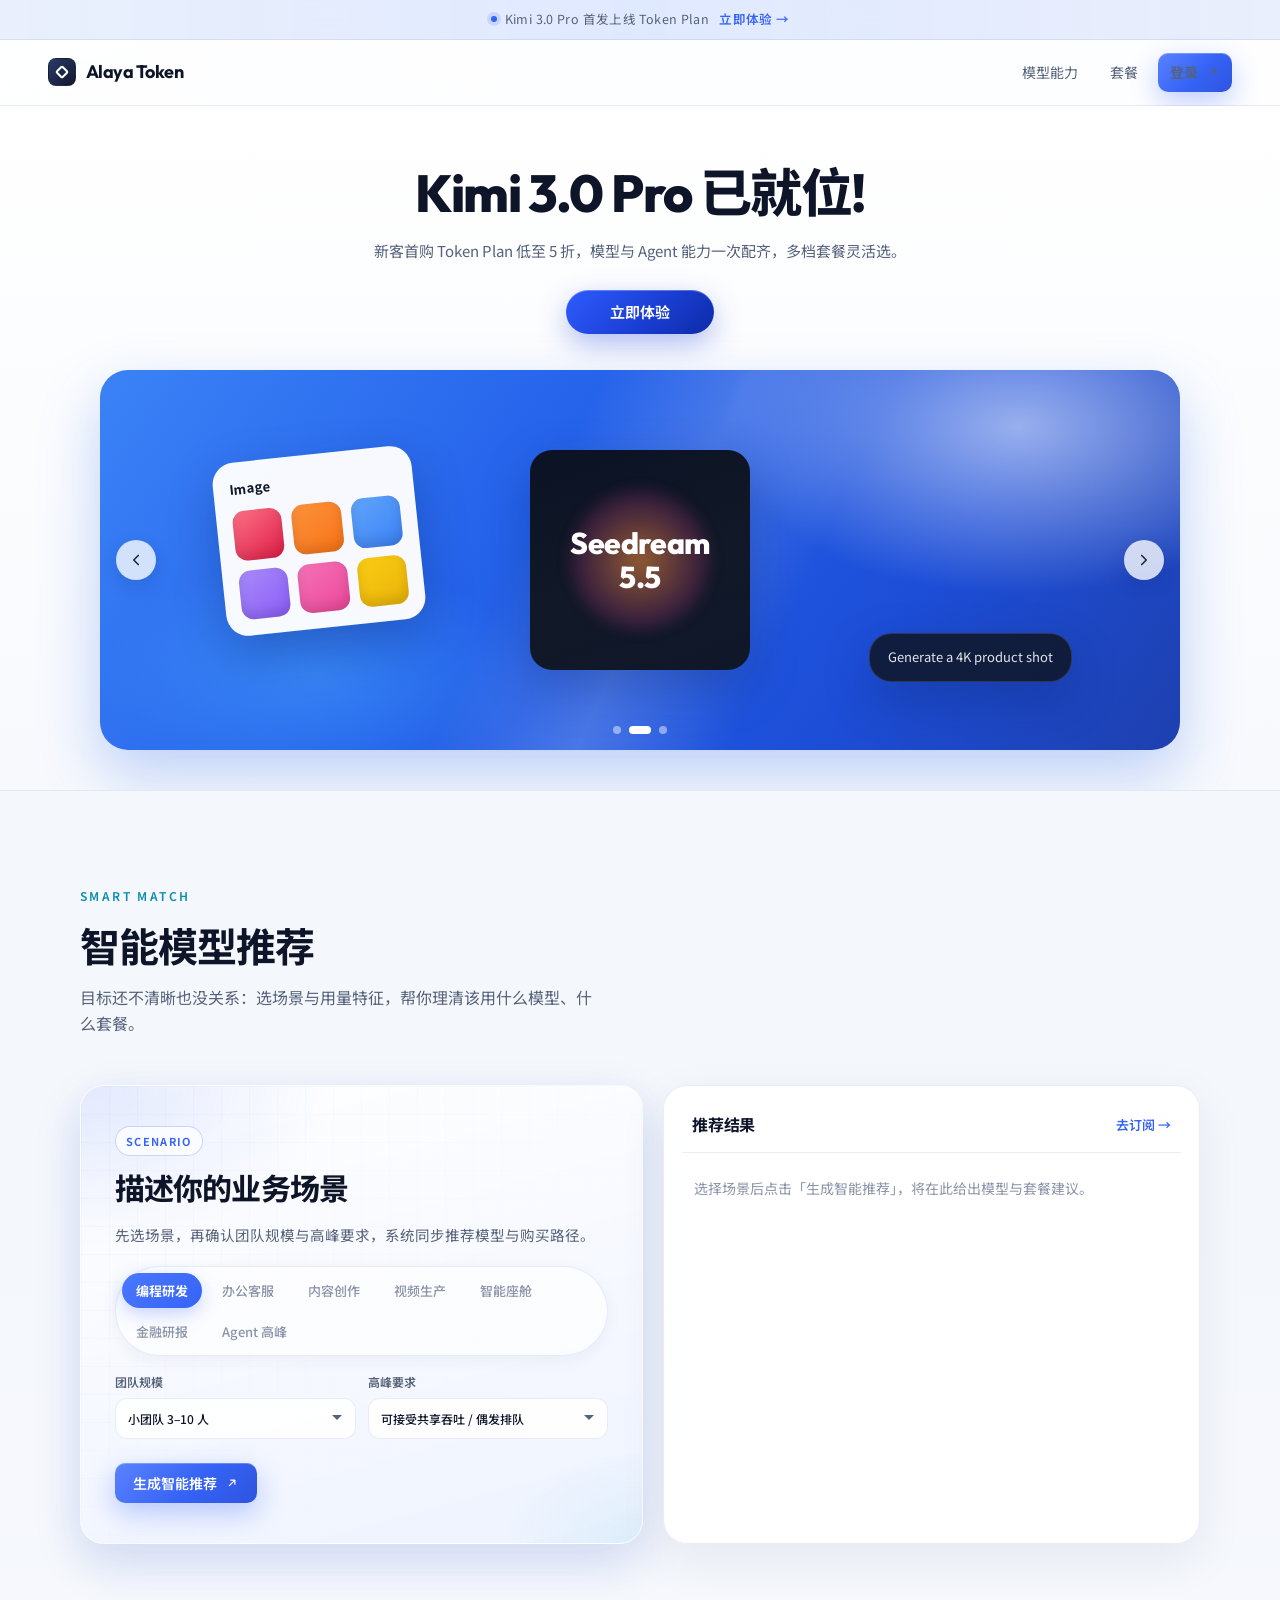
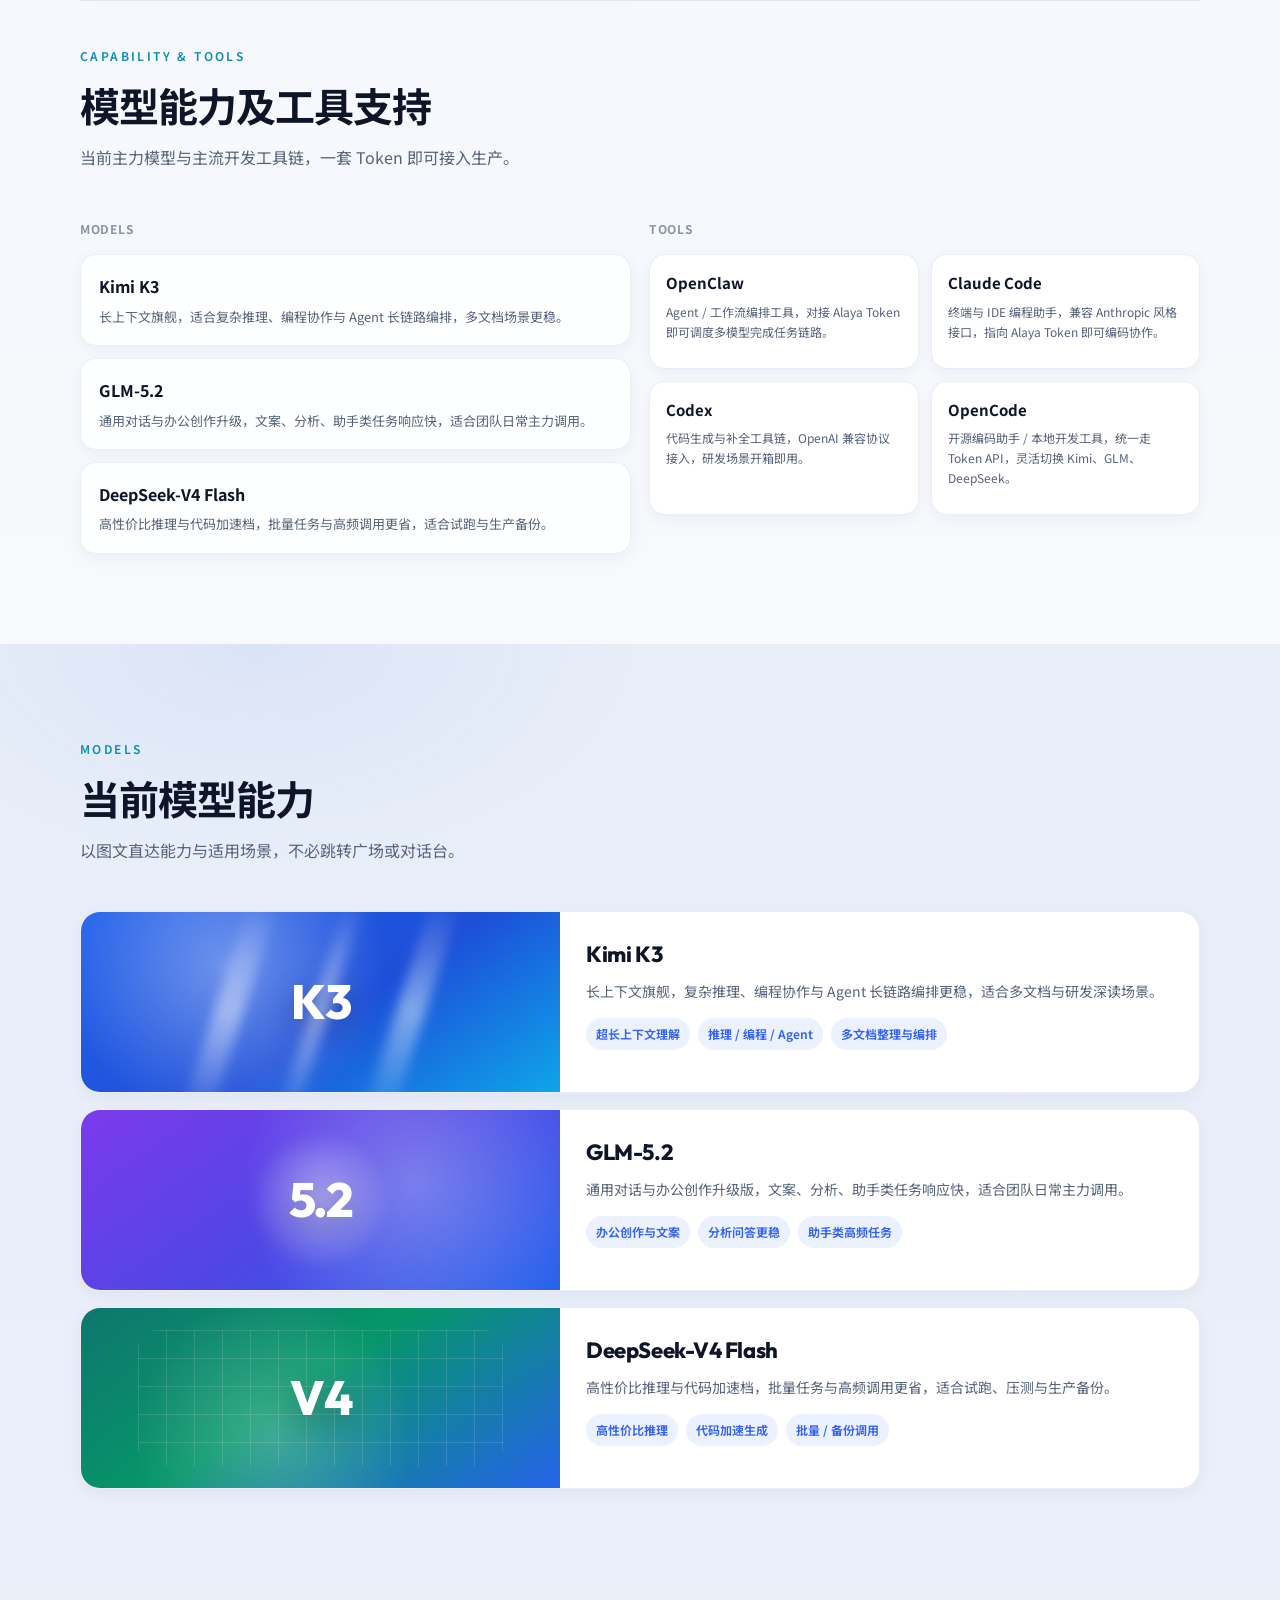
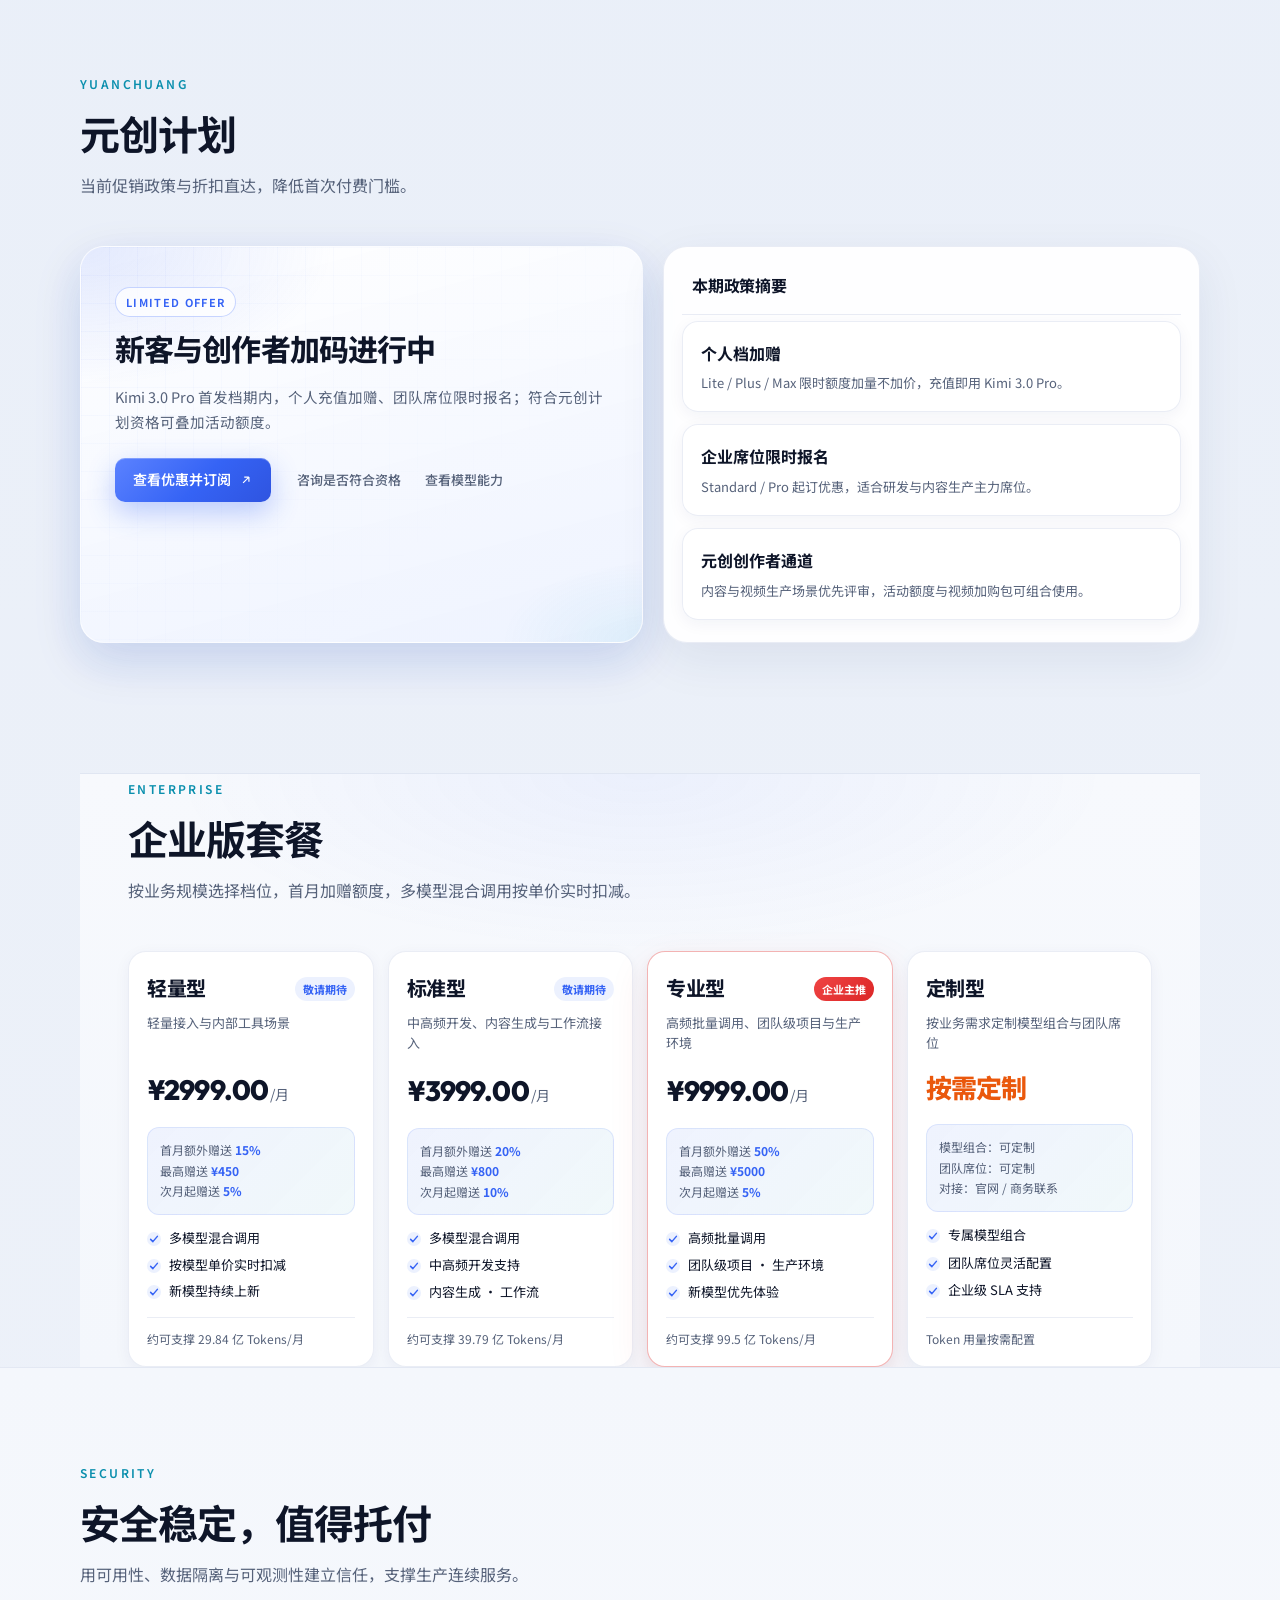
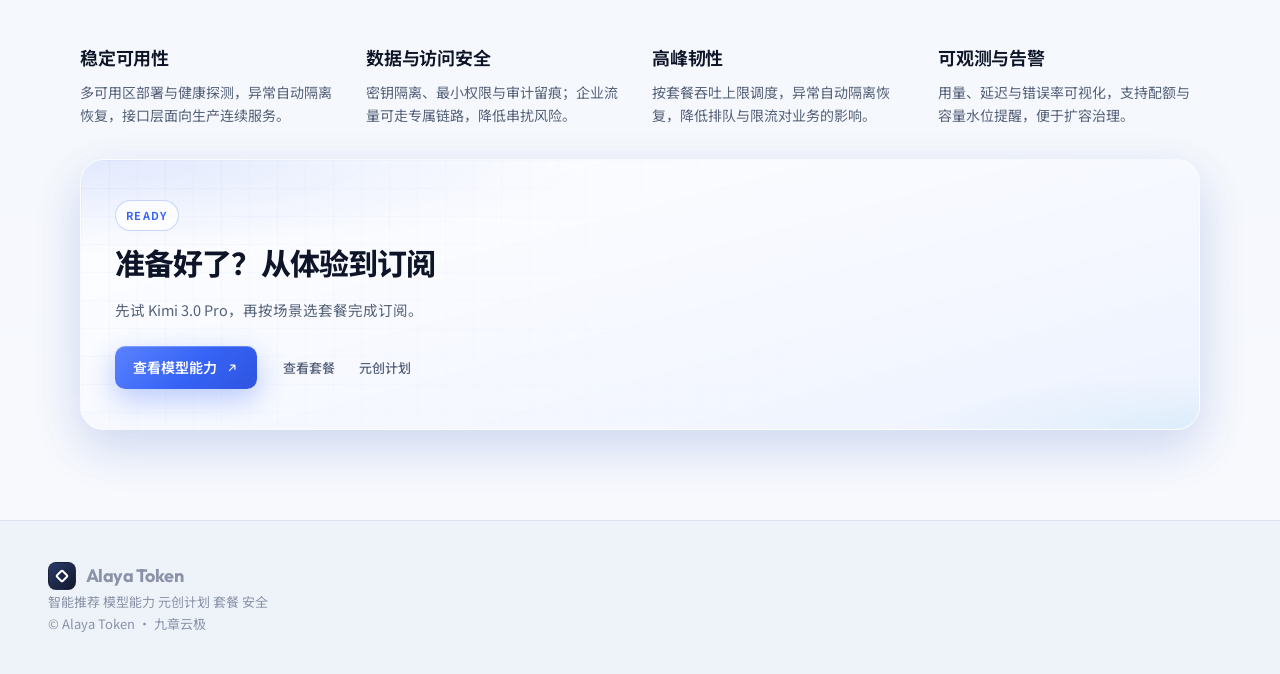
==== alayaToken.html @ 75ce6f4c "Point page to plans.v4.js" ====
﻿<!DOCTYPE html>
<html lang="zh-CN">
<head>
  <meta charset="UTF-8" />
  <meta name="viewport" content="width=device-width, initial-scale=1.0" />
  <title>Alaya Token — Kimi 3.0 Pro 首发体验</title>
  <meta name="description" content="Kimi 3.0 Pro 首发上线 Alaya Token：智能推荐与能力工具、模型体验入口、元创计划、套餐订购与安全稳定。" />
  <link rel="preconnect" href="https://fonts.googleapis.com" />
  <link rel="preconnect" href="https://fonts.gstatic.com" crossorigin />
  <link href="https://fonts.googleapis.com/css2?family=DM+Sans:ital,opsz,wght@0,9..40,400;0,9..40,500;0,9..40,600;0,9..40,700;1,9..40,400&family=Noto+Sans+SC:wght@400;500;600;700&family=Outfit:wght@500;600;700;800&family=Syne:wght@600;700;800&display=swap" rel="stylesheet" />
  <link rel="stylesheet" href="styles.css" />
  <link rel="stylesheet" href="alaya-token.css" />
</head>
<body class="at-landing">
  <div class="page-glow" aria-hidden="true"></div>
  <div class="notice-bar">
    <span class="notice-dot" aria-hidden="true"></span>
    Kimi 3.0 Pro 首发上线 Token Plan
    <a href="#experience">立即体验 →</a>
  </div>

  <header class="site-header">
    <a class="logo" href="alayaToken.html">
      <span class="logo-mark" aria-hidden="true"></span>
      Alaya Token
    </a>
    <nav class="header-nav" aria-label="主导航">
      <a href="#experience">模型能力</a>
      <a href="#subscribe">套餐</a>
      <a class="btn btn-primary" href="#login">
        登录
        <svg class="arrow" viewBox="0 0 24 24" aria-hidden="true"><path d="M7 17L17 7M17 7H9M17 7v8"/></svg>
      </a>
    </nav>
  </header>

  <main>
    <!-- 1. 首屏：居中标题 + 蓝色大卡轮播（参考 Token Plan 广告首屏） -->
    <section class="at-hero-qwen" id="hero" aria-labelledby="hero-title">
      <div class="at-hero-qwen-inner">
        <div class="at-hero-qwen-copy">
          <h1 id="hero-title">Kimi 3.0 Pro 已就位!</h1>
          <p class="at-hero-qwen-lead">
            新客首购 Token Plan 低至 5 折，模型与 Agent 能力一次配齐，多档套餐灵活选。
          </p>
          <a class="at-hero-pill" href="#experience">立即体验</a>
        </div>

        <div class="at-hero-banner" id="heroBanner" data-index="0">
          <button class="at-hero-nav at-hero-prev" type="button" aria-label="上一张" id="heroPrev">
            <svg viewBox="0 0 24 24" aria-hidden="true"><path d="M15 6l-6 6 6 6"/></svg>
          </button>
          <button class="at-hero-nav at-hero-next" type="button" aria-label="下一张" id="heroNext">
            <svg viewBox="0 0 24 24" aria-hidden="true"><path d="M9 6l6 6-6 6"/></svg>
          </button>

          <div class="at-hero-slides">
            <article class="at-hero-slide is-active" data-slide="0">
              <div class="at-float at-float-side" aria-hidden="true">
                <span class="at-float-label">Reasoning</span>
                <div class="at-float-dots">
                  <i></i><i></i><i></i><i></i><i></i><i></i>
                </div>
              </div>
              <div class="at-float at-float-main">
                <span class="at-float-glow" aria-hidden="true"></span>
                <strong>Kimi<br />3.0 PRO</strong>
              </div>
              <div class="at-float at-float-chat" aria-hidden="true">
                <span>What do you want to create?</span>
              </div>
            </article>

            <article class="at-hero-slide" data-slide="1" hidden>
              <div class="at-float at-float-side" aria-hidden="true">
                <span class="at-float-label">Image</span>
                <div class="at-float-dots at-float-dots-warm">
                  <i></i><i></i><i></i><i></i><i></i><i></i>
                </div>
              </div>
              <div class="at-float at-float-main at-float-main-alt">
                <span class="at-float-glow" aria-hidden="true"></span>
                <strong>Seedream<br />5.5</strong>
              </div>
              <div class="at-float at-float-chat" aria-hidden="true">
                <span>Generate a 4K product shot</span>
              </div>
            </article>

            <article class="at-hero-slide" data-slide="2" hidden>
              <div class="at-float at-float-side" aria-hidden="true">
                <span class="at-float-label">Code</span>
                <div class="at-float-dots at-float-dots-cool">
                  <i></i><i></i><i></i><i></i><i></i><i></i>
                </div>
              </div>
              <div class="at-float at-float-main at-float-main-ds">
                <span class="at-float-glow" aria-hidden="true"></span>
                <strong>DeepSeek<br />系列</strong>
              </div>
              <div class="at-float at-float-chat" aria-hidden="true">
                <span>Refactor this Python service</span>
              </div>
            </article>
          </div>

          <div class="at-hero-dots" role="tablist" aria-label="轮播指示">
            <button type="button" class="is-active" role="tab" aria-selected="true" data-dot="0" aria-label="第 1 张"></button>
            <button type="button" role="tab" aria-selected="false" data-dot="1" aria-label="第 2 张"></button>
            <button type="button" role="tab" aria-selected="false" data-dot="2" aria-label="第 3 张"></button>
          </div>
        </div>
      </div>
    </section>

    <!-- 2. 智能模型推荐 + 模型能力及工具支持 -->
    <section class="section recommend-section" id="recommend" aria-labelledby="recommend-title">
      <div class="section-inner">
        <p class="section-label reveal">Smart Match</p>
        <h2 class="section-title reveal" id="recommend-title">智能模型推荐</h2>
        <p class="section-desc reveal">目标还不清晰也没关系：选场景与用量特征，帮你理清该用什么模型、什么套餐。</p>

        <div class="hub-split recommend-split reveal">
          <aside class="hub-intro recommend-controls">
            <span class="hub-eyebrow">Scenario</span>
            <h2>描述你的业务场景</h2>
            <p>先选场景，再确认团队规模与高峰要求，系统同步推荐模型与购买路径。</p>

            <div class="industry-bar recommend-scenes" id="recommendScenes" role="radiogroup" aria-label="业务场景">
              <button type="button" class="industry-chip active" role="radio" aria-checked="true" data-scene="coding">编程研发</button>
              <button type="button" class="industry-chip" role="radio" aria-checked="false" data-scene="office">办公客服</button>
              <button type="button" class="industry-chip" role="radio" aria-checked="false" data-scene="content">内容创作</button>
              <button type="button" class="industry-chip" role="radio" aria-checked="false" data-scene="video">视频生产</button>
              <button type="button" class="industry-chip" role="radio" aria-checked="false" data-scene="auto">智能座舱</button>
              <button type="button" class="industry-chip" role="radio" aria-checked="false" data-scene="finance">金融研报</button>
              <button type="button" class="industry-chip" role="radio" aria-checked="false" data-scene="agent">Agent 高峰</button>
            </div>

            <div class="recommend-selects">
              <label class="recommend-field">
                <span>团队规模</span>
                <select id="recommendScale" aria-label="团队规模">
                  <option value="solo">个人 / 1–2 人</option>
                  <option value="small" selected>小团队 3–10 人</option>
                  <option value="mid">中型 10–50 人</option>
                  <option value="large">大型 50+ / 多业务线</option>
                </select>
              </label>
              <label class="recommend-field">
                <span>高峰要求</span>
                <select id="recommendPeak" aria-label="高峰要求">
                  <option value="flex" selected>可接受共享吞吐 / 偶发排队</option>
                  <option value="steady">工作日稳定吞吐</option>
                  <option value="hard">高峰必须确定性（防 429）</option>
                </select>
              </label>
            </div>

            <div class="hub-intro-actions">
              <button type="button" class="btn btn-primary" id="recommendRun">
                生成智能推荐
                <svg class="arrow" viewBox="0 0 24 24" aria-hidden="true"><path d="M7 17L17 7M17 7H9M17 7v8"/></svg>
              </button>
            </div>
          </aside>

          <div class="hub-latest recommend-result" id="recommendResult" aria-live="polite">
            <div class="hub-latest-head">
              <h3>推荐结果</h3>
              <a class="text-link" href="#subscribe">去订阅 <span aria-hidden="true">→</span></a>
            </div>
            <p class="recommend-result-empty">选择场景后点击「生成智能推荐」，将在此给出模型与套餐建议。</p>
          </div>
        </div>

        <div class="at-screen2-cap" id="capabilities">
          <div class="at-screen2-cap-head reveal">
            <p class="section-label">Capability &amp; Tools</p>
            <h2 class="section-title" id="cap-title">模型能力及工具支持</h2>
            <p class="section-desc">当前主力模型与主流开发工具链，一套 Token 即可接入生产。</p>
          </div>

          <div class="at-cap-tools reveal">
            <div class="at-cap-list">
              <article class="at-cap-item">
                <h3>Kimi K3</h3>
                <p>长上下文旗舰，适合复杂推理、编程协作与 Agent 长链路编排，多文档场景更稳。</p>
              </article>
              <article class="at-cap-item">
                <h3>GLM-5.2</h3>
                <p>通用对话与办公创作升级，文案、分析、助手类任务响应快，适合团队日常主力调用。</p>
              </article>
              <article class="at-cap-item">
                <h3>DeepSeek-V4 Flash</h3>
                <p>高性价比推理与代码加速档，批量任务与高频调用更省，适合试跑与生产备份。</p>
              </article>
            </div>

            <div class="at-tools-mini">
              <article class="at-tool-mini">
                <h4>OpenClaw</h4>
                <p>Agent / 工作流编排工具，对接 Alaya Token 即可调度多模型完成任务链路。</p>
              </article>
              <article class="at-tool-mini">
                <h4>Claude Code</h4>
                <p>终端与 IDE 编程助手，兼容 Anthropic 风格接口，指向 Alaya Token 即可编码协作。</p>
              </article>
              <article class="at-tool-mini">
                <h4>Codex</h4>
                <p>代码生成与补全工具链，OpenAI 兼容协议接入，研发场景开箱即用。</p>
              </article>
              <article class="at-tool-mini">
                <h4>OpenCode</h4>
                <p>开源编码助手 / 本地开发工具，统一走 Token API，灵活切换 Kimi、GLM、DeepSeek。</p>
              </article>
            </div>
          </div>
        </div>
      </div>
    </section>

    <!-- 3. 模型能力图文展示 -->
    <section class="section at-experience-section" id="experience" aria-labelledby="experience-title">
      <div class="section-inner">
        <p class="section-label reveal">Models</p>
        <h2 class="section-title reveal" id="experience-title">当前模型能力</h2>
        <p class="section-desc reveal">以图文直达能力与适用场景，不必跳转广场或对话台。</p>

        <div class="at-model-show reveal">
          <article class="at-model-show-card">
            <div class="at-model-visual at-model-visual-kimi" aria-hidden="true">
              <span class="at-model-mark">K3</span>
              <span class="at-model-beam"></span>
              <span class="at-model-beam"></span>
              <span class="at-model-beam"></span>
            </div>
            <div class="at-model-copy">
              <h3>Kimi K3</h3>
              <p>长上下文旗舰，复杂推理、编程协作与 Agent 长链路编排更稳，适合多文档与研发深读场景。</p>
              <ul>
                <li>超长上下文理解</li>
                <li>推理 / 编程 / Agent</li>
                <li>多文档整理与编排</li>
              </ul>
            </div>
          </article>

          <article class="at-model-show-card">
            <div class="at-model-visual at-model-visual-glm" aria-hidden="true">
              <span class="at-model-mark">5.2</span>
              <span class="at-model-orb"></span>
            </div>
            <div class="at-model-copy">
              <h3>GLM-5.2</h3>
              <p>通用对话与办公创作升级版，文案、分析、助手类任务响应快，适合团队日常主力调用。</p>
              <ul>
                <li>办公创作与文案</li>
                <li>分析问答更稳</li>
                <li>助手类高频任务</li>
              </ul>
            </div>
          </article>

          <article class="at-model-show-card">
            <div class="at-model-visual at-model-visual-ds" aria-hidden="true">
              <span class="at-model-mark">V4</span>
              <span class="at-model-grid"></span>
            </div>
            <div class="at-model-copy">
              <h3>DeepSeek-V4 Flash</h3>
              <p>高性价比推理与代码加速档，批量任务与高频调用更省，适合试跑、压测与生产备份。</p>
              <ul>
                <li>高性价比推理</li>
                <li>代码加速生成</li>
                <li>批量 / 备份调用</li>
              </ul>
            </div>
          </article>
        </div>
      </div>
    </section>

    <!-- 4. 元创计划 -->
    <section class="section" id="campaign" aria-labelledby="campaign-title">
      <div class="section-inner">
        <p class="section-label reveal">Yuanchuang</p>
        <h2 class="section-title reveal" id="campaign-title">元创计划</h2>
        <p class="section-desc reveal">当前促销政策与折扣直达，降低首次付费门槛。</p>

        <div class="hub-split reveal">
          <aside class="hub-intro">
            <span class="hub-eyebrow">Limited Offer</span>
            <h2>新客与创作者加码进行中</h2>
            <p>Kimi 3.0 Pro 首发档期内，个人充值加赠、团队席位限时报名；符合元创计划资格可叠加活动额度。</p>
            <div class="hub-intro-actions">
              <a class="btn btn-primary" href="#subscribe">
                查看优惠并订阅
                <svg class="arrow" viewBox="0 0 24 24" aria-hidden="true"><path d="M7 17L17 7M17 7H9M17 7v8"/></svg>
              </a>
              <div class="hub-mini-links">
                <a href="#login">咨询是否符合资格</a>
                <a href="#experience">查看模型能力</a>
              </div>
            </div>
          </aside>

          <div class="hub-latest">
            <div class="hub-latest-head">
              <h3>本期政策摘要</h3>
            </div>
            <ul class="hub-latest-list" style="list-style:none;display:grid;gap:12px;padding:0;margin:0">
              <li class="at-cap-item">
                <h3>个人档加赠</h3>
                <p>Lite / Plus / Max 限时额度加量不加价，充值即用 Kimi 3.0 Pro。</p>
              </li>
              <li class="at-cap-item">
                <h3>企业席位限时报名</h3>
                <p>Standard / Pro 起订优惠，适合研发与内容生产主力席位。</p>
              </li>
              <li class="at-cap-item">
                <h3>元创创作者通道</h3>
                <p>内容与视频生产场景优先评审，活动额度与视频加购包可组合使用。</p>
              </li>
            </ul>
          </div>
        </div>
      </div>
    </section>

    <!-- 5. 企业版套餐 -->
    <section class="section subscribe-section plans-section" id="subscribe" aria-labelledby="subscribe-title">
      <div class="section-inner">
        <p class="section-label reveal">Enterprise</p>
        <h2 class="section-title reveal" id="subscribe-title">企业版套餐</h2>
        <p class="section-desc reveal">按业务规模选择档位，首月加赠额度，多模型混合调用按单价实时扣减。</p>

        <div class="at-ent-grid reveal" id="home-team-title">
          <article class="at-ent-card">
            <header class="at-ent-head">
              <h3>轻量型</h3>
              <span class="at-ent-badge">敬请期待</span>
            </header>
            <p class="at-ent-desc">轻量接入与内部工具场景</p>
            <p class="at-ent-price"><strong>¥2999.00</strong><span>/月</span></p>
            <div class="at-ent-promo">
              <p>首月额外赠送 <em>15%</em></p>
              <p>最高赠送 <em>¥450</em></p>
              <p>次月起赠送 <em>5%</em></p>
            </div>
            <ul class="at-ent-features">
              <li>多模型混合调用</li>
              <li>按模型单价实时扣减</li>
              <li>新模型持续上新</li>
            </ul>
            <p class="at-ent-foot">约可支撑 29.84 亿 Tokens/月</p>
          </article>

          <article class="at-ent-card">
            <header class="at-ent-head">
              <h3>标准型</h3>
              <span class="at-ent-badge">敬请期待</span>
            </header>
            <p class="at-ent-desc">中高频开发、内容生成与工作流接入</p>
            <p class="at-ent-price"><strong>¥3999.00</strong><span>/月</span></p>
            <div class="at-ent-promo">
              <p>首月额外赠送 <em>20%</em></p>
              <p>最高赠送 <em>¥800</em></p>
              <p>次月起赠送 <em>10%</em></p>
            </div>
            <ul class="at-ent-features">
              <li>多模型混合调用</li>
              <li>中高频开发支持</li>
              <li>内容生成 · 工作流</li>
            </ul>
            <p class="at-ent-foot">约可支撑 39.79 亿 Tokens/月</p>
          </article>

          <article class="at-ent-card is-featured">
            <header class="at-ent-head">
              <h3>专业型</h3>
              <span class="at-ent-badge at-ent-badge-hot">企业主推</span>
            </header>
            <p class="at-ent-desc">高频批量调用、团队级项目与生产环境</p>
            <p class="at-ent-price"><strong>¥9999.00</strong><span>/月</span></p>
            <div class="at-ent-promo">
              <p>首月额外赠送 <em>50%</em></p>
              <p>最高赠送 <em>¥5000</em></p>
              <p>次月起赠送 <em>5%</em></p>
            </div>
            <ul class="at-ent-features">
              <li>高频批量调用</li>
              <li>团队级项目 · 生产环境</li>
              <li>新模型优先体验</li>
            </ul>
            <p class="at-ent-foot">约可支撑 99.5 亿 Tokens/月</p>
          </article>

          <article class="at-ent-card">
            <header class="at-ent-head">
              <h3>定制型</h3>
            </header>
            <p class="at-ent-desc">按业务需求定制模型组合与团队席位</p>
            <p class="at-ent-price at-ent-price-custom"><strong>按需定制</strong></p>
            <div class="at-ent-promo">
              <p>模型组合：可定制</p>
              <p>团队席位：可定制</p>
              <p>对接：官网 / 商务联系</p>
            </div>
            <ul class="at-ent-features">
              <li>专属模型组合</li>
              <li>团队席位灵活配置</li>
              <li>企业级 SLA 支持</li>
            </ul>
            <p class="at-ent-foot">Token 用量按需配置</p>
          </article>
        </div>
      </div>
    </section>

    <!-- 6. 安全性 -->
    <section class="section reliability-section" id="reliability" aria-labelledby="reliability-title">
      <div class="section-inner">
        <p class="section-label reveal">Security</p>
        <h2 class="section-title reveal" id="reliability-title">安全稳定，值得托付</h2>
        <p class="section-desc reveal">用可用性、数据隔离与可观测性建立信任，支撑生产连续服务。</p>

        <div class="cap-row reliability-caps reveal">
          <div class="cap-item">
            <h4>稳定可用性</h4>
            <p>多可用区部署与健康探测，异常自动隔离恢复，接口层面向生产连续服务。</p>
          </div>
          <div class="cap-item">
            <h4>数据与访问安全</h4>
            <p>密钥隔离、最小权限与审计留痕；企业流量可走专属链路，降低串扰风险。</p>
          </div>
          <div class="cap-item">
            <h4>高峰韧性</h4>
            <p>按套餐吞吐上限调度，异常自动隔离恢复，降低排队与限流对业务的影响。</p>
          </div>
          <div class="cap-item">
            <h4>可观测与告警</h4>
            <p>用量、延迟与错误率可视化，支持配额与容量水位提醒，便于扩容治理。</p>
          </div>
        </div>

        <aside class="hub-intro reliability-cta reveal">
          <span class="hub-eyebrow">Ready</span>
          <h2>准备好了？从体验到订阅</h2>
          <p>先试 Kimi 3.0 Pro，再按场景选套餐完成订阅。</p>
          <div class="hub-intro-actions">
            <a class="btn btn-primary" href="#experience">
              查看模型能力
              <svg class="arrow" viewBox="0 0 24 24" aria-hidden="true"><path d="M7 17L17 7M17 7H9M17 7v8"/></svg>
            </a>
            <div class="hub-mini-links">
              <a href="#subscribe">查看套餐</a>
              <a href="#campaign">元创计划</a>
            </div>
          </div>
        </aside>
      </div>
    </section>
  </main>

  <footer class="site-footer">
    <div class="footer-inner">
      <a class="logo" href="alayaToken.html">
        <span class="logo-mark" aria-hidden="true"></span>
        Alaya Token
      </a>
      <nav class="footer-nav" aria-label="页脚">
        <a href="#recommend">智能推荐</a>
        <a href="#experience">模型能力</a>
        <a href="#campaign">元创计划</a>
        <a href="#subscribe">套餐</a>
        <a href="#reliability">安全</a>
      </nav>
      <p class="footer-copy">© Alaya Token · 九章云极</p>
    </div>
  </footer>

  <div id="login" hidden aria-hidden="true"></div>
  <script src="plans.v4.js"></script>
  <script src="main.js?v=notpm3"></script>
  <script>
    (function () {
      const root = document.getElementById("heroBanner");
      if (!root) return;
      const slides = Array.from(root.querySelectorAll(".at-hero-slide"));
      const dots = Array.from(root.querySelectorAll("[data-dot]"));
      let i = 0;
      let timer;

      function go(n) {
        i = (n + slides.length) % slides.length;
        slides.forEach((s, idx) => {
          const on = idx === i;
          s.classList.toggle("is-active", on);
          s.hidden = !on;
        });
        dots.forEach((d, idx) => {
          const on = idx === i;
          d.classList.toggle("is-active", on);
          d.setAttribute("aria-selected", on ? "true" : "false");
        });
        root.dataset.index = String(i);
      }

      function restart() {
        clearInterval(timer);
        timer = setInterval(() => go(i + 1), 5200);
      }

      document.getElementById("heroPrev")?.addEventListener("click", () => { go(i - 1); restart(); });
      document.getElementById("heroNext")?.addEventListener("click", () => { go(i + 1); restart(); });
      dots.forEach((d) => d.addEventListener("click", () => { go(Number(d.dataset.dot)); restart(); }));
      restart();
    })();
  </script>
</body>
</html>
---- styles.css ----
/* Alaya Token — Design System (Light Tech · Elevated) */
:root {
  --bg-deep: #e8eef8;
  --bg: #f4f7fc;
  --bg-elevated: #ffffff;
  --surface: rgba(255, 255, 255, 0.78);
  --surface-solid: #ffffff;
  --border: rgba(48, 78, 160, 0.1);
  --border-strong: rgba(61, 107, 255, 0.28);
  --text: #0e1528;
  --text-muted: #56627a;
  --text-dim: #8a93a8;
  --accent: #3563f5;
  --accent-bright: #4b78ff;
  --accent-soft: rgba(53, 99, 245, 0.09);
  --cyan: #0a8fad;
  --glow: 0 18px 50px rgba(53, 99, 245, 0.12);
  --shadow-sm: 0 4px 16px rgba(28, 48, 100, 0.05);
  --shadow-md: 0 16px 48px rgba(28, 48, 100, 0.08);
  --radius: 18px;
  --radius-sm: 12px;
  --font-display: "Outfit", "Syne", "Noto Sans SC", sans-serif;
  --font-body: "Noto Sans SC", "DM Sans", sans-serif;
  --header-h: 66px;
  --ease: cubic-bezier(0.22, 1, 0.36, 1);
}

*,
*::before,
*::after {
  box-sizing: border-box;
  margin: 0;
  padding: 0;
}

html {
  scroll-behavior: smooth;
}

body {
  font-family: var(--font-body);
  background:
    radial-gradient(ellipse 80% 50% at 50% -10%, rgba(53, 99, 245, 0.09), transparent 55%),
    linear-gradient(180deg, #f7f9fd 0%, var(--bg-deep) 40%, #eef2f9 100%);
  color: var(--text);
  line-height: 1.65;
  min-height: 100vh;
  overflow-x: hidden;
  -webkit-font-smoothing: antialiased;
  position: relative;
}

.page-glow {
  pointer-events: none;
  position: fixed;
  inset: 0;
  z-index: 0;
  background:
    radial-gradient(circle at 12% 28%, rgba(14, 165, 201, 0.05), transparent 28%),
    radial-gradient(circle at 88% 18%, rgba(53, 99, 245, 0.07), transparent 26%);
}

body > *:not(.page-glow) {
  position: relative;
  z-index: 1;
}

a {
  color: inherit;
  text-decoration: none;
}

button {
  font-family: inherit;
  cursor: pointer;
  border: none;
  background: none;
  color: inherit;
}

img {
  max-width: 100%;
  display: block;
}

/* —— Top notice —— */
.notice-bar {
  display: flex;
  align-items: center;
  justify-content: center;
  gap: 8px;
  background: linear-gradient(90deg, rgba(232, 238, 252, 0.9), rgba(223, 232, 255, 0.95), rgba(232, 238, 252, 0.9));
  border-bottom: 1px solid var(--border);
  text-align: center;
  padding: 9px 16px;
  font-size: 12.5px;
  color: var(--text-muted);
  letter-spacing: 0.03em;
  backdrop-filter: blur(8px);
}

.notice-dot {
  width: 6px;
  height: 6px;
  border-radius: 50%;
  background: var(--accent);
  box-shadow: 0 0 0 4px rgba(53, 99, 245, 0.15);
  animation: pulse-dot 2s ease-in-out infinite;
}

@keyframes pulse-dot {
  0%, 100% { box-shadow: 0 0 0 3px rgba(53, 99, 245, 0.12); }
  50% { box-shadow: 0 0 0 6px rgba(53, 99, 245, 0.08); }
}

.notice-bar a {
  color: var(--accent);
  margin-left: 2px;
  font-weight: 600;
}

.notice-bar a:hover {
  text-decoration: underline;
}

/* —— Header —— */
.site-header {
  position: sticky;
  top: 0;
  z-index: 100;
  height: var(--header-h);
  display: flex;
  align-items: center;
  justify-content: space-between;
  padding: 0 clamp(20px, 4vw, 48px);
  background: rgba(255, 255, 255, 0.72);
  backdrop-filter: blur(20px) saturate(1.35);
  border-bottom: 1px solid var(--border);
  box-shadow: 0 1px 0 rgba(255, 255, 255, 0.8);
}

.logo {
  display: flex;
  align-items: center;
  gap: 10px;
  font-family: var(--font-display);
  font-weight: 700;
  font-size: 18px;
  letter-spacing: -0.03em;
}

.logo-mark {
  width: 28px;
  height: 28px;
  border-radius: 8px;
  background: linear-gradient(135deg, #2a3a6a 0%, #12182a 100%);
  border: 1px solid rgba(18, 26, 46, 0.2);
  display: grid;
  place-items: center;
  position: relative;
  overflow: hidden;
}

.logo-mark::after {
  content: "";
  width: 10px;
  height: 10px;
  border: 2px solid #fff;
  border-radius: 2px;
  transform: rotate(45deg);
}

.header-nav {
  display: flex;
  align-items: center;
  gap: 8px;
}

.header-nav a,
.header-nav .lang {
  padding: 8px 12px;
  font-size: 14px;
  color: var(--text-muted);
  transition: color 0.2s var(--ease);
}

.header-nav a:hover,
.header-nav .lang:hover {
  color: var(--text);
}

.btn {
  display: inline-flex;
  align-items: center;
  gap: 8px;
  padding: 10px 18px;
  border-radius: 10px;
  font-size: 14px;
  font-weight: 600;
  transition: transform 0.25s var(--ease), box-shadow 0.25s var(--ease), background 0.2s;
}

.btn-primary {
  background: linear-gradient(135deg, #5b82ff 0%, var(--accent) 55%, #2f54e0 100%);
  color: #fff;
  box-shadow:
    0 1px 0 rgba(255, 255, 255, 0.25) inset,
    0 10px 28px rgba(53, 99, 245, 0.32);
}

.btn-primary:hover {
  transform: translateY(-2px);
  box-shadow:
    0 1px 0 rgba(255, 255, 255, 0.3) inset,
    0 14px 36px rgba(53, 99, 245, 0.4);
}

.btn-ghost {
  border: 1px solid var(--border);
  color: var(--text-muted);
  background: rgba(255, 255, 255, 0.75);
  backdrop-filter: blur(8px);
}

.btn-ghost:hover {
  color: var(--text);
  border-color: var(--border-strong);
}

.btn-lg {
  padding: 14px 28px;
  font-size: 15px;
  border-radius: 12px;
}

.arrow {
  width: 14px;
  height: 14px;
  stroke: currentColor;
  stroke-width: 2;
  fill: none;
}

/* —— Hero —— */
.hero {
  position: relative;
  min-height: calc(100vh - var(--header-h) - 36px);
  display: flex;
  align-items: center;
  justify-content: center;
  padding: clamp(48px, 8vh, 96px) clamp(20px, 4vw, 48px) 80px;
  overflow: hidden;
}

.hero.hero-compact {
  min-height: 0;
  padding: clamp(48px, 7vh, 88px) clamp(20px, 4vw, 48px) 28px;
}

.hero-bg {
  position: absolute;
  inset: 0;
  pointer-events: none;
  z-index: 0;
}

.hero-gradient {
  position: absolute;
  inset: 0;
  background:
    radial-gradient(ellipse 70% 50% at 50% 0%, rgba(61, 107, 255, 0.16), transparent 55%),
    radial-gradient(ellipse 40% 40% at 85% 55%, rgba(14, 165, 201, 0.1), transparent 50%),
    radial-gradient(ellipse 35% 35% at 12% 70%, rgba(61, 107, 255, 0.08), transparent 50%),
    linear-gradient(180deg, #fafbff 0%, var(--bg-deep) 100%);
}

.hero-grid {
  position: absolute;
  inset: 0;
  background-image:
    linear-gradient(rgba(61, 107, 255, 0.07) 1px, transparent 1px),
    linear-gradient(90deg, rgba(61, 107, 255, 0.07) 1px, transparent 1px);
  background-size: 64px 64px;
  mask-image: radial-gradient(ellipse 70% 60% at 50% 40%, black, transparent);
  animation: grid-drift 28s linear infinite;
}

@keyframes grid-drift {
  from { transform: translateY(0); }
  to { transform: translateY(64px); }
}

.neural-canvas {
  position: absolute;
  inset: 0;
  width: 100%;
  height: 100%;
  opacity: 0.45;
}

.hero-orb {
  position: absolute;
  width: 520px;
  height: 520px;
  border-radius: 50%;
  background: radial-gradient(circle, rgba(61, 107, 255, 0.18), transparent 68%);
  filter: blur(40px);
  top: 10%;
  left: 50%;
  transform: translateX(-50%);
  animation: orb-pulse 8s ease-in-out infinite;
}

@keyframes orb-pulse {
  0%, 100% { opacity: 0.7; transform: translateX(-50%) scale(1); }
  50% { opacity: 1; transform: translateX(-50%) scale(1.08); }
}

.hero-content {
  position: relative;
  z-index: 1;
  max-width: 820px;
  text-align: center;
}

.brand-signal {
  display: inline-flex;
  align-items: center;
  gap: 12px;
  font-family: var(--font-display);
  font-size: 12px;
  font-weight: 650;
  letter-spacing: 0.32em;
  text-transform: uppercase;
  color: var(--cyan);
  margin-bottom: 22px;
  animation: fade-up 0.9s var(--ease) 0.1s both;
}

.brand-line {
  width: 28px;
  height: 1.5px;
  background: linear-gradient(90deg, transparent, var(--cyan));
  border-radius: 2px;
}

.hero h1 {
  font-family: var(--font-display);
  font-size: clamp(34px, 5.2vw, 58px);
  font-weight: 750;
  letter-spacing: -0.035em;
  line-height: 1.12;
  margin-bottom: 18px;
  animation: fade-up 0.9s var(--ease) 0.2s both;
}

.hero h1 .accent {
  background: linear-gradient(115deg, #152044 0%, #1a6f8c 42%, var(--accent) 88%);
  -webkit-background-clip: text;
  background-clip: text;
  color: transparent;
}

.hero-lead {
  font-size: clamp(14.5px, 1.5vw, 16.5px);
  color: var(--text-muted);
  max-width: 540px;
  margin: 0 auto 22px;
  line-height: 1.8;
  animation: fade-up 0.9s var(--ease) 0.35s both;
}

.hero-pills {
  display: flex;
  flex-wrap: wrap;
  justify-content: center;
  gap: 8px;
  animation: fade-up 0.9s var(--ease) 0.45s both;
}

.hero-pills span {
  padding: 6px 12px;
  border-radius: 999px;
  font-size: 12px;
  font-weight: 500;
  color: var(--text-muted);
  background: rgba(255, 255, 255, 0.7);
  border: 1px solid var(--border);
  backdrop-filter: blur(8px);
  box-shadow: var(--shadow-sm);
}

.hero-cta {
  display: flex;
  flex-wrap: wrap;
  gap: 12px;
  justify-content: center;
  margin-bottom: 48px;
  animation: fade-up 0.9s var(--ease) 0.45s both;
}

.hero-traits {
  display: flex;
  flex-wrap: wrap;
  justify-content: center;
  gap: 28px 40px;
  animation: fade-up 0.9s var(--ease) 0.55s both;
}

.trait {
  display: flex;
  align-items: center;
  gap: 10px;
  font-size: 13px;
  color: var(--text-muted);
  letter-spacing: 0.04em;
}

.trait-icon {
  width: 32px;
  height: 32px;
  border-radius: 8px;
  background: var(--accent-soft);
  border: 1px solid var(--border);
  display: grid;
  place-items: center;
  color: var(--accent-bright);
}

.trait-icon svg {
  width: 16px;
  height: 16px;
  stroke: currentColor;
  fill: none;
  stroke-width: 1.8;
}

@keyframes fade-up {
  from { opacity: 0; transform: translateY(18px); }
  to { opacity: 1; transform: translateY(0); }
}

@media (prefers-reduced-motion: reduce) {
  .brand-signal,
  .hero h1,
  .hero-lead,
  .hero-cta,
  .hero-traits,
  .reveal {
    animation: none !important;
    opacity: 1 !important;
    transform: none !important;
  }

  .hero-grid,
  .hero-orb {
    animation: none !important;
  }
}

/* —— Home Hub (model / practice tabs) —— */
.home-hub {
  max-width: 1140px;
  margin: 0 auto 24px;
  padding: 0 clamp(20px, 4vw, 48px) 56px;
  position: relative;
  z-index: 2;
}

.hub-tabs {
  display: flex;
  justify-content: center;
  gap: clamp(32px, 7vw, 72px);
  margin-bottom: 32px;
  border-bottom: 1px solid var(--border);
}

.hub-tab {
  position: relative;
  padding: 14px 6px 18px;
  font-family: var(--font-display);
  font-size: clamp(17px, 2.1vw, 22px);
  font-weight: 650;
  letter-spacing: -0.03em;
  color: var(--text-dim);
  transition: color 0.25s var(--ease);
}

.hub-tab:hover {
  color: var(--text-muted);
}

.hub-tab.active {
  color: var(--text);
}

.hub-tab.active::after {
  content: "";
  position: absolute;
  left: 10%;
  right: 10%;
  bottom: -1px;
  height: 3px;
  border-radius: 999px;
  background: linear-gradient(90deg, var(--accent-bright), var(--accent));
  box-shadow: 0 0 16px rgba(53, 99, 245, 0.45);
}

.hub-panel {
  display: none;
}

.hub-panel.active {
  display: block;
  animation: fade-up 0.45s var(--ease) both;
}

.hub-split {
  display: grid;
  grid-template-columns: 1.05fr 1fr;
  gap: 20px;
  align-items: stretch;
}

@media (max-width: 900px) {
  .hub-split {
    grid-template-columns: 1fr;
  }
}

.hub-intro {
  padding: 40px 34px;
  border-radius: 24px;
  border: 1px solid rgba(255, 255, 255, 0.7);
  background:
    radial-gradient(ellipse 90% 70% at 0% 0%, rgba(53, 99, 245, 0.14), transparent 50%),
    radial-gradient(ellipse 50% 40% at 100% 100%, rgba(14, 165, 201, 0.08), transparent 50%),
    linear-gradient(165deg, rgba(255, 255, 255, 0.96) 0%, #eef3ff 100%);
  box-shadow: var(--shadow-md), var(--glow);
  display: flex;
  flex-direction: column;
  gap: 14px;
  position: relative;
  overflow: hidden;
}

.hub-intro::after {
  content: "";
  position: absolute;
  inset: 0;
  background-image:
    linear-gradient(rgba(53, 99, 245, 0.035) 1px, transparent 1px),
    linear-gradient(90deg, rgba(53, 99, 245, 0.035) 1px, transparent 1px);
  background-size: 28px 28px;
  mask-image: linear-gradient(135deg, black, transparent 70%);
  pointer-events: none;
}

.hub-eyebrow {
  position: relative;
  z-index: 1;
  display: inline-flex;
  align-self: flex-start;
  padding: 5px 10px;
  border-radius: 999px;
  font-size: 11px;
  font-weight: 650;
  letter-spacing: 0.12em;
  text-transform: uppercase;
  color: var(--accent);
  background: rgba(255, 255, 255, 0.75);
  border: 1px solid var(--border-strong);
}

.hub-intro h2 {
  position: relative;
  z-index: 1;
  font-family: var(--font-display);
  font-size: clamp(23px, 2.5vw, 30px);
  font-weight: 750;
  letter-spacing: -0.03em;
  line-height: 1.28;
}

.hub-intro > p {
  position: relative;
  z-index: 1;
  color: var(--text-muted);
  font-size: 14.5px;
  line-height: 1.75;
}

.hub-code {
  position: relative;
  z-index: 1;
  display: flex;
  align-items: center;
  gap: 10px;
  padding: 12px 14px;
  border-radius: 14px;
  background: linear-gradient(135deg, #101628, #182038);
  border: 1px solid rgba(91, 130, 255, 0.28);
  box-shadow: 0 12px 28px rgba(16, 22, 40, 0.28);
}

.hub-code-label {
  flex-shrink: 0;
  font-size: 10px;
  font-weight: 700;
  letter-spacing: 0.08em;
  color: #7ea0ff;
  padding: 3px 7px;
  border-radius: 6px;
  background: rgba(91, 130, 255, 0.15);
}

.hub-code code {
  flex: 1;
  min-width: 0;
  font-family: "DM Sans", ui-monospace, monospace;
  font-size: 12px;
  color: #d4dcff;
  overflow: hidden;
  text-overflow: ellipsis;
  white-space: nowrap;
}

.hub-copy {
  flex-shrink: 0;
  padding: 6px 11px;
  border-radius: 8px;
  font-size: 12px;
  font-weight: 600;
  color: #fff;
  background: rgba(255, 255, 255, 0.1);
  border: 1px solid rgba(255, 255, 255, 0.14);
  transition: background 0.2s;
}

.hub-copy:hover {
  background: rgba(91, 132, 255, 0.4);
}

.hub-intro-actions {
  position: relative;
  z-index: 1;
  display: flex;
  flex-wrap: wrap;
  align-items: center;
  gap: 16px;
  margin-top: 10px;
}

.hub-mini-links {
  display: flex;
  flex-wrap: wrap;
  gap: 4px;
  font-size: 13px;
  font-weight: 500;
  color: var(--text-muted);
}

.hub-mini-links a {
  padding: 6px 10px;
  border-radius: 8px;
  transition: background 0.2s, color 0.2s;
}

.hub-mini-links a:hover {
  color: var(--accent);
  background: var(--accent-soft);
}

.hub-latest {
  padding: 22px 18px;
  border-radius: 24px;
  border: 1px solid var(--border);
  background: rgba(255, 255, 255, 0.92);
  box-shadow: var(--shadow-md);
  backdrop-filter: blur(12px);
}

.hub-latest-head {
  display: flex;
  align-items: center;
  justify-content: space-between;
  margin-bottom: 6px;
  padding: 4px 10px 14px;
  border-bottom: 1px solid var(--border);
}

.hub-latest-head h3 {
  font-family: var(--font-display);
  font-size: 16px;
  font-weight: 700;
  letter-spacing: -0.02em;
}

.text-link {
  font-size: 13px;
  font-weight: 600;
  color: var(--accent);
}

.text-link span {
  display: inline-block;
  transition: transform 0.2s var(--ease);
}

.text-link:hover span {
  transform: translateX(3px);
}

.latest-list {
  list-style: none;
}

.latest-item {
  display: grid;
  grid-template-columns: 44px 1fr auto;
  gap: 14px;
  align-items: center;
  padding: 13px 10px;
  border-radius: 14px;
  transition: background 0.2s var(--ease), transform 0.2s var(--ease);
}

.latest-item:hover {
  background: linear-gradient(90deg, rgba(53, 99, 245, 0.06), transparent);
  transform: translateX(2px);
}

.latest-icon {
  width: 44px;
  height: 44px;
  border-radius: 14px;
  flex-shrink: 0;
  box-shadow: 0 8px 18px rgba(53, 99, 245, 0.18);
  position: relative;
}

.latest-icon::after {
  content: "";
  position: absolute;
  inset: 12px;
  border: 1.5px solid rgba(255, 255, 255, 0.55);
  border-radius: 4px;
  transform: rotate(45deg);
}

.icon-kimi { background: linear-gradient(145deg, #7a9fff, #3563f5); }
.icon-video { background: linear-gradient(145deg, #5ed7f0, #3563f5); }
.icon-ds { background: linear-gradient(145deg, #6eecc4, #249878); }
.icon-glm { background: linear-gradient(145deg, #8eb0ff, #3a58c8); }

.latest-body {
  min-width: 0;
  display: flex;
  flex-direction: column;
  gap: 2px;
}

.latest-body strong {
  font-size: 14px;
  font-weight: 650;
  color: var(--text);
}

.latest-body em {
  font-style: normal;
  font-size: 12px;
  color: var(--text-dim);
  white-space: nowrap;
  overflow: hidden;
  text-overflow: ellipsis;
}

.latest-price {
  display: flex;
  flex-direction: column;
  align-items: flex-end;
  gap: 2px;
  font-size: 11px;
  color: var(--text-dim);
  white-space: nowrap;
}

@media (max-width: 560px) {
  .latest-item {
    grid-template-columns: 36px 1fr;
  }

  .latest-price {
    grid-column: 2;
    align-items: flex-start;
    flex-direction: row;
    gap: 10px;
  }
}

@media (max-width: 700px) {
  .hub-tabs {
    gap: 16px;
  }

  .hub-tab {
    font-size: 15px;
  }
}

.practice-shell {
  display: flex;
  flex-direction: column;
  gap: 20px;
}

.industry-bar {
  display: flex;
  flex-wrap: wrap;
  justify-content: center;
  gap: 6px;
  padding: 6px;
  border-radius: 999px;
  background: rgba(255, 255, 255, 0.65);
  border: 1px solid var(--border);
  box-shadow: var(--shadow-sm);
  width: fit-content;
  max-width: 100%;
  margin: 0 auto;
}

.industry-chip {
  padding: 8px 14px;
  font-size: 13px;
  font-weight: 500;
  color: var(--text-dim);
  border-radius: 999px;
  border-bottom: none;
  transition: color 0.2s, background 0.2s, box-shadow 0.2s;
}

.industry-chip:hover {
  color: var(--text-muted);
  background: rgba(53, 99, 245, 0.05);
}

.industry-chip.active {
  color: #fff;
  font-weight: 650;
  background: linear-gradient(135deg, var(--accent-bright), var(--accent));
  box-shadow: 0 6px 18px rgba(53, 99, 245, 0.28);
}

.practice-feature {
  display: grid;
  grid-template-columns: 1.1fr 0.9fr;
  gap: 24px;
  align-items: center;
  min-height: 220px;
  padding: 12px 12px 12px 32px;
  border-radius: 24px;
  background:
    radial-gradient(ellipse at 90% 20%, rgba(255, 255, 255, 0.7), transparent 40%),
    linear-gradient(115deg, #f5f8ff 0%, #e6edff 48%, #d9e6ff 100%);
  border: 1px solid rgba(255, 255, 255, 0.8);
  box-shadow: var(--shadow-md);
  overflow: hidden;
}

@media (max-width: 800px) {
  .practice-feature {
    grid-template-columns: 1fr;
    padding: 28px 24px;
  }
}

.practice-feature-copy h2 {
  font-family: var(--font-display);
  font-size: clamp(22px, 2.6vw, 31px);
  font-weight: 750;
  letter-spacing: -0.03em;
  line-height: 1.32;
  margin-bottom: 24px;
  max-width: 28ch;
}

.btn-dark {
  background: linear-gradient(145deg, #1a2238, #0e1528);
  color: #fff;
  box-shadow:
    0 1px 0 rgba(255, 255, 255, 0.12) inset,
    0 10px 28px rgba(18, 24, 42, 0.22);
}

.btn-dark:hover {
  transform: translateY(-2px);
  box-shadow:
    0 1px 0 rgba(255, 255, 255, 0.16) inset,
    0 14px 32px rgba(18, 24, 42, 0.3);
}

.practice-feature-visual {
  position: relative;
  min-height: 200px;
  border-radius: 18px;
  background:
    radial-gradient(ellipse at 70% 40%, rgba(255, 255, 255, 0.9), transparent 55%),
    linear-gradient(145deg, rgba(53, 99, 245, 0.22), rgba(14, 165, 201, 0.14));
  overflow: hidden;
}

.practice-feature-visual::before {
  content: "";
  position: absolute;
  inset: 16% 10% 20% 16%;
  border-radius: 16px;
  background: linear-gradient(160deg, rgba(255, 255, 255, 0.98), rgba(214, 226, 255, 0.6));
  box-shadow: 0 24px 48px rgba(53, 99, 245, 0.22);
  transform: perspective(700px) rotateY(-14deg) rotateX(8deg);
}

.practice-feature-visual::after {
  content: "";
  position: absolute;
  right: 6%;
  top: 26%;
  width: 46%;
  height: 2px;
  background: linear-gradient(90deg, transparent, rgba(53, 99, 245, 0.65), transparent);
  box-shadow: 0 0 18px rgba(53, 99, 245, 0.5);
  animation: streak 2.8s ease-in-out infinite;
}

.practice-feature-visual[data-theme="finance"]::before {
  border-radius: 50%;
  inset: 22% 28%;
}

.practice-feature-visual[data-theme="media"]::before {
  inset: 20% 16% 24% 16%;
  border-radius: 8px;
}

@keyframes streak {
  0%, 100% { opacity: 0.35; transform: translateX(-8px); }
  50% { opacity: 1; transform: translateX(8px); }
}

.practice-cases {
  display: grid;
  grid-template-columns: repeat(4, 1fr);
  gap: 14px;
}

@media (max-width: 960px) {
  .practice-cases {
    grid-template-columns: repeat(2, 1fr);
  }
}

@media (max-width: 560px) {
  .practice-cases {
    grid-template-columns: 1fr;
  }
}

.case-tile {
  display: flex;
  flex-direction: column;
  min-height: 210px;
  padding: 24px 22px;
  border-radius: 18px;
  border: 1px solid var(--border);
  background: rgba(255, 255, 255, 0.88);
  box-shadow: var(--shadow-sm);
  transition: transform 0.3s var(--ease), box-shadow 0.3s, border-color 0.3s;
}

.case-tile:hover {
  transform: translateY(-4px);
  border-color: var(--border-strong);
  box-shadow: var(--shadow-md);
}

.case-tile.featured {
  border-color: rgba(53, 99, 245, 0.22);
  background-image:
    linear-gradient(rgba(53, 99, 245, 0.045) 1px, transparent 1px),
    linear-gradient(90deg, rgba(53, 99, 245, 0.045) 1px, transparent 1px),
    linear-gradient(145deg, #d8e4ff 0%, #fff1d6 62%, #ffffff 100%);
  background-size: 22px 22px, 22px 22px, auto;
}

.case-tile.cta-tile {
  background: linear-gradient(180deg, #ffffff, #f7f9fd);
  justify-content: space-between;
  border-style: dashed;
}

.case-tile h3 {
  font-family: var(--font-display);
  font-size: 17px;
  font-weight: 750;
  letter-spacing: -0.02em;
  margin-bottom: 10px;
}

.case-tile p {
  font-size: 13px;
  color: var(--text-muted);
  line-height: 1.7;
  flex: 1;
  margin-bottom: 18px;
}

.case-tile .case-link {
  font-size: 13px;
  font-weight: 650;
  color: var(--text);
}

.case-tile .case-link:hover {
  color: var(--accent);
}

.btn-outline {
  display: inline-flex;
  align-items: center;
  justify-content: center;
  width: 100%;
  padding: 12px 14px;
  border-radius: 12px;
  border: 1px solid var(--border-strong);
  background: #fff;
  font-size: 13px;
  font-weight: 650;
  color: var(--text);
  transition: background 0.2s, border-color 0.2s, color 0.2s, transform 0.2s;
}

.btn-outline:hover {
  background: var(--accent-soft);
  border-color: var(--accent);
  color: var(--accent);
  transform: translateY(-1px);
}

.partner-bar {
  display: flex;
  flex-wrap: wrap;
  align-items: center;
  justify-content: center;
  gap: 10px 12px;
  padding: 18px 8px 2px;
  margin-top: 8px;
}

.partner-bar span {
  font-family: var(--font-display);
  font-size: 12px;
  font-weight: 700;
  letter-spacing: 0.06em;
  color: var(--text-dim);
  opacity: 0.78;
  user-select: none;
  padding: 8px 14px;
  border-radius: 999px;
  background: rgba(255, 255, 255, 0.7);
  border: 1px solid var(--border);
}

/* —— Sections —— */
.section {
  padding: clamp(64px, 10vh, 120px) clamp(20px, 4vw, 48px);
  position: relative;
}

.section-inner {
  max-width: 1120px;
  margin: 0 auto;
}

.section-label {
  display: inline-block;
  font-size: 12px;
  font-weight: 600;
  letter-spacing: 0.2em;
  text-transform: uppercase;
  color: var(--cyan);
  margin-bottom: 16px;
}

.section-title {
  font-family: var(--font-display);
  font-size: clamp(28px, 3.5vw, 40px);
  font-weight: 700;
  letter-spacing: -0.025em;
  line-height: 1.25;
  margin-bottom: 12px;
}

.section-desc {
  color: var(--text-muted);
  font-size: 16px;
  max-width: 520px;
  margin-bottom: 48px;
}

/* —— Model Gateway —— */
.gateway {
  background: linear-gradient(180deg, var(--bg-deep), var(--bg));
}

.gateway-grid {
  display: grid;
  grid-template-columns: 1fr 1fr;
  gap: 20px;
}

@media (max-width: 800px) {
  .gateway-grid {
    grid-template-columns: 1fr;
  }
}

.gateway-entry {
  position: relative;
  display: block;
  padding: 40px 36px;
  border-radius: 24px;
  border: 1px solid rgba(255, 255, 255, 0.75);
  background: rgba(255, 255, 255, 0.86);
  backdrop-filter: blur(14px);
  overflow: hidden;
  min-height: 280px;
  box-shadow: var(--shadow-sm);
  transition: border-color 0.35s var(--ease), transform 0.35s var(--ease), box-shadow 0.35s var(--ease);
}

.gateway-entry::before {
  content: "";
  position: absolute;
  inset: 0;
  opacity: 0;
  transition: opacity 0.4s var(--ease);
  pointer-events: none;
}

.gateway-entry.text-model::before {
  background:
    radial-gradient(ellipse 80% 60% at 100% 0%, rgba(61, 107, 255, 0.25), transparent 55%),
    linear-gradient(160deg, rgba(61, 107, 255, 0.06), transparent 50%);
}

.gateway-entry.video-model::before {
  background:
    radial-gradient(ellipse 80% 60% at 100% 0%, rgba(78, 203, 255, 0.22), transparent 55%),
    linear-gradient(160deg, rgba(78, 203, 255, 0.06), transparent 50%);
}

.gateway-entry:hover {
  transform: translateY(-5px);
  border-color: var(--border-strong);
  box-shadow: var(--shadow-md), var(--glow);
}

.gateway-entry:hover::before {
  opacity: 1;
}

.gateway-entry > * {
  position: relative;
  z-index: 1;
}

.entry-badge {
  display: inline-flex;
  align-items: center;
  gap: 6px;
  font-size: 12px;
  font-weight: 600;
  letter-spacing: 0.08em;
  text-transform: uppercase;
  color: var(--accent-bright);
  margin-bottom: 20px;
}

.video-model .entry-badge {
  color: var(--cyan);
}

.entry-badge svg {
  width: 16px;
  height: 16px;
  stroke: currentColor;
  fill: none;
  stroke-width: 1.8;
}

.gateway-entry h3 {
  font-family: var(--font-display);
  font-size: 28px;
  font-weight: 700;
  letter-spacing: -0.02em;
  margin-bottom: 12px;
}

.gateway-entry p {
  color: var(--text-muted);
  font-size: 15px;
  line-height: 1.7;
  margin-bottom: 28px;
  max-width: 340px;
}

.entry-meta {
  display: flex;
  flex-wrap: wrap;
  gap: 8px;
  margin-bottom: 32px;
}

.entry-tag {
  font-size: 12px;
  padding: 5px 10px;
  border-radius: 6px;
  background: rgba(61, 107, 255, 0.05);
  border: 1px solid var(--border);
  color: var(--text-dim);
}

.entry-action {
  display: inline-flex;
  align-items: center;
  gap: 8px;
  font-size: 14px;
  font-weight: 600;
  color: var(--text);
}

.entry-action svg {
  width: 16px;
  height: 16px;
  stroke: currentColor;
  fill: none;
  stroke-width: 2;
  transition: transform 0.25s var(--ease);
}

.gateway-entry:hover .entry-action svg {
  transform: translate(3px, -3px);
}

.entry-visual {
  position: absolute;
  right: 24px;
  bottom: 24px;
  width: 120px;
  height: 80px;
  opacity: 0.35;
  pointer-events: none;
}

.text-model .entry-visual {
  background:
    linear-gradient(90deg, transparent, rgba(61, 107, 255, 0.5) 20%, transparent 21%),
    linear-gradient(90deg, transparent, rgba(61, 107, 255, 0.35) 40%, transparent 41%),
    linear-gradient(90deg, transparent, rgba(61, 107, 255, 0.55) 55%, transparent 56%),
    linear-gradient(90deg, transparent, rgba(61, 107, 255, 0.25) 70%, transparent 71%);
  background-size: 100% 8px;
  background-repeat: no-repeat;
  background-position: 0 16px, 0 32px, 0 48px, 0 64px;
  mask-image: linear-gradient(90deg, transparent, black);
}

.video-model .entry-visual {
  border-radius: 8px;
  border: 1px solid rgba(78, 203, 255, 0.3);
  background: linear-gradient(135deg, rgba(78, 203, 255, 0.15), rgba(61, 107, 255, 0.1));
  overflow: hidden;
}

.video-model .entry-visual::after {
  content: "";
  position: absolute;
  inset: 12px;
  border: 1px dashed rgba(78, 203, 255, 0.4);
  border-radius: 4px;
  animation: frame-scan 3s ease-in-out infinite;
}

@keyframes frame-scan {
  0%, 100% { opacity: 0.4; transform: scale(0.95); }
  50% { opacity: 1; transform: scale(1); }
}

/* —— Capability strip —— */
.capabilities {
  border-top: 1px solid var(--border);
  border-bottom: 1px solid var(--border);
  background: var(--bg-elevated);
}

.cap-row {
  display: grid;
  grid-template-columns: repeat(3, 1fr);
  gap: 32px;
  max-width: 1120px;
  margin: 0 auto;
  padding: 48px clamp(20px, 4vw, 48px);
}

@media (max-width: 720px) {
  .cap-row {
    grid-template-columns: 1fr;
    gap: 28px;
  }
}

.cap-item h4 {
  font-family: var(--font-display);
  font-size: 18px;
  font-weight: 650;
  margin-bottom: 8px;
  letter-spacing: -0.01em;
}

.cap-item p {
  font-size: 14px;
  color: var(--text-muted);
  line-height: 1.65;
}

/* —— Home subscribe —— */
.subscribe-section {
  padding: clamp(56px, 8vw, 88px) 0;
  border-top: 1px solid var(--border);
  background:
    radial-gradient(ellipse 70% 50% at 50% 0%, rgba(53, 99, 245, 0.06), transparent 60%),
    linear-gradient(180deg, #f7f9fd 0%, var(--bg) 100%);
}

.subscribe-section .section-inner {
  max-width: 1120px;
}

.subscribe-block {
  margin-top: 28px;
  padding: 22px 22px 24px;
  border-radius: 20px;
  border: 1px solid var(--border);
  background: rgba(255, 255, 255, 0.88);
  box-shadow: var(--shadow-sm);
}

.subscribe-block + .subscribe-block {
  margin-top: 18px;
}

.subscribe-subhead {
  margin: 18px 0 10px;
  font-size: 14px;
  font-weight: 700;
  letter-spacing: -0.01em;
}

.subscribe-table {
  font-size: 13px;
}

.subscribe-table th,
.subscribe-table td {
  vertical-align: top;
  line-height: 1.5;
}

.team-matrix-table td:first-child {
  font-weight: 700;
  white-space: nowrap;
}

.team-matrix-table tr.is-featured-row td {
  background: rgba(53, 99, 245, 0.06);
}

.table-badge {
  display: inline-block;
  margin-left: 4px;
  padding: 1px 6px;
  border-radius: 999px;
  font-size: 11px;
  font-weight: 700;
  color: #fff;
  background: var(--accent);
  vertical-align: middle;
}

.subscribe-section .plans-grid {
  margin-top: 18px;
  grid-template-columns: repeat(4, minmax(0, 1fr));
}

@media (max-width: 1100px) {
  .subscribe-section .plans-grid {
    grid-template-columns: repeat(2, minmax(0, 1fr));
  }
}

@media (max-width: 640px) {
  .subscribe-section .plans-grid {
    grid-template-columns: 1fr;
  }

  .subscribe-block {
    padding: 16px;
  }

  .billing-table-wrap {
    overflow-x: auto;
  }
}

.subscribe-section .plans-inline-buy {
  margin-top: 16px;
}

/* —— Reliability / Recommend / TPM (aligned to hub + capabilities) —— */
.reliability-section,
.recommend-section {
  border-top: 1px solid var(--border);
  background: linear-gradient(180deg, var(--bg) 0%, #f7f9fd 100%);
}

.reliability-caps {
  grid-template-columns: repeat(4, minmax(0, 1fr));
  padding: 8px 0 28px;
  margin: 0;
  max-width: none;
  border: 0;
  background: transparent;
  gap: 24px;
}

.reliability-cta {
  margin-top: 4px;
}

.recommend-split {
  margin-top: 8px;
}

.recommend-controls .industry-bar,
.recommend-scenes {
  position: relative;
  z-index: 1;
  justify-content: flex-start;
  margin: 4px 0 2px;
  flex-wrap: wrap;
  width: 100%;
  max-width: none;
}

.recommend-selects {
  position: relative;
  z-index: 1;
  display: grid;
  grid-template-columns: 1fr 1fr;
  gap: 12px;
}

.recommend-field {
  display: flex;
  flex-direction: column;
  gap: 6px;
  font-size: 12px;
  font-weight: 600;
  color: var(--text-muted);
}

.recommend-field select {
  appearance: none;
  width: 100%;
  padding: 10px 12px;
  border-radius: 12px;
  border: 1px solid var(--border);
  background: rgba(255, 255, 255, 0.88) url("data:image/svg+xml,%3Csvg xmlns='http://www.w3.org/2000/svg' width='12' height='8' viewBox='0 0 12 8'%3E%3Cpath fill='%2356627a' d='M1 1l5 5 5-5'/%3E%3C/svg%3E") no-repeat right 12px center;
  color: var(--text);
  font: inherit;
  font-weight: 500;
}

.recommend-result-empty {
  color: var(--text-dim);
  font-size: 14px;
  line-height: 1.7;
  padding: 18px 12px;
}

.recommend-result .recommend-summary {
  padding: 12px 10px 6px;
  color: var(--text-muted);
  font-size: 13px;
  line-height: 1.65;
}

.recommend-result .recommend-plan {
  margin: 8px 10px 12px;
  padding: 14px 16px;
  border-radius: 14px;
  border: 1px solid var(--border);
  background: linear-gradient(135deg, rgba(53, 99, 245, 0.06), rgba(255, 255, 255, 0.9));
}

.recommend-result .recommend-plan h4 {
  font-family: var(--font-display);
  font-size: 15px;
  font-weight: 700;
  letter-spacing: -0.02em;
  margin-bottom: 6px;
}

.recommend-result .recommend-plan p {
  font-size: 13px;
  color: var(--text-muted);
  line-height: 1.55;
}

.recommend-result .tpm-flag {
  display: inline-block;
  margin-top: 10px;
  padding: 4px 10px;
  border-radius: 999px;
  font-size: 11px;
  font-weight: 650;
  color: var(--accent);
  background: var(--accent-soft);
  border: 1px solid rgba(53, 99, 245, 0.16);
}

.recommend-result .tpm-flag.is-optional {
  color: var(--text-muted);
  background: rgba(86, 98, 122, 0.08);
  border-color: var(--border);
}

.recommend-actions {
  display: flex;
  flex-wrap: wrap;
  gap: 8px;
  padding: 4px 10px 8px;
}

.tpm-buy-actions {
  display: flex;
  flex-wrap: wrap;
  gap: 10px;
  align-items: center;
  margin-top: 16px;
}

.tpm-buy-actions .plans-inline-buy {
  margin-top: 0;
}

.tpm-row a {
  color: var(--accent);
  font-weight: 700;
  text-decoration: none;
}

.tpm-row a:hover {
  text-decoration: underline;
}

#reliability,
#recommend,
#tpm {
  scroll-margin-top: 88px;
}

@media (max-width: 960px) {
  .reliability-caps {
    grid-template-columns: repeat(2, minmax(0, 1fr));
  }
}

@media (max-width: 900px) {
  .recommend-selects {
    grid-template-columns: 1fr;
  }
}

@media (max-width: 560px) {
  .reliability-caps {
    grid-template-columns: 1fr;
  }
}

/* —— Meta plan —— */
.meta-plan {
  background:
    radial-gradient(ellipse at 50% 0%, rgba(53, 99, 245, 0.1), transparent 45%),
    linear-gradient(180deg, #e7eefc 0%, #f5f8ff 100%);
  color: var(--text);
  border-top: 1px solid var(--border);
  padding: clamp(72px, 12vh, 120px) clamp(20px, 4vw, 48px);
  text-align: center;
}

.meta-pill {
  display: inline-flex;
  align-items: center;
  padding: 6px 14px;
  border-radius: 999px;
  font-size: 12px;
  font-weight: 600;
  letter-spacing: 0.06em;
  background: #fff;
  color: var(--accent);
  border: 1px solid var(--border-strong);
  margin-bottom: 20px;
}

.meta-plan h2 {
  font-family: var(--font-display);
  font-size: clamp(28px, 4vw, 42px);
  font-weight: 700;
  letter-spacing: -0.02em;
  margin-bottom: 16px;
}

.meta-plan p {
  color: #5a6680;
  max-width: 480px;
  margin: 0 auto;
  font-size: 15px;
}

/* —— Footer —— */
.site-footer {
  padding: 40px clamp(20px, 4vw, 48px);
  border-top: 1px solid var(--border);
  display: flex;
  flex-wrap: wrap;
  justify-content: space-between;
  gap: 16px;
  align-items: center;
  font-size: 13px;
  color: var(--text-dim);
}

.footer-links {
  display: flex;
  gap: 20px;
}

.footer-links a:hover {
  color: var(--text-muted);
}

@media (max-width: 720px) {
  .header-nav a:not(.btn),
  .header-nav .lang {
    display: none;
  }

  .header-nav a[href="models.html"],
  .header-nav a[href="index.html"] {
    display: inline-flex;
    padding: 8px 10px;
    font-size: 13px;
  }
}

/* ==============================
   Video Studio Workbench
   ============================== */

.studio-page {
  min-height: 100vh;
  background:
    radial-gradient(ellipse 80% 40% at 50% 0%, rgba(53, 99, 245, 0.06), transparent 55%),
    linear-gradient(180deg, #f7f9fd 0%, var(--bg-deep) 28%, var(--bg) 100%);
}

.studio-header .logo span::after {
  content: " / Studio";
  color: var(--text-dim);
  font-weight: 500;
  font-size: 14px;
}

.studio-workbench {
  max-width: 1280px;
  margin: 0 auto;
  padding: 28px clamp(16px, 3vw, 32px) 8px;
}

.studio-workbench-head {
  display: flex;
  align-items: flex-end;
  justify-content: space-between;
  gap: 16px;
  margin-bottom: 18px;
}

.studio-workbench-title {
  font-family: var(--font-display);
  font-size: clamp(24px, 2.6vw, 32px);
  font-weight: 750;
  letter-spacing: -0.03em;
  margin-top: 4px;
}

.studio-workbench .model-picker {
  flex-shrink: 0;
  min-width: min(320px, 100%);
}

.studio-workbench .model-picker-trigger {
  width: 100%;
  background: rgba(255, 255, 255, 0.92);
  border-color: var(--border-strong);
  box-shadow: var(--shadow-sm);
  padding: 8px 12px;
  border-radius: 12px;
}

.studio-workbench .model-picker-menu {
  left: auto;
  right: 0;
  min-width: 100%;
  width: max(100%, 300px);
}

.panel-block {
  display: flex;
  flex-direction: column;
  gap: 12px;
  padding: 16px 0;
  border-top: 1px solid rgba(20, 36, 80, 0.08);
}

.panel-block:first-child {
  border-top: none;
  padding-top: 2px;
}

.panel-block-head {
  margin-bottom: 2px;
}

.panel-block-head h2 {
  font-size: 13px;
  font-weight: 750;
  letter-spacing: -0.01em;
  margin-bottom: 2px;
  color: var(--text);
}

.panel-block-head p {
  font-size: 12px;
  color: var(--text-dim);
  line-height: 1.45;
}

.studio-commerce {
  max-width: 1120px;
  margin: 0 auto;
  padding: 12px clamp(20px, 4vw, 48px) 64px;
  display: flex;
  flex-direction: column;
  gap: 28px;
}

.studio-commerce .model-billing-section,
.studio-commerce .plans-section {
  margin: 0;
  max-width: none;
  padding: 22px 22px 24px;
  border: 1px solid var(--border);
  border-radius: 22px;
  background: rgba(255, 255, 255, 0.78);
  box-shadow: var(--shadow-sm);
}

.studio-commerce .compare-head {
  margin-bottom: 16px;
}

.studio-page .cases-section {
  padding: 48px 0 40px;
  border-top: none;
  background: transparent;
}

.studio-page .cases-rail-wrap::before {
  background: linear-gradient(90deg, var(--bg-deep), transparent);
}

.studio-page .cases-rail-wrap::after {
  background: linear-gradient(270deg, var(--bg-deep), transparent);
}

.model-banner-ghost {
  color: rgba(244, 247, 251, 0.88) !important;
  border-color: rgba(255, 255, 255, 0.22) !important;
  background: rgba(255, 255, 255, 0.06) !important;
}

.model-banner-ghost:hover {
  background: rgba(255, 255, 255, 0.12) !important;
}

.cases-lead {
  margin-top: 8px;
  font-size: 14px;
  color: var(--text-muted);
  max-width: 36em;
  line-height: 1.55;
}

@media (max-width: 720px) {
  .studio-workbench-head {
    flex-direction: column;
    align-items: flex-start;
  }
}

.model-banner {
  position: relative;
  overflow: hidden;
  border-top: 1px solid var(--border);
  border-bottom: 1px solid var(--border);
  background: #07111f;
  color: #f4f7fb;
}

.model-banner-bg {
  position: absolute;
  inset: 0;
  background:
    radial-gradient(ellipse 55% 80% at 18% 20%, rgba(94, 215, 240, 0.22), transparent 60%),
    radial-gradient(ellipse 50% 70% at 88% 40%, rgba(53, 99, 245, 0.28), transparent 58%),
    linear-gradient(135deg, #07111f 0%, #0c1a2e 48%, #10243a 100%);
  transition: opacity 0.45s var(--ease);
}

.model-banner[data-theme="cine"] .model-banner-bg {
  background:
    radial-gradient(ellipse 50% 70% at 20% 15%, rgba(251, 191, 36, 0.16), transparent 55%),
    radial-gradient(ellipse 55% 80% at 85% 45%, rgba(14, 165, 233, 0.22), transparent 58%),
    linear-gradient(135deg, #0a0d14 0%, #141821 50%, #1a2230 100%);
}

.model-banner[data-theme="motion"] .model-banner-bg {
  background:
    radial-gradient(ellipse 50% 70% at 15% 30%, rgba(34, 211, 238, 0.2), transparent 55%),
    radial-gradient(ellipse 45% 65% at 90% 20%, rgba(56, 189, 248, 0.18), transparent 55%),
    linear-gradient(135deg, #06141c 0%, #0b2430 52%, #103248 100%);
}

.model-banner[data-theme="reel"] .model-banner-bg {
  background:
    radial-gradient(ellipse 45% 70% at 18% 25%, rgba(45, 212, 191, 0.18), transparent 55%),
    radial-gradient(ellipse 50% 75% at 88% 35%, rgba(59, 130, 246, 0.22), transparent 58%),
    linear-gradient(135deg, #07131a 0%, #0d1f2a 48%, #12303a 100%);
}

.model-banner-inner {
  position: relative;
  z-index: 1;
  max-width: 1280px;
  margin: 0 auto;
  padding: 36px clamp(20px, 4vw, 48px) 40px;
  display: grid;
  grid-template-columns: minmax(0, 1.05fr) minmax(280px, 0.95fr);
  gap: 28px;
  align-items: center;
}

.model-banner-kicker {
  display: flex;
  flex-wrap: wrap;
  align-items: center;
  gap: 10px;
  margin-bottom: 14px;
}

.model-banner-series {
  font-size: 11px;
  font-weight: 700;
  letter-spacing: 0.12em;
  text-transform: uppercase;
  color: rgba(244, 247, 251, 0.55);
}

.model-banner-chip {
  font-size: 11px;
  font-weight: 700;
  color: #dff7ff;
  padding: 5px 10px;
  border-radius: 999px;
  background: rgba(94, 215, 240, 0.14);
  border: 1px solid rgba(94, 215, 240, 0.28);
}

.model-banner-eyebrow {
  font-size: 12px;
  font-weight: 650;
  letter-spacing: 0.08em;
  text-transform: uppercase;
  color: #7dd3fc;
  margin-bottom: 8px;
}

.model-banner-copy h2 {
  font-family: var(--font-display);
  font-size: clamp(28px, 3.6vw, 44px);
  font-weight: 800;
  letter-spacing: -0.045em;
  line-height: 1.02;
  margin-bottom: 10px;
  color: #fff;
}

.model-banner-tagline {
  max-width: 34em;
  font-size: clamp(16px, 1.6vw, 19px);
  font-weight: 600;
  line-height: 1.45;
  color: rgba(244, 247, 251, 0.92);
  margin-bottom: 10px;
}

.model-banner-desc {
  max-width: 38em;
  font-size: 14px;
  line-height: 1.7;
  color: rgba(226, 232, 240, 0.72);
  margin-bottom: 18px;
}

.model-banner-features {
  display: flex;
  flex-direction: column;
  gap: 8px;
  margin-bottom: 18px;
}

.model-banner-features li {
  display: flex;
  align-items: center;
  gap: 10px;
  font-size: 13.5px;
  font-weight: 550;
  color: rgba(244, 247, 251, 0.88);
}

.model-banner-features li span {
  width: 7px;
  height: 7px;
  border-radius: 50%;
  background: #5ed7f0;
  box-shadow: 0 0 0 4px rgba(94, 215, 240, 0.15);
  flex: none;
}

.model-banner-stats {
  display: grid;
  grid-template-columns: repeat(3, minmax(0, 1fr));
  gap: 10px;
  margin-bottom: 20px;
  max-width: 460px;
}

.model-banner-stat {
  padding: 10px 12px;
  border-radius: 12px;
  background: rgba(255, 255, 255, 0.05);
  border: 1px solid rgba(255, 255, 255, 0.1);
  backdrop-filter: blur(8px);
}

.model-banner-stat em {
  display: block;
  font-style: normal;
  font-size: 11px;
  color: rgba(226, 232, 240, 0.55);
  margin-bottom: 4px;
}

.model-banner-stat strong {
  font-size: 14px;
  font-weight: 700;
  color: #fff;
}

.model-banner-actions {
  display: flex;
  flex-wrap: wrap;
  align-items: center;
  gap: 14px;
}

.model-banner-actions .btn-primary {
  box-shadow: 0 10px 28px rgba(53, 99, 245, 0.35);
}

.model-banner-meta {
  font-size: 12px;
  color: rgba(226, 232, 240, 0.5);
  font-family: ui-monospace, SFMono-Regular, Menlo, Consolas, monospace;
}

.model-banner-visual {
  position: relative;
  min-height: 220px;
}

.banner-frame {
  position: relative;
  height: 100%;
  min-height: 240px;
  border-radius: 24px;
  padding: 14px;
  background: linear-gradient(160deg, rgba(255, 255, 255, 0.14), rgba(255, 255, 255, 0.04));
  border: 1px solid rgba(255, 255, 255, 0.16);
  box-shadow: 0 24px 60px rgba(0, 0, 0, 0.35);
  overflow: hidden;
}

.banner-frame-glow {
  position: absolute;
  inset: -20% -10% auto auto;
  width: 55%;
  height: 70%;
  background: radial-gradient(circle, rgba(94, 215, 240, 0.35), transparent 68%);
  filter: blur(8px);
  pointer-events: none;
}

.banner-stage {
  position: relative;
  height: calc(100% - 42px);
  min-height: 180px;
  border-radius: 16px;
  overflow: hidden;
  background: #0b1220;
}

.banner-shot {
  position: absolute;
  inset: 0;
  background:
    linear-gradient(180deg, transparent 35%, rgba(7, 17, 31, 0.55) 100%),
    radial-gradient(circle at 35% 40%, rgba(255, 255, 255, 0.16), transparent 28%),
    linear-gradient(135deg, #1d4ed8 0%, #0ea5e9 42%, #14b8a6 100%);
}

.model-banner[data-theme="cine"] .banner-shot {
  background:
    linear-gradient(180deg, transparent 40%, rgba(0, 0, 0, 0.55) 100%),
    radial-gradient(circle at 70% 35%, rgba(251, 191, 36, 0.35), transparent 30%),
    linear-gradient(145deg, #111827 0%, #1e3a5f 45%, #0f172a 100%);
}

.model-banner[data-theme="motion"] .banner-shot {
  background:
    linear-gradient(110deg, transparent 30%, rgba(34, 211, 238, 0.18) 48%, transparent 66%),
    linear-gradient(180deg, transparent 40%, rgba(0, 0, 0, 0.5) 100%),
    linear-gradient(145deg, #083344 0%, #0e7490 50%, #155e75 100%);
}

.model-banner[data-theme="reel"] .banner-shot {
  background:
    linear-gradient(180deg, transparent 42%, rgba(0, 0, 0, 0.5) 100%),
    radial-gradient(circle at 50% 45%, rgba(255, 255, 255, 0.18), transparent 26%),
    linear-gradient(160deg, #115e59 0%, #0f766e 40%, #164e63 100%);
}

.banner-shot-motif {
  position: absolute;
  inset: 18% 16% 28% 16%;
  border: 1.5px solid rgba(255, 255, 255, 0.35);
  border-radius: 12px;
  box-shadow: inset 0 0 40px rgba(255, 255, 255, 0.08);
}

.model-banner[data-theme="reel"] .banner-shot-motif {
  inset: 12% 28% 18% 28%;
  border-radius: 18px;
}

.banner-shot-scan {
  position: absolute;
  left: 0;
  right: 0;
  height: 28%;
  top: -30%;
  background: linear-gradient(180deg, transparent, rgba(255, 255, 255, 0.18), transparent);
  animation: bannerScan 4.8s ease-in-out infinite;
}

.banner-hud {
  position: absolute;
  left: 14px;
  bottom: 14px;
  display: flex;
  flex-direction: column;
  gap: 2px;
  padding: 8px 10px;
  border-radius: 10px;
  background: rgba(7, 17, 31, 0.55);
  border: 1px solid rgba(255, 255, 255, 0.14);
  backdrop-filter: blur(8px);
}

.banner-hud em {
  font-style: normal;
  font-size: 10px;
  letter-spacing: 0.08em;
  text-transform: uppercase;
  color: rgba(255, 255, 255, 0.55);
}

.banner-hud strong {
  font-size: 12px;
  color: #fff;
}

.banner-float-card {
  position: absolute;
  display: flex;
  flex-direction: column;
  gap: 2px;
  padding: 10px 12px;
  border-radius: 12px;
  background: rgba(255, 255, 255, 0.92);
  color: #0f172a;
  box-shadow: 0 12px 28px rgba(0, 0, 0, 0.22);
  animation: bannerFloat 5s ease-in-out infinite;
}

.banner-float-card span {
  font-size: 10px;
  font-weight: 650;
  color: #64748b;
}

.banner-float-card strong {
  font-size: 13px;
  font-weight: 750;
}

.banner-float-a {
  top: 18px;
  right: 16px;
}

.banner-float-b {
  right: 22px;
  bottom: 58px;
  animation-delay: 1.2s;
}

.banner-filmstrip {
  display: grid;
  grid-template-columns: repeat(5, 1fr);
  gap: 6px;
  margin-top: 10px;
}

.banner-filmstrip i {
  display: block;
  height: 28px;
  border-radius: 6px;
  background: linear-gradient(135deg, rgba(255, 255, 255, 0.18), rgba(255, 255, 255, 0.05));
  border: 1px solid rgba(255, 255, 255, 0.1);
}

.model-banner.is-animating .model-banner-copy,
.model-banner.is-animating .model-banner-visual {
  animation: bannerReveal 0.55s var(--ease) both;
}

.model-banner.is-animating .model-banner-visual {
  animation-delay: 0.08s;
}

@keyframes bannerScan {
  0%, 100% { top: -30%; opacity: 0; }
  15% { opacity: 0.9; }
  55% { top: 90%; opacity: 0; }
}

@keyframes bannerFloat {
  0%, 100% { transform: translateY(0); }
  50% { transform: translateY(-7px); }
}

@keyframes bannerReveal {
  from { opacity: 0; transform: translateY(12px); }
  to { opacity: 1; transform: translateY(0); }
}

@media (max-width: 960px) {
  .model-banner-inner {
    grid-template-columns: 1fr;
    gap: 24px;
    padding-top: 28px;
    padding-bottom: 28px;
  }

  .model-banner-visual {
    min-height: 240px;
    order: -1;
  }

  .banner-frame {
    min-height: 240px;
  }
}

@media (max-width: 560px) {
  .model-banner-stats {
    grid-template-columns: 1fr;
    max-width: none;
  }

  .banner-float-b {
    display: none;
  }
}

.studio-layout {
  display: grid;
  grid-template-columns: minmax(300px, 380px) minmax(0, 1fr);
  gap: 16px;
  align-items: stretch;
  min-height: 0;
  border-top: none;
}

@media (max-width: 960px) {
  .studio-layout {
    grid-template-columns: 1fr;
  }
}

.studio-panel {
  border: 1px solid var(--border);
  border-radius: 22px;
  background: rgba(255, 255, 255, 0.88);
  box-shadow: var(--shadow-sm);
  padding: 18px 18px 20px;
  display: flex;
  flex-direction: column;
  gap: 4px;
  overflow: visible;
  max-height: none;
  backdrop-filter: blur(10px);
}

@media (max-width: 960px) {
  .studio-panel {
    border-right: 1px solid var(--border);
  }
}

.studio-panel .field {
  gap: 6px;
}

.studio-panel .field textarea {
  min-height: 88px;
  padding: 12px 14px;
  background: #fff;
}

.studio-panel .field textarea.neg {
  min-height: 58px;
}

.studio-panel .param-row {
  gap: 12px;
}

.studio-panel .generate-btn {
  margin-top: 10px;
  width: 100%;
  justify-content: center;
}

.model-picker {
  position: relative;
  z-index: 5;
}

.model-picker-trigger {
  width: auto;
  max-width: 100%;
  display: inline-grid;
  grid-template-columns: 22px minmax(0, 1fr) 14px;
  align-items: center;
  gap: 8px;
  padding: 6px 10px;
  border-radius: 10px;
  border: 1px solid var(--border);
  background: #fff;
  box-shadow: none;
  text-align: left;
  transition: border-color 0.2s, box-shadow 0.2s, background 0.2s;
}

.model-picker-trigger:hover {
  border-color: var(--border-strong);
  background: rgba(53, 99, 245, 0.04);
  box-shadow: none;
}

.model-picker.is-open .model-picker-trigger {
  border-color: var(--accent);
  box-shadow: 0 0 0 2px var(--accent-soft);
}

.model-picker-icon {
  width: 22px;
  height: 22px;
  border-radius: 6px;
  background:
    radial-gradient(circle at 30% 25%, rgba(255, 255, 255, 0.85), transparent 45%),
    linear-gradient(145deg, #5ed7f0, #3563f5 55%, #1f3fb8);
  position: relative;
  overflow: hidden;
}

.model-picker-icon::after {
  content: "";
  position: absolute;
  inset: 5px 4px 5px 7px;
  border-radius: 2px;
  border: 1.2px solid rgba(255, 255, 255, 0.9);
  border-left-width: 3px;
  opacity: 0.92;
}

.model-picker-meta {
  display: flex;
  flex-direction: row;
  align-items: baseline;
  gap: 6px;
  min-width: 0;
}

.model-picker-meta em {
  display: none;
}

.model-picker-meta strong {
  font-size: 13px;
  font-weight: 700;
  letter-spacing: -0.01em;
  color: var(--text);
  line-height: 1.2;
  white-space: nowrap;
}

.model-picker-meta span {
  font-size: 11px;
  color: var(--text-dim);
  white-space: nowrap;
  overflow: hidden;
  text-overflow: ellipsis;
  max-width: 140px;
}

.model-picker-chevron {
  width: 14px;
  height: 14px;
  stroke: var(--text-muted);
  stroke-width: 2;
  fill: none;
  stroke-linecap: round;
  stroke-linejoin: round;
  transition: transform 0.2s var(--ease);
}

.model-picker.is-open .model-picker-chevron {
  transform: rotate(180deg);
}

.model-picker-menu {
  display: none;
  position: absolute;
  left: 0;
  right: 0;
  top: calc(100% + 8px);
  padding: 6px;
  border-radius: 14px;
  border: 1px solid var(--border);
  background: #fff;
  box-shadow: 0 16px 40px rgba(20, 36, 80, 0.14);
  flex-direction: column;
  gap: 4px;
  max-height: 280px;
  overflow-y: auto;
}

.model-picker.is-open .model-picker-menu {
  display: flex;
}

.model-picker-option {
  display: grid;
  grid-template-columns: 1fr auto;
  gap: 4px 10px;
  align-items: start;
  padding: 10px 12px;
  border-radius: 10px;
  border: 1px solid transparent;
  background: transparent;
  text-align: left;
  transition: background 0.15s, border-color 0.15s;
}

.model-picker-option:hover {
  background: rgba(53, 99, 245, 0.06);
}

.model-picker-option[aria-selected="true"] {
  background: var(--accent-soft);
  border-color: rgba(53, 99, 245, 0.28);
}

.model-picker-option strong {
  grid-column: 1;
  font-size: 13.5px;
  font-weight: 700;
  color: var(--text);
}

.model-picker-option em {
  grid-column: 2;
  grid-row: 1 / span 2;
  align-self: center;
  font-style: normal;
  font-size: 11px;
  font-weight: 650;
  color: var(--accent);
  padding: 3px 7px;
  border-radius: 999px;
  background: rgba(53, 99, 245, 0.1);
}

.model-picker-option span {
  grid-column: 1;
  font-size: 12px;
  color: var(--text-dim);
  line-height: 1.4;
}

.field {
  display: flex;
  flex-direction: column;
  gap: 8px;
}

.field label {
  font-size: 12px;
  font-weight: 600;
  letter-spacing: 0.06em;
  text-transform: uppercase;
  color: var(--text-muted);
}

.field textarea,
.field input {
  width: 100%;
  padding: 14px 16px;
  border-radius: var(--radius-sm);
  border: 1px solid var(--border);
  background: var(--bg-elevated);
  color: var(--text);
  font-family: inherit;
  font-size: 14px;
  line-height: 1.55;
  resize: vertical;
  transition: border-color 0.2s, box-shadow 0.2s;
}

.field textarea:focus,
.field input:focus {
  outline: none;
  border-color: var(--border-strong);
  box-shadow: 0 0 0 3px var(--accent-soft);
}

.field textarea {
  min-height: 120px;
}

.field textarea.neg {
  min-height: 72px;
}

.chip-row {
  display: flex;
  flex-wrap: wrap;
  gap: 8px;
}

.chip {
  padding: 8px 14px;
  border-radius: 8px;
  font-size: 13px;
  border: 1px solid var(--border);
  background: #fff;
  color: var(--text-muted);
  transition: all 0.2s var(--ease);
}

.chip:hover {
  color: var(--text);
  border-color: var(--border-strong);
}

.chip.active {
  background: var(--accent-soft);
  border-color: var(--accent);
  color: var(--accent-bright);
}

.ratio-grid {
  display: grid;
  grid-template-columns: repeat(4, 1fr);
  gap: 8px;
}

.ratio-btn {
  aspect-ratio: 1;
  border-radius: 8px;
  border: 1px solid var(--border);
  background: #fff;
  display: flex;
  flex-direction: column;
  align-items: center;
  justify-content: center;
  gap: 6px;
  font-size: 11px;
  color: var(--text-dim);
  transition: all 0.2s var(--ease);
}

.ratio-btn .box {
  border: 1.5px solid currentColor;
  border-radius: 2px;
  opacity: 0.7;
}

.ratio-btn[data-ratio="16:9"] .box { width: 22px; height: 12px; }
.ratio-btn[data-ratio="9:16"] .box { width: 12px; height: 22px; }
.ratio-btn[data-ratio="1:1"] .box { width: 16px; height: 16px; }
.ratio-btn[data-ratio="4:3"] .box { width: 20px; height: 15px; }

.ratio-btn.active,
.ratio-btn:hover {
  border-color: var(--accent);
  color: var(--accent-bright);
  background: var(--accent-soft);
}

.param-row {
  display: grid;
  grid-template-columns: 1fr;
  gap: 16px;
}

.param-row .chip-row {
  gap: 6px;
}

.param-row .chip {
  padding: 7px 11px;
  min-width: 44px;
  justify-content: center;
}

.mode-switch {
  display: grid;
  grid-template-columns: 1fr 1fr;
  gap: 6px;
  padding: 5px;
  border-radius: 14px;
  background: rgba(53, 99, 245, 0.06);
  border: 1px solid var(--border);
}

.mode-btn {
  padding: 10px 12px;
  border-radius: 10px;
  font-size: 13px;
  font-weight: 650;
  color: var(--text-muted);
  transition: all 0.2s var(--ease);
}

.mode-btn.active {
  color: #fff;
  background: linear-gradient(135deg, var(--accent-bright), var(--accent));
  box-shadow: 0 8px 18px rgba(53, 99, 245, 0.28);
}

.pipeline-list {
  display: flex;
  flex-direction: column;
  gap: 10px;
}

.pipe-card {
  display: grid;
  grid-template-columns: auto 1fr;
  gap: 10px;
  padding: 12px;
  border-radius: 14px;
  border: 1px solid var(--border);
  background: rgba(255, 255, 255, 0.88);
  transition: border-color 0.2s, box-shadow 0.2s;
}

.pipe-card:hover {
  border-color: var(--border-strong);
  box-shadow: var(--shadow-sm);
}

.pipe-check {
  display: grid;
  place-items: start;
  padding-top: 2px;
  cursor: pointer;
}

.pipe-check input {
  position: absolute;
  opacity: 0;
  pointer-events: none;
}

.pipe-check-ui {
  width: 18px;
  height: 18px;
  border-radius: 6px;
  border: 1.5px solid var(--border-strong);
  background: #fff;
  position: relative;
  transition: all 0.2s;
}

.pipe-check input:checked + .pipe-check-ui {
  background: var(--accent);
  border-color: var(--accent);
}

.pipe-check input:checked + .pipe-check-ui::after {
  content: "";
  position: absolute;
  left: 5px;
  top: 2px;
  width: 5px;
  height: 9px;
  border: solid #fff;
  border-width: 0 2px 2px 0;
  transform: rotate(45deg);
}

.pipe-top {
  display: flex;
  align-items: center;
  justify-content: space-between;
  gap: 8px;
  margin-bottom: 4px;
}

.pipe-top h3 {
  font-family: var(--font-display);
  font-size: 14px;
  font-weight: 700;
}

.pipe-price {
  font-size: 14px;
  font-weight: 750;
  color: var(--accent);
}

.pipe-body p {
  font-size: 12px;
  color: var(--text-dim);
  line-height: 1.55;
  margin-bottom: 10px;
}

.pipe-run {
  padding: 7px 12px;
  font-size: 12px;
  border-radius: 8px;
}

.pipeline-list.is-separate .pipe-card {
  grid-template-columns: 1fr;
}

.cost-card {
  margin-top: 4px;
  padding: 14px 16px;
  border-radius: 14px;
  border: 1px solid var(--border-strong);
  background:
    linear-gradient(145deg, rgba(53, 99, 245, 0.08), rgba(255, 255, 255, 0.9));
  box-shadow: var(--shadow-sm);
}

.cost-breakdown {
  display: flex;
  flex-direction: column;
  gap: 6px;
  margin-bottom: 10px;
}

.cost-line {
  display: flex;
  justify-content: space-between;
  gap: 10px;
  font-size: 12px;
  padding: 6px 8px;
  border-radius: 8px;
  background: rgba(255, 255, 255, 0.72);
  border: 1px solid var(--border);
}

.cost-line span {
  color: var(--text-dim);
}

.cost-line em {
  font-style: normal;
  font-weight: 700;
  color: var(--text);
}

.pipe-progress {
  display: flex;
  gap: 6px;
  margin-bottom: 10px;
}

.pipe-progress span {
  font-size: 11px;
  font-weight: 650;
  padding: 4px 8px;
  border-radius: 999px;
  color: rgba(255, 255, 255, 0.55);
  background: rgba(255, 255, 255, 0.1);
  border: 1px solid rgba(255, 255, 255, 0.12);
}

.pipe-progress span.is-active {
  color: #fff;
  background: rgba(53, 99, 245, 0.55);
  border-color: rgba(155, 185, 255, 0.45);
}

.pipe-progress span.is-done {
  color: #b8ffd8;
  background: rgba(40, 160, 110, 0.3);
}

.preview-visual.is-upscaled {
  filter: contrast(1.08) saturate(1.08);
  transform: scale(1.02);
  transform-origin: center;
}

/* ==============================
   Prompt Enhance Experience
   ============================== */

.enhance-page {
  min-height: 100vh;
}

.enhance-main {
  max-width: 1120px;
  margin: 0 auto;
  padding: 28px clamp(20px, 4vw, 48px) 80px;
}

.enhance-hero {
  margin-bottom: 28px;
}

.back-link {
  display: inline-block;
  font-size: 13px;
  font-weight: 600;
  color: var(--text-muted);
  margin-bottom: 14px;
}

.back-link:hover {
  color: var(--accent);
}

.enhance-hero h1 {
  font-family: var(--font-display);
  font-size: clamp(28px, 3.5vw, 40px);
  font-weight: 750;
  letter-spacing: -0.03em;
  margin-bottom: 10px;
}

.enhance-lead {
  color: var(--text-muted);
  font-size: 15px;
  max-width: 560px;
  line-height: 1.7;
  margin-bottom: 14px;
}

.enhance-fee-pill {
  display: inline-flex;
  align-items: center;
  gap: 6px;
  padding: 7px 12px;
  border-radius: 999px;
  font-size: 12px;
  color: var(--text-muted);
  background: rgba(255, 255, 255, 0.8);
  border: 1px solid var(--border);
}

.enhance-fee-pill strong {
  color: var(--accent);
  font-size: 14px;
}

.enhance-workspace {
  display: grid;
  grid-template-columns: 1.05fr 0.95fr;
  gap: 16px;
  margin-bottom: 36px;
}

@media (max-width: 900px) {
  .enhance-workspace {
    grid-template-columns: 1fr;
  }
}

.enhance-editor,
.enhance-result-panel {
  padding: 22px;
  border-radius: 20px;
  border: 1px solid var(--border);
  background: rgba(255, 255, 255, 0.9);
  box-shadow: var(--shadow-sm);
}

.enhance-editor textarea {
  min-height: 140px;
}

.scene-pick {
  display: flex;
  flex-wrap: wrap;
  gap: 8px;
}

.scene-pick-btn {
  padding: 8px 14px;
  border-radius: 999px;
  font-size: 13px;
  font-weight: 500;
  color: var(--text-muted);
  border: 1px solid var(--border);
  background: #fff;
  transition: all 0.2s var(--ease);
}

.scene-pick-btn:hover {
  border-color: var(--border-strong);
  color: var(--text);
}

.scene-pick-btn.active {
  color: #fff;
  background: linear-gradient(135deg, var(--accent-bright), var(--accent));
  border-color: transparent;
  box-shadow: 0 8px 18px rgba(53, 99, 245, 0.25);
}

.enhance-actions {
  display: flex;
  flex-wrap: wrap;
  gap: 10px;
  margin-top: 8px;
}

.enhanced-box {
  min-height: 160px;
  padding: 16px;
  border-radius: 14px;
  border: 1px solid var(--border);
  background: linear-gradient(160deg, #f4f7ff, #eef3ff);
}

.enhanced-placeholder {
  color: var(--text-dim);
  font-size: 14px;
  line-height: 1.7;
}

.enhanced-text {
  font-size: 14px;
  line-height: 1.75;
  color: var(--text);
  white-space: pre-wrap;
}

.enhance-tags {
  display: flex;
  flex-wrap: wrap;
  gap: 8px;
  margin-top: 12px;
}

.enhance-tags span {
  font-size: 11px;
  font-weight: 650;
  padding: 4px 10px;
  border-radius: 999px;
  color: var(--accent);
  background: var(--accent-soft);
  border: 1px solid var(--border-strong);
}

.enhance-status {
  margin-top: 12px;
  font-size: 12px;
  color: var(--text-dim);
}

.billing-section {
  padding-top: 28px;
  margin-top: 8px;
}

.model-billing-section {
  margin: 36px auto 0;
  max-width: 1120px;
  padding: 0 clamp(20px, 4vw, 48px);
}

.plans-section {
  margin: 40px auto 0;
  max-width: 1120px;
  padding: 0 clamp(20px, 4vw, 48px);
}

.plans-split {
  display: flex;
  flex-direction: column;
  gap: 18px;
}

.plans-block.is-team {
  padding: 16px;
  border-radius: 16px;
  border: 1px solid rgba(53, 99, 245, 0.22);
  background: linear-gradient(160deg, #ffffff, #f3f6ff);
}

.team-plans-head {
  margin-bottom: 14px;
}

.team-plans-head h3 {
  font-family: var(--font-display);
  font-size: 17px;
  font-weight: 750;
  letter-spacing: -0.02em;
  margin-bottom: 6px;
}

.team-plans-head p {
  font-size: 13px;
  color: var(--text-muted);
  line-height: 1.5;
}

.plans-inline-buy {
  margin-top: 14px;
}

.personal-topup {
  margin-bottom: 0;
  padding: 16px;
  border-radius: 16px;
  border: 1px solid rgba(15, 118, 110, 0.2);
  background: linear-gradient(160deg, #ffffff, #f3faf8);
}

.personal-topup-head {
  margin-bottom: 12px;
}

.personal-topup-head h3 {
  font-family: var(--font-display);
  font-size: 17px;
  font-weight: 750;
  letter-spacing: -0.02em;
  margin-bottom: 8px;
}

.personal-topup-head ul {
  display: flex;
  flex-direction: column;
  gap: 4px;
}

.personal-topup-head li {
  font-size: 13px;
  color: var(--text-muted);
  line-height: 1.5;
  padding-left: 12px;
  position: relative;
}

.personal-topup-head li::before {
  content: "";
  position: absolute;
  left: 0;
  top: 0.55em;
  width: 5px;
  height: 5px;
  border-radius: 50%;
  background: var(--accent);
  opacity: 0.75;
}

.personal-topup-table-wrap {
  margin-bottom: 10px;
  background: #fff;
}

.personal-topup-table th:first-child,
.personal-topup-table td:first-child {
  width: 42%;
}

.personal-topup-table .topup-merged {
  vertical-align: middle;
  color: var(--text);
  font-weight: 550;
  line-height: 1.55;
}

.topup-amount-list {
  display: flex;
  flex-wrap: wrap;
  gap: 8px;
}

.topup-amount {
  min-width: 56px;
  padding: 8px 12px;
  border-radius: 10px;
  border: 1px solid var(--border);
  background: #fff;
  font-size: 13px;
  font-weight: 650;
  color: var(--text-muted);
  transition: all 0.15s var(--ease);
}

.topup-amount:hover {
  border-color: var(--border-strong);
  color: var(--text);
}

.topup-amount.active {
  border-color: var(--accent);
  color: var(--accent-bright);
  background: var(--accent-soft);
}

.topup-custom {
  display: flex;
  flex-direction: column;
  gap: 6px;
  margin-top: 10px;
}

.topup-custom label {
  font-size: 12px;
  color: var(--text-dim);
}

.topup-custom input {
  width: min(220px, 100%);
  padding: 10px 12px;
  border-radius: 10px;
  border: 1px solid var(--border);
  background: #fff;
  font: inherit;
  font-size: 14px;
}

.topup-custom input:focus {
  outline: none;
  border-color: var(--border-strong);
  box-shadow: 0 0 0 3px var(--accent-soft);
}

.plans-grid {
  display: grid;
  grid-template-columns: repeat(2, minmax(0, 1fr));
  gap: 12px;
  margin-bottom: 0;
}

@media (max-width: 560px) {
  .plans-grid {
    grid-template-columns: 1fr;
  }
}

.plan-card {
  position: relative;
  display: flex;
  flex-direction: column;
  gap: 10px;
  padding: 16px;
  border-radius: 16px;
  border: 1px solid var(--border);
  background: #fff;
  text-align: left;
  transition: border-color 0.2s, box-shadow 0.2s, transform 0.2s var(--ease);
  min-height: 100%;
}

.plan-card:hover {
  border-color: var(--border-strong);
  box-shadow: var(--shadow-sm);
}

.plan-card.is-active {
  border-color: var(--accent);
  box-shadow: 0 0 0 3px var(--accent-soft);
  background: linear-gradient(165deg, #ffffff, #f4f8ff);
}

.plan-card.is-featured {
  border-color: rgba(53, 99, 245, 0.45);
}

.plan-badge {
  position: absolute;
  top: 12px;
  right: 12px;
  font-size: 11px;
  font-weight: 700;
  color: var(--accent);
  background: rgba(53, 99, 245, 0.1);
  border: 1px solid var(--border-strong);
  border-radius: 999px;
  padding: 3px 8px;
}

.plan-card h3 {
  font-family: var(--font-display);
  font-size: 17px;
  font-weight: 750;
  letter-spacing: -0.02em;
  padding-right: 56px;
}

.plan-price {
  font-family: var(--font-display);
  font-size: 22px;
  font-weight: 750;
  letter-spacing: -0.03em;
  color: var(--text);
}

.plan-price span {
  font-size: 12px;
  font-weight: 600;
  color: var(--text-dim);
  margin-left: 2px;
}

.plan-benefits {
  display: flex;
  flex-direction: column;
  gap: 6px;
  flex: 1;
}

.plan-benefits li {
  font-size: 12.5px;
  color: var(--text-muted);
  line-height: 1.45;
  padding-left: 12px;
  position: relative;
}

.plan-benefits li::before {
  content: "";
  position: absolute;
  left: 0;
  top: 0.55em;
  width: 5px;
  height: 5px;
  border-radius: 50%;
  background: var(--accent);
  opacity: 0.7;
}

.plan-pos {
  font-size: 12px;
  color: var(--text-dim);
  line-height: 1.45;
  padding-top: 8px;
  border-top: 1px solid var(--border);
}

.plan-video-tag {
  display: inline-flex;
  align-items: center;
  width: fit-content;
  font-size: 11px;
  font-weight: 650;
  color: #0f766e;
  background: rgba(15, 118, 110, 0.08);
  border: 1px solid rgba(15, 118, 110, 0.18);
  border-radius: 8px;
  padding: 4px 8px;
}

.plan-video-tag.is-none {
  color: var(--text-dim);
  background: rgba(15, 23, 42, 0.04);
  border-color: var(--border);
}


.model-billing-panel .billing-model-title {
  display: flex;
  flex-wrap: wrap;
  align-items: baseline;
  gap: 8px 12px;
  margin-bottom: 14px;
}

.model-billing-panel .billing-model-title strong {
  font-family: var(--font-display);
  font-size: 18px;
  font-weight: 750;
  letter-spacing: -0.02em;
}

.model-billing-panel .billing-model-title span {
  font-size: 12px;
  color: var(--text-dim);
}

.model-billing-panel .billing-stack {
  display: flex;
  flex-direction: column;
  gap: 12px;
}

.model-billing-panel .billing-block {
  padding: 12px 14px;
  border-radius: 12px;
  background: rgba(255, 255, 255, 0.9);
  border: 1px solid var(--border);
}

.model-billing-panel .billing-block-head {
  display: flex;
  align-items: center;
  justify-content: space-between;
  gap: 10px;
  margin-bottom: 10px;
}

.model-billing-panel .billing-block-head h3 {
  font-size: 14px;
  font-weight: 700;
}

.model-billing-panel .billing-block-head em {
  font-style: normal;
  font-size: 11px;
  font-weight: 650;
  color: var(--accent);
  padding: 3px 8px;
  border-radius: 999px;
  background: rgba(53, 99, 245, 0.1);
  border: 1px solid var(--border-strong);
}

.model-billing-panel .rate-chips {
  display: flex;
  flex-wrap: wrap;
  gap: 6px;
  margin-top: 8px;
}

.model-billing-panel .rate-chip {
  font-size: 12px;
  padding: 5px 9px;
  border-radius: 8px;
  background: rgba(53, 99, 245, 0.05);
  border: 1px solid var(--border);
  color: var(--text-muted);
}

.model-billing-panel .rate-chip b {
  color: var(--text);
  font-weight: 650;
}

.billing-panel {
  margin-top: 0;
  padding: 16px;
  border-radius: 16px;
  border: 1px solid var(--border);
  background: linear-gradient(165deg, #f7f9ff, #eef3ff);
}

.billing-panel-head {
  display: flex;
  align-items: center;
  justify-content: space-between;
  gap: 10px;
  margin-bottom: 12px;
}

.billing-panel-head h3 {
  font-family: var(--font-display);
  font-size: 15px;
  font-weight: 700;
  letter-spacing: -0.02em;
}

.billing-panel-head span {
  font-size: 11px;
  font-weight: 650;
  padding: 4px 8px;
  border-radius: 999px;
  color: var(--accent);
  background: rgba(53, 99, 245, 0.1);
  border: 1px solid var(--border-strong);
}

.billing-table-wrap {
  overflow-x: auto;
  border-radius: 12px;
  border: 1px solid var(--border);
  background: #fff;
  margin-bottom: 12px;
}

.billing-table {
  width: 100%;
  border-collapse: collapse;
  font-size: 12.5px;
  min-width: 480px;
}

.billing-table th,
.billing-table td {
  padding: 10px 12px;
  text-align: left;
  border-bottom: 1px solid var(--border);
}

.billing-table th {
  background: #e8effc;
  color: var(--text);
  font-weight: 650;
  white-space: nowrap;
}

.billing-table td {
  color: var(--text-muted);
}

.billing-table tr:last-child td {
  border-bottom: none;
}

.billing-estimate,
.billing-live {
  padding: 12px 14px;
  border-radius: 12px;
  background: rgba(255, 255, 255, 0.88);
  border: 1px solid var(--border);
}

.billing-estimate {
  margin-bottom: 10px;
  border-color: var(--border-strong);
  box-shadow: var(--shadow-sm);
}

.billing-estimate-title {
  display: flex;
  align-items: center;
  justify-content: space-between;
  gap: 10px;
  margin-bottom: 10px;
}

.billing-estimate-title strong {
  font-size: 13px;
  font-weight: 700;
  color: var(--text);
}

.billing-estimate-title em {
  font-style: normal;
  font-family: var(--font-display);
  font-size: 20px;
  font-weight: 750;
  color: var(--accent);
  letter-spacing: -0.02em;
}

.billing-estimate-rows {
  display: grid;
  grid-template-columns: 1fr 1fr;
  gap: 6px 10px;
  margin-bottom: 8px;
}

.billing-estimate-rows div {
  display: flex;
  justify-content: space-between;
  gap: 8px;
  font-size: 12px;
  padding: 6px 8px;
  border-radius: 8px;
  background: rgba(53, 99, 245, 0.04);
}

.billing-estimate-rows span {
  color: var(--text-dim);
}

.billing-estimate-rows em {
  font-style: normal;
  font-weight: 650;
  color: var(--text);
}

.billing-estimate-note {
  font-size: 11.5px;
  color: var(--text-dim);
  line-height: 1.55;
}

.compare-section {
  padding-top: 8px;
}

.compare-head {
  margin-bottom: 18px;
}

.compare-head h2 {
  font-family: var(--font-display);
  font-size: clamp(22px, 2.6vw, 30px);
  font-weight: 750;
  letter-spacing: -0.02em;
  margin-bottom: 8px;
}

.compare-head p {
  color: var(--text-muted);
  font-size: 14px;
}

.compare-grid {
  display: grid;
  grid-template-columns: 1fr 1fr;
  gap: 16px;
}

@media (max-width: 800px) {
  .compare-grid {
    grid-template-columns: 1fr;
  }
}

.compare-card {
  padding: 16px;
  border-radius: 20px;
  border: 1px solid var(--border);
  background: rgba(255, 255, 255, 0.9);
  box-shadow: var(--shadow-sm);
}

.compare-card.is-after {
  border-color: var(--border-strong);
  box-shadow: var(--glow);
}

.compare-badge {
  display: inline-flex;
  margin-bottom: 12px;
  padding: 4px 10px;
  border-radius: 999px;
  font-size: 12px;
  font-weight: 650;
  color: var(--text-muted);
  background: rgba(0, 0, 0, 0.04);
}

.compare-badge.after {
  color: var(--accent);
  background: var(--accent-soft);
}

.compare-frame {
  position: relative;
  border-radius: 14px;
  overflow: hidden;
  aspect-ratio: 16 / 10;
  border: 1px solid var(--border);
  margin-bottom: 14px;
}

.compare-visual {
  position: absolute;
  inset: 0;
  filter: saturate(0.75) contrast(0.92) brightness(0.96);
}

.compare-visual.is-enhanced {
  filter: saturate(0.85) contrast(0.95);
}

.compare-visual.is-enhanced.is-ready {
  filter: saturate(1.12) contrast(1.08) brightness(1.02);
}

.compare-caption {
  position: absolute;
  left: 0;
  right: 0;
  bottom: 0;
  padding: 14px 14px 12px;
  background: linear-gradient(180deg, transparent, rgba(14, 21, 40, 0.82));
  color: #fff;
  z-index: 1;
}

.compare-caption strong {
  display: block;
  font-size: 13px;
  margin-bottom: 4px;
}

.compare-caption p {
  font-size: 12px;
  color: rgba(255, 255, 255, 0.75);
  line-height: 1.5;
}

.compare-points {
  list-style: none;
  display: flex;
  flex-direction: column;
  gap: 8px;
}

.compare-points li {
  position: relative;
  padding-left: 14px;
  font-size: 13px;
  color: var(--text-muted);
  line-height: 1.5;
}

.compare-points li::before {
  content: "";
  position: absolute;
  left: 0;
  top: 8px;
  width: 6px;
  height: 6px;
  border-radius: 50%;
  background: var(--text-dim);
}

.compare-card.is-after .compare-points li::before {
  background: var(--accent);
}

/* Video generate experience page */
.gen-workspace {
  display: grid;
  grid-template-columns: 1fr 1.05fr;
  gap: 16px;
  align-items: start;
}

@media (max-width: 960px) {
  .gen-workspace {
    grid-template-columns: 1fr;
  }
}

.gen-preview-panel {
  border-radius: 20px;
  border: 1px solid var(--border);
  background: rgba(255, 255, 255, 0.92);
  box-shadow: var(--shadow-sm);
  overflow: hidden;
}

.gen-preview-panel .preview-toolbar {
  border-bottom: 1px solid var(--border);
}

.gen-preview-stage {
  padding: 18px;
  background: linear-gradient(180deg, #f7f9fd, #eef2f9);
}

.gen-preview-stage .preview-frame {
  width: 100%;
  margin: 0 auto;
}

.gen-side-meta {
  display: grid;
  grid-template-columns: repeat(3, 1fr);
  gap: 1px;
  background: var(--border);
  border-top: 1px solid var(--border);
}

.gen-side-meta > div {
  background: #fff;
  padding: 14px 12px;
  text-align: center;
}

.gen-side-meta span {
  display: block;
  font-size: 11px;
  color: var(--text-dim);
  margin-bottom: 4px;
}

.gen-side-meta strong {
  font-size: 13px;
  font-weight: 700;
  color: var(--text);
}

.gen-cost-card {
  margin: 4px 0 2px;
}

.field input[type="range"] {
  width: 100%;
  accent-color: var(--accent);
}

.field label em {
  font-style: normal;
  color: var(--accent);
}

/* Upscale experience page */
.upscale-workspace {
  display: grid;
  grid-template-columns: 1fr 1.05fr;
  gap: 16px;
  align-items: start;
  margin-bottom: 28px;
}

@media (max-width: 960px) {
  .upscale-workspace {
    grid-template-columns: 1fr;
  }
}

.upload-drop {
  border-radius: 16px;
  border: 1.5px dashed var(--border-strong);
  background: linear-gradient(160deg, #ffffff, #f5f8ff);
  padding: 18px;
  transition: border-color 0.2s, background 0.2s, box-shadow 0.2s;
}

.upload-drop.is-drag {
  border-color: var(--accent);
  background: var(--accent-soft);
  box-shadow: 0 0 0 3px rgba(53, 99, 245, 0.12);
}

.upload-drop-inner {
  display: flex;
  flex-direction: column;
  align-items: center;
  gap: 8px;
  text-align: center;
  padding: 12px 8px;
}

.upload-drop-inner svg {
  width: 36px;
  height: 36px;
  stroke: var(--accent);
  stroke-width: 1.8;
  fill: none;
  stroke-linecap: round;
  stroke-linejoin: round;
  margin-bottom: 4px;
}

.upload-drop-inner strong {
  font-size: 14px;
  font-weight: 700;
}

.upload-drop-inner p {
  font-size: 12.5px;
  color: var(--text-dim);
  margin-bottom: 4px;
}

.upload-file-meta {
  display: flex;
  flex-direction: column;
  gap: 6px;
  align-items: flex-start;
}

.upload-file-meta strong {
  font-size: 14px;
  font-weight: 700;
  word-break: break-all;
}

.upload-file-meta span {
  font-size: 12.5px;
  color: var(--text-dim);
}

.upscale-preview-panel {
  border-radius: 20px;
  border: 1px solid var(--border);
  background: rgba(255, 255, 255, 0.92);
  box-shadow: var(--shadow-sm);
  overflow: hidden;
}

.upscale-preview-panel .preview-toolbar {
  border-bottom: 1px solid var(--border);
}

.upscale-result-stage {
  padding: 18px;
  background: linear-gradient(180deg, #f7f9fd, #eef2f9);
}

.upscale-video-frame {
  position: relative;
  width: 100%;
  aspect-ratio: 16 / 9;
  border-radius: 14px;
  overflow: hidden;
  background: #0f172a;
  border: 1px solid var(--border);
}

.upscale-video-frame .preview-placeholder {
  position: absolute;
  inset: 0;
  display: grid;
  place-content: center;
  gap: 8px;
  text-align: center;
  padding: 20px;
  color: rgba(255, 255, 255, 0.72);
  background: linear-gradient(145deg, #1e293b, #0f172a);
}

.upscale-video-frame .preview-placeholder svg {
  width: 40px;
  height: 40px;
  stroke: currentColor;
  fill: none;
  stroke-width: 1.6;
  margin: 0 auto 4px;
}

.upscale-video-frame .preview-placeholder p {
  font-size: 13px;
  line-height: 1.5;
  max-width: 280px;
  margin: 0 auto;
}

.upscale-video {
  width: 100%;
  height: 100%;
  object-fit: cover;
  display: block;
  background: #000;
}

.upscale-video.is-before {
  filter: contrast(0.92) saturate(0.88) blur(0.35px);
}

.upscale-video.is-after {
  filter: contrast(1.08) saturate(1.06) brightness(1.02);
}

.upscale-video-frame.is-after {
  box-shadow: inset 0 0 0 1px rgba(53, 99, 245, 0.25);
}

.upscale-compare-grid {
  display: grid;
  grid-template-columns: 1fr 1fr;
  gap: 14px;
}

@media (max-width: 800px) {
  .upscale-compare-grid {
    grid-template-columns: 1fr;
  }
}

.upscale-compare-card {
  padding: 14px;
  border-radius: 16px;
  border: 1px solid var(--border);
  background: #fff;
}

.upscale-compare-card.is-after {
  border-color: rgba(53, 99, 245, 0.28);
  background: linear-gradient(165deg, #ffffff, #f4f8ff);
}

.upscale-compare-card .compare-badge {
  margin-bottom: 10px;
}

.upscale-compare-card .upscale-video-frame {
  margin-bottom: 12px;
}

.upscale-exp-page .billing-section {
  margin-top: 8px;
  padding-bottom: 8px;
}

.upscale-exp-page .plans-section {
  margin-top: 28px;
  padding-bottom: 28px;
  padding-left: 0;
  padding-right: 0;
}
  font-weight: 700;
  margin-left: 6px;
}

@media (max-width: 640px) {
  .gen-side-meta {
    grid-template-columns: 1fr;
  }
}

.cost-card-head {
  display: flex;
  align-items: center;
  justify-content: space-between;
  margin-bottom: 12px;
}

.cost-card-head span {
  font-size: 12px;
  font-weight: 650;
  letter-spacing: 0.06em;
  text-transform: uppercase;
  color: var(--text-muted);
}

.cost-card-head strong {
  font-family: var(--font-display);
  font-size: 24px;
  font-weight: 750;
  color: var(--accent);
  letter-spacing: -0.02em;
}

.cost-note {
  font-size: 12px;
  color: var(--text-dim);
  line-height: 1.5;
}

.preview-toolbar-right {
  display: flex;
  align-items: center;
  gap: 10px;
  flex-shrink: 0;
  padding-top: 2px;
}

.studio-preview .preview-frame {
  width: min(100%, 720px);
  box-shadow: 0 18px 40px rgba(20, 36, 80, 0.1);
}

.cost-chip {
  font-size: 12px;
  font-weight: 650;
  padding: 5px 10px;
  border-radius: 999px;
  color: var(--accent);
  background: var(--accent-soft);
  border: 1px solid var(--border-strong);
}

.preview-visual {
  position: absolute;
  inset: 0;
}

.preview-caption {
  position: absolute;
  left: 0;
  right: 0;
  bottom: 0;
  padding: 18px 20px 16px;
  background: linear-gradient(180deg, transparent, rgba(14, 21, 40, 0.82));
  z-index: 2;
}

.preview-caption .scene {
  color: #fff;
  text-align: left;
  padding: 0;
  max-width: none;
  font-size: 16px;
  margin-bottom: 4px;
}

.preview-caption .meta {
  color: rgba(255, 255, 255, 0.65);
  text-align: left;
}

.preview-cost-line {
  margin-top: 8px;
  font-size: 13px;
  font-weight: 650;
  color: #9ec0ff;
  text-align: left;
}

.case-foot {
  position: absolute;
  left: 0;
  right: 0;
  bottom: 0;
  z-index: 1;
  display: flex;
  align-items: center;
  justify-content: space-between;
  gap: 8px;
  padding: 10px 12px;
  background: linear-gradient(180deg, transparent, rgba(255, 255, 255, 0.92));
}

.case-foot strong {
  font-size: 13px;
  font-weight: 700;
  color: var(--text);
}

.case-cost {
  font-size: 12px;
  font-weight: 750;
  color: var(--accent);
  padding: 3px 8px;
  border-radius: 999px;
  background: var(--accent-soft);
}

.case-overlay-meta {
  display: flex;
  justify-content: space-between;
  gap: 8px;
  font-size: 11px;
  color: rgba(255, 255, 255, 0.7);
  margin-bottom: 10px;
}

.case-card.is-active {
  border-color: var(--accent);
  box-shadow: 0 0 0 2px rgba(53, 99, 245, 0.2), var(--shadow-md);
}

.generate-btn {
  width: 100%;
  justify-content: center;
  margin-top: auto;
  padding: 16px;
  font-size: 15px;
}

.generate-btn:disabled {
  opacity: 0.55;
  cursor: not-allowed;
  transform: none;
}

.studio-preview {
  display: flex;
  flex-direction: column;
  min-height: 560px;
  align-self: stretch;
  border: 1px solid var(--border);
  border-radius: 22px;
  background:
    linear-gradient(180deg, rgba(255, 255, 255, 0.72), rgba(247, 249, 253, 0.92));
  box-shadow: var(--shadow-sm);
  overflow: hidden;
}

.preview-toolbar {
  display: flex;
  align-items: flex-start;
  justify-content: space-between;
  gap: 16px;
  padding: 18px 22px 14px;
  border-bottom: 1px solid var(--border);
  background: rgba(255, 255, 255, 0.55);
}

.preview-toolbar-left h2 {
  font-family: var(--font-display);
  font-size: 16px;
  font-weight: 700;
  color: var(--text);
  letter-spacing: -0.02em;
}

.preview-toolbar-left p {
  margin-top: 3px;
  font-size: 12.5px;
  color: var(--text-dim);
}

.preview-toolbar h2 {
  font-family: var(--font-display);
  font-size: 15px;
  font-weight: 600;
  color: var(--text-muted);
}

.status-pill {
  display: inline-flex;
  align-items: center;
  gap: 8px;
  font-size: 12px;
  padding: 5px 12px;
  border-radius: 999px;
  background: var(--accent-soft);
  border: 1px solid var(--border);
  color: var(--text-dim);
}

.status-pill .dot {
  width: 6px;
  height: 6px;
  border-radius: 50%;
  background: var(--text-dim);
}

.status-pill.ready .dot { background: #3dffa8; }
.status-pill.running .dot {
  background: var(--cyan);
  animation: blink 1s ease-in-out infinite;
}
.status-pill.done .dot { background: var(--accent-bright); }

@keyframes blink {
  0%, 100% { opacity: 1; }
  50% { opacity: 0.3; }
}

.preview-stage {
  flex: 1;
  display: grid;
  place-items: center;
  padding: 24px 24px 12px;
  position: relative;
  background:
    radial-gradient(ellipse 70% 55% at 50% 35%, rgba(53, 99, 245, 0.07), transparent 65%);
}

.preview-cost-slot {
  padding: 12px 22px 22px;
  margin-top: auto;
  border-top: 1px solid transparent;
}

.preview-cost-card {
  margin-top: 0;
  max-width: none;
  margin-left: 0;
  margin-right: 0;
  border-radius: 16px;
}

.preview-cost-placeholder {
  max-width: none;
  margin: 0;
  padding: 16px 18px;
  border-radius: 16px;
  border: 1px dashed var(--border-strong);
  background: rgba(255, 255, 255, 0.55);
  color: var(--text-dim);
  font-size: 13px;
  text-align: center;
  line-height: 1.5;
}

.preview-cost-slot:has(#costCard:not([hidden])) .preview-cost-placeholder {
  display: none;
}

.preview-frame {
  width: min(100%, 720px);
  aspect-ratio: 16 / 9;
  border-radius: 16px;
  border: 1px solid var(--border);
  background:
    radial-gradient(ellipse at 50% 40%, rgba(61, 107, 255, 0.15), transparent 60%),
    var(--surface-solid);
  display: grid;
  place-items: center;
  overflow: hidden;
  position: relative;
  transition: aspect-ratio 0.35s var(--ease);
  box-shadow: 0 24px 64px rgba(61, 100, 180, 0.12);
}

.preview-placeholder {
  text-align: center;
  color: var(--text-dim);
  padding: 24px;
}

.preview-placeholder svg {
  width: 48px;
  height: 48px;
  stroke: currentColor;
  fill: none;
  stroke-width: 1.2;
  margin: 0 auto 16px;
  opacity: 0.5;
}

.preview-placeholder p {
  font-size: 14px;
  max-width: 280px;
  margin: 0 auto;
  line-height: 1.6;
}

.preview-result {
  position: absolute;
  inset: 0;
  display: none;
  overflow: hidden;
  background: #12182a;
}

.preview-result.visible {
  display: block;
}

.preview-result .scene {
  font-family: var(--font-display);
  font-size: 18px;
  font-weight: 600;
  color: var(--text);
  text-align: center;
  padding: 0 24px;
  max-width: 90%;
}

.preview-result .meta {
  font-size: 12px;
  color: var(--text-dim);
}

.gen-progress {
  position: absolute;
  bottom: 0;
  left: 0;
  right: 0;
  height: 3px;
  background: rgba(61, 107, 255, 0.1);
  display: none;
}

.gen-progress.visible {
  display: block;
}

.gen-progress .bar {
  height: 100%;
  width: 0%;
  background: linear-gradient(90deg, var(--accent), var(--cyan));
  transition: width 0.3s linear;
}

/* —— Cases gallery —— */
.cases-section {
  padding: 64px 0 96px;
  border-top: 1px solid var(--border);
  background: linear-gradient(180deg, var(--bg), var(--bg-deep));
  overflow: hidden;
}

.cases-head {
  max-width: 1120px;
  margin: 0 auto 20px;
  padding: 0 clamp(20px, 4vw, 48px);
}

.cases-head-simple {
  display: block;
}

.cases-head-simple .section-title {
  margin-bottom: 0;
}

.cases-rail-wrap {
  position: relative;
  max-width: none;
  margin: 0;
  padding-left: max(20px, calc((100% - 1120px) / 2 + 20px));
}

.cases-rail-wrap::before,
.cases-rail-wrap::after {
  content: "";
  position: absolute;
  top: 0;
  bottom: 20px;
  width: 48px;
  z-index: 2;
  pointer-events: none;
}

.cases-rail-wrap::before {
  left: max(20px, calc((100% - 1120px) / 2 + 20px));
  background: linear-gradient(90deg, var(--bg-deep), transparent);
}

.cases-rail-wrap::after {
  right: 0;
  background: linear-gradient(270deg, var(--bg-deep), transparent);
}

.cases-rail {
  display: flex;
  gap: 14px;
  overflow-x: auto;
  overflow-y: hidden;
  scroll-snap-type: x mandatory;
  scroll-padding-left: 4px;
  padding: 8px 56px 24px 0;
  -webkit-overflow-scrolling: touch;
  scrollbar-width: none;
  -ms-overflow-style: none;
}

.cases-rail::-webkit-scrollbar {
  display: none;
  width: 0;
  height: 0;
}

.cases-rail .case-card {
  flex: 0 0 min(280px, 72vw);
  scroll-snap-align: start;
  aspect-ratio: 16 / 10;
}

.rail-nav {
  position: absolute;
  top: 50%;
  z-index: 3;
  transform: translateY(-58%);
  width: 40px;
  height: 40px;
  border-radius: 50%;
  display: grid;
  place-items: center;
  background: rgba(255, 255, 255, 0.92);
  border: 1px solid var(--border);
  box-shadow: 0 8px 24px rgba(28, 48, 100, 0.12);
  color: var(--text);
  transition: transform 0.2s var(--ease), background 0.2s, opacity 0.2s, box-shadow 0.2s;
}

.rail-nav svg {
  width: 18px;
  height: 18px;
  stroke: currentColor;
  fill: none;
  stroke-width: 2.2;
  stroke-linecap: round;
  stroke-linejoin: round;
}

.rail-nav:hover {
  background: #fff;
  color: var(--accent);
  box-shadow: 0 10px 28px rgba(53, 99, 245, 0.18);
  transform: translateY(-58%) scale(1.04);
}

.rail-nav:disabled {
  opacity: 0.35;
  pointer-events: none;
}

.rail-nav-prev {
  left: max(8px, calc((100% - 1120px) / 2 - 4px));
}

.rail-nav-next {
  right: 16px;
}

@media (max-width: 720px) {
  .rail-nav {
    width: 34px;
    height: 34px;
  }

  .rail-nav-prev {
    left: 8px;
  }

  .rail-nav-next {
    right: 8px;
  }
}

.case-duration {
  position: absolute;
  top: 12px;
  right: 12px;
  z-index: 2;
  font-size: 11px;
  font-weight: 650;
  padding: 4px 8px;
  border-radius: 6px;
  background: rgba(255, 255, 255, 0.88);
  color: var(--text);
  border: 1px solid rgba(255, 255, 255, 0.5);
}

.case-title {
  font-size: 14px;
  font-weight: 700;
  color: #fff;
  margin-bottom: 6px;
}

.scene-motif {
  position: absolute;
  inset: 0;
  pointer-events: none;
}

.cases-grid {
  max-width: 1120px;
  margin: 0 auto;
  display: grid;
  grid-template-columns: repeat(3, 1fr);
  gap: 16px;
}

.case-card {
  position: relative;
  border-radius: 14px;
  overflow: hidden;
  border: 1px solid var(--border);
  aspect-ratio: 16 / 10;
  cursor: pointer;
  background: var(--surface-solid);
  transition: transform 0.3s var(--ease), border-color 0.3s, box-shadow 0.3s;
}

.case-card:hover {
  transform: translateY(-3px);
  border-color: var(--border-strong);
  box-shadow: 0 16px 40px rgba(61, 100, 180, 0.14);
}

.case-thumb {
  position: absolute;
  inset: 0;
  transition: transform 0.5s var(--ease);
}

.case-card:hover .case-thumb {
  transform: scale(1.04);
}

.case-overlay {
  position: absolute;
  inset: 0;
  background: linear-gradient(180deg, transparent 20%, rgba(18, 26, 46, 0.88) 100%);
  display: flex;
  flex-direction: column;
  justify-content: flex-end;
  padding: 18px;
  opacity: 0;
  transition: opacity 0.3s var(--ease);
}

.case-card:hover .case-overlay,
.case-card:focus-within .case-overlay {
  opacity: 1;
}

.case-prompt {
  font-size: 13px;
  line-height: 1.5;
  color: rgba(255, 255, 255, 0.85);
  display: -webkit-box;
  -webkit-line-clamp: 3;
  -webkit-box-orient: vertical;
  overflow: hidden;
  margin-bottom: 10px;
}

.case-use {
  font-size: 12px;
  font-weight: 600;
  color: var(--cyan);
  display: inline-flex;
  align-items: center;
  gap: 4px;
}

.case-label {
  position: absolute;
  top: 12px;
  left: 12px;
  font-size: 11px;
  font-weight: 600;
  padding: 4px 8px;
  border-radius: 6px;
  background: rgba(0, 0, 0, 0.45);
  backdrop-filter: blur(8px);
  color: rgba(255, 255, 255, 0.75);
  border: 1px solid rgba(255, 255, 255, 0.08);
  z-index: 1;
}

/* Case thumb gradients (demo visuals) */
/* Scene demo thumbs */
.scene-auto-1 {
  background:
    linear-gradient(100deg, transparent 40%, rgba(255, 255, 255, 0.15) 48%, transparent 56%),
    linear-gradient(145deg, #1a2748 0%, #2a4a8a 40%, #0c1830 100%);
}
.scene-auto-1 .scene-motif::before {
  content: "";
  position: absolute;
  left: 18%;
  bottom: 28%;
  width: 54%;
  height: 18%;
  border-radius: 40% 40% 20% 20%;
  background: linear-gradient(180deg, #c8d4e8, #4a5a78);
  box-shadow: 0 8px 20px rgba(0, 0, 0, 0.35);
}
.scene-auto-1 .scene-motif::after {
  content: "";
  position: absolute;
  left: 0;
  right: 0;
  bottom: 18%;
  height: 2px;
  background: linear-gradient(90deg, transparent, rgba(120, 180, 255, 0.7), transparent);
  animation: streak 2.4s ease-in-out infinite;
}

.scene-auto-2 {
  background: linear-gradient(160deg, #e8c48a 0%, #c48a3a 40%, #6a4020 100%);
}
.scene-auto-2 .scene-motif::before {
  content: "";
  position: absolute;
  left: 22%;
  bottom: 26%;
  width: 48%;
  height: 16%;
  border-radius: 36% 36% 18% 18%;
  background: linear-gradient(180deg, #f0e6d4, #7a5a38);
}
.scene-auto-2 .scene-motif::after {
  content: "";
  position: absolute;
  inset: auto 10% 20% 35%;
  height: 28%;
  background: radial-gradient(ellipse, rgba(255, 220, 140, 0.45), transparent 70%);
}

.scene-comic-1 {
  background: linear-gradient(150deg, #ffd6e8 0%, #f7a8c8 35%, #7ec8f0 100%);
}
.scene-comic-1 .scene-motif::before {
  content: "";
  position: absolute;
  left: 28%;
  top: 22%;
  width: 22%;
  height: 42%;
  border-radius: 40% 40% 30% 30%;
  background: linear-gradient(180deg, #ffe8f0, #f090b0);
  box-shadow: 28px 6px 0 #8ec8f8;
}
.scene-comic-1 .scene-motif::after {
  content: "✦";
  position: absolute;
  right: 18%;
  top: 18%;
  color: rgba(255, 255, 255, 0.85);
  font-size: 18px;
}

.scene-comic-2 {
  background: linear-gradient(165deg, #1a1040 0%, #3a2080 45%, #0a1838 100%);
}
.scene-comic-2 .scene-motif::before {
  content: "";
  position: absolute;
  left: 42%;
  top: 20%;
  width: 16%;
  height: 48%;
  border-radius: 40%;
  background: linear-gradient(180deg, #c8d8ff, #5060d0);
}
.scene-comic-2 .scene-motif::after {
  content: "";
  position: absolute;
  inset: 30% 12%;
  border-radius: 50%;
  border: 2px solid rgba(120, 180, 255, 0.45);
  box-shadow: 0 0 24px rgba(80, 140, 255, 0.45);
  animation: orb-pulse 3s ease-in-out infinite;
}

.scene-podcast-1 {
  background: linear-gradient(145deg, #2a2218 0%, #4a3828 40%, #1a1410 100%);
}
.scene-podcast-1 .scene-motif::before,
.scene-podcast-1 .scene-motif::after {
  content: "";
  position: absolute;
  top: 30%;
  width: 16%;
  height: 36%;
  border-radius: 40% 40% 20% 20%;
  background: linear-gradient(180deg, #e8d8c0, #8a7058);
}
.scene-podcast-1 .scene-motif::before { left: 28%; }
.scene-podcast-1 .scene-motif::after { right: 28%; }

.scene-podcast-2 {
  background: linear-gradient(160deg, #0e1528 0%, #182848 50%, #0a1020 100%);
}
.scene-podcast-2 .scene-motif::before {
  content: "";
  position: absolute;
  left: 50%;
  top: 28%;
  width: 18%;
  height: 36%;
  transform: translateX(-50%);
  border-radius: 40% 40% 20% 20% / 30% 30% 20% 20%;
  background: linear-gradient(180deg, #d8e0f0, #607090);
  box-shadow: 0 0 0 6px rgba(78, 203, 255, 0.12);
}
.scene-podcast-2 .scene-motif::after {
  content: "";
  position: absolute;
  left: 18%;
  right: 18%;
  bottom: 22%;
  height: 28%;
  background:
    repeating-linear-gradient(
      90deg,
      transparent,
      transparent 6px,
      rgba(78, 203, 255, 0.55) 6px,
      rgba(78, 203, 255, 0.55) 8px
    );
  mask-image: linear-gradient(90deg, transparent, black 20%, black 80%, transparent);
  opacity: 0.85;
  animation: wave-bars 1.2s ease-in-out infinite alternate;
}

@keyframes wave-bars {
  from { transform: scaleY(0.55); }
  to { transform: scaleY(1); }
}

.scene-media-1 {
  background: linear-gradient(160deg, #f0f4ff 0%, #d8e4ff 45%, #b8c8f0 100%);
}
.scene-media-1 .scene-motif::before {
  content: "";
  position: absolute;
  left: 36%;
  top: 18%;
  width: 28%;
  height: 48%;
  border-radius: 40% 40% 28% 28%;
  background: linear-gradient(180deg, #ffe8d8, #e0a888);
  box-shadow: 0 0 0 10px rgba(255, 255, 255, 0.35);
}
.scene-media-1 .scene-motif::after {
  content: "";
  position: absolute;
  left: 22%;
  right: 22%;
  bottom: 16%;
  height: 14%;
  border-radius: 10px;
  background: rgba(255, 255, 255, 0.7);
}

.scene-media-2 {
  background: linear-gradient(150deg, #fff5f0 0%, #f0d8d0 40%, #d8b8b0 100%);
}
.scene-media-2 .scene-motif::before {
  content: "";
  position: absolute;
  left: 38%;
  top: 24%;
  width: 24%;
  height: 42%;
  border-radius: 12px;
  background: linear-gradient(180deg, #fff, #e8c8c0);
  box-shadow: 0 10px 24px rgba(120, 80, 70, 0.2);
}
.scene-media-2 .scene-motif::after {
  content: "";
  position: absolute;
  left: 22%;
  bottom: 18%;
  width: 28%;
  height: 18%;
  border-radius: 50% 20% 40% 30%;
  background: linear-gradient(135deg, #f8e0d0, #c89888);
}

.play-hint {
  position: absolute;
  top: 50%;
  left: 50%;
  transform: translate(-50%, -50%);
  width: 44px;
  height: 44px;
  border-radius: 50%;
  background: rgba(255, 255, 255, 0.12);
  backdrop-filter: blur(8px);
  border: 1px solid rgba(255, 255, 255, 0.2);
  display: grid;
  place-items: center;
  opacity: 0.7;
  transition: opacity 0.25s, transform 0.25s;
  z-index: 1;
}

.case-card:hover .play-hint {
  opacity: 0;
  transform: translate(-50%, -50%) scale(0.9);
}

.play-hint::after {
  content: "";
  width: 0;
  height: 0;
  border-left: 10px solid #fff;
  border-top: 6px solid transparent;
  border-bottom: 6px solid transparent;
  margin-left: 3px;
}

/* Toast */
.toast {
  position: fixed;
  bottom: 28px;
  left: 50%;
  transform: translateX(-50%) translateY(20px);
  background: var(--surface-solid);
  border: 1px solid var(--border-strong);
  color: var(--text);
  padding: 12px 20px;
  border-radius: 10px;
  font-size: 13px;
  opacity: 0;
  pointer-events: none;
  transition: opacity 0.3s, transform 0.3s var(--ease);
  z-index: 200;
  box-shadow: var(--glow);
}

.toast.show {
  opacity: 1;
  transform: translateX(-50%) translateY(0);
}

/* Reveal on scroll */
.reveal {
  opacity: 0;
  transform: translateY(24px);
  transition: opacity 0.7s var(--ease), transform 0.7s var(--ease);
}

.reveal.visible {
  opacity: 1;
  transform: translateY(0);
}

.nav-active {
  color: var(--text) !important;
  font-weight: 600;
}

/* ==============================
   Model Square
   ============================== */

.models-page {
  min-height: 100vh;
  background: var(--bg-deep);
}

.square-main {
  max-width: 1120px;
  margin: 0 auto;
  padding: 0 clamp(20px, 4vw, 48px) 80px;
}

.square-hero {
  padding: 48px 0 28px;
  border-bottom: 1px solid var(--border);
  margin-bottom: 28px;
  position: relative;
}

.square-hero::before {
  content: "";
  position: absolute;
  inset: -20% -10% auto;
  height: 180px;
  background: radial-gradient(ellipse at 30% 0%, rgba(61, 107, 255, 0.12), transparent 60%);
  pointer-events: none;
}

.square-hero-inner {
  position: relative;
}

.square-hero h1 {
  font-family: var(--font-display);
  font-size: clamp(28px, 3.5vw, 40px);
  font-weight: 700;
  letter-spacing: -0.025em;
  margin-bottom: 8px;
}

.square-hero p:last-child {
  color: var(--text-muted);
  font-size: 15px;
  max-width: 480px;
}

.square-toolbar {
  margin-bottom: 28px;
}

.square-title-row {
  display: flex;
  flex-wrap: wrap;
  align-items: center;
  justify-content: space-between;
  gap: 16px;
  margin-bottom: 18px;
}

.square-title-row h2 {
  font-family: var(--font-display);
  font-size: 22px;
  font-weight: 700;
  letter-spacing: -0.02em;
  display: inline-flex;
  align-items: center;
  gap: 10px;
}

.count-badge {
  display: inline-flex;
  align-items: center;
  justify-content: center;
  min-width: 28px;
  height: 22px;
  padding: 0 8px;
  border-radius: 999px;
  font-family: var(--font-body);
  font-size: 12px;
  font-weight: 600;
  background: var(--accent-soft);
  color: var(--accent-bright);
  border: 1px solid var(--border);
}

.square-search {
  flex: 1;
  max-width: 420px;
  display: flex;
  align-items: center;
  gap: 10px;
  padding: 0 14px;
  height: 46px;
  border-radius: 14px;
  border: 1px solid var(--border);
  background: rgba(255, 255, 255, 0.92);
  box-shadow: var(--shadow-sm);
  transition: border-color 0.2s, box-shadow 0.2s;
}

.square-search:focus-within {
  border-color: var(--border-strong);
  box-shadow: 0 0 0 3px var(--accent-soft);
}

.square-search svg {
  width: 18px;
  height: 18px;
  stroke: var(--text-dim);
  fill: none;
  stroke-width: 1.8;
  flex-shrink: 0;
}

.square-search input {
  flex: 1;
  min-width: 0;
  border: none;
  background: transparent;
  color: var(--text);
  font-family: inherit;
  font-size: 14px;
  outline: none;
}

.square-search input::placeholder {
  color: var(--text-dim);
}

.search-hint {
  font-size: 11px;
  padding: 2px 6px;
  border-radius: 4px;
  border: 1px solid var(--border);
  color: var(--text-dim);
  cursor: pointer;
  font-family: inherit;
}

.modality-tabs {
  display: flex;
  flex-wrap: wrap;
  gap: 8px;
}

.modality-tab {
  padding: 8px 16px;
  border-radius: 999px;
  font-size: 13px;
  font-weight: 500;
  color: var(--text-muted);
  border: 1px solid var(--border);
  background: #fff;
  transition: all 0.2s var(--ease);
}

.modality-tab:hover {
  color: var(--text);
  border-color: var(--border-strong);
}

.modality-tab.active {
  color: #fff;
  background: linear-gradient(135deg, var(--accent-bright), var(--accent));
  border-color: transparent;
  box-shadow: 0 8px 22px rgba(53, 99, 245, 0.3);
}

.scene-filter {
  display: flex;
  align-items: flex-start;
  gap: 12px;
  margin-top: 14px;
  padding-top: 14px;
  border-top: 1px solid var(--border);
}

.scene-filter-label {
  flex: none;
  margin-top: 8px;
  font-size: 12px;
  font-weight: 700;
  letter-spacing: 0.06em;
  color: var(--text-dim);
}

.scene-filter-chips {
  display: flex;
  flex-wrap: wrap;
  gap: 8px;
}

.scene-filter-chip {
  padding: 7px 12px;
  border-radius: 999px;
  border: 1px solid var(--border);
  background: #fff;
  font-size: 12.5px;
  font-weight: 600;
  color: var(--text-muted);
  transition: all 0.15s var(--ease);
}

.scene-filter-chip:hover {
  border-color: var(--border-strong);
  color: var(--text);
}

.scene-filter-chip.active {
  border-color: var(--accent);
  color: var(--accent-bright);
  background: var(--accent-soft);
}

.model-scenes {
  display: flex;
  flex-wrap: wrap;
  gap: 6px;
  margin: 2px 0 10px;
}

.scene-pill {
  font-size: 11px;
  font-weight: 650;
  padding: 3px 8px;
  border-radius: 6px;
  color: #0f766e;
  background: rgba(15, 118, 110, 0.08);
  border: 1px solid rgba(15, 118, 110, 0.16);
}

@media (max-width: 640px) {
  .scene-filter {
    flex-direction: column;
    gap: 8px;
  }

  .scene-filter-label {
    margin-top: 0;
  }
}

.model-grid {
  display: grid;
  grid-template-columns: repeat(3, 1fr);
  gap: 16px;
}

@media (max-width: 960px) {
  .model-grid {
    grid-template-columns: repeat(2, 1fr);
  }
}

@media (max-width: 600px) {
  .model-grid {
    grid-template-columns: 1fr;
  }

  .square-search {
    max-width: none;
    width: 100%;
  }
}

.model-card {
  display: flex;
  flex-direction: column;
  padding: 24px 22px;
  border-radius: 20px;
  border: 1px solid rgba(255, 255, 255, 0.8);
  background: rgba(255, 255, 255, 0.9);
  backdrop-filter: blur(12px);
  min-height: 288px;
  box-shadow: var(--shadow-sm);
  transition: border-color 0.3s var(--ease), transform 0.3s var(--ease), box-shadow 0.3s var(--ease);
}

.model-card:hover {
  transform: translateY(-4px);
  border-color: var(--border-strong);
  box-shadow: var(--shadow-md);
}

.model-card-top {
  display: flex;
  align-items: flex-start;
  justify-content: space-between;
  margin-bottom: 14px;
}

.model-icon {
  width: 36px;
  height: 36px;
  border-radius: 10px;
  border: 1px solid var(--border);
  background:
    linear-gradient(135deg, rgba(61, 107, 255, 0.35), rgba(78, 203, 255, 0.12)),
    var(--bg-elevated);
  position: relative;
}

.model-icon::after {
  content: "";
  position: absolute;
  inset: 10px;
  border: 1.5px solid rgba(255, 255, 255, 0.55);
  border-radius: 3px;
  transform: rotate(45deg);
}

.type-video .model-icon {
  background:
    linear-gradient(135deg, rgba(78, 203, 255, 0.35), rgba(61, 107, 255, 0.12)),
    var(--bg-elevated);
}

.model-tags {
  display: flex;
  flex-wrap: wrap;
  gap: 6px;
}

.model-tag {
  font-size: 11px;
  font-weight: 600;
  padding: 3px 8px;
  border-radius: 6px;
  background: rgba(61, 107, 255, 0.2);
  color: var(--accent-bright);
  border: 1px solid rgba(91, 132, 255, 0.35);
}

.model-name {
  font-family: var(--font-display);
  font-size: 18px;
  font-weight: 700;
  letter-spacing: -0.02em;
  margin-bottom: 4px;
}

.model-version {
  font-size: 12px;
  color: var(--text-dim);
  margin-bottom: 12px;
}

.model-desc {
  font-size: 13px;
  color: var(--text-muted);
  line-height: 1.6;
  margin-bottom: 14px;
  flex: 1;
  display: -webkit-box;
  -webkit-line-clamp: 3;
  -webkit-box-orient: vertical;
  overflow: hidden;
}

.model-caps {
  display: flex;
  flex-wrap: wrap;
  gap: 6px;
  margin-bottom: 16px;
}

.cap-pill {
  font-size: 11px;
  padding: 3px 8px;
  border-radius: 5px;
  color: var(--text-dim);
  border: 1px solid var(--border);
  background: rgba(61, 107, 255, 0.04);
}

.model-price {
  display: grid;
  grid-template-columns: 1fr 1fr;
  gap: 10px;
  padding: 12px 0;
  border-top: 1px solid var(--border);
  border-bottom: 1px solid var(--border);
  margin-bottom: 14px;
  font-size: 12px;
  color: var(--text-muted);
}

.model-price span {
  display: block;
  font-size: 11px;
  color: var(--text-dim);
  margin-bottom: 2px;
}

.model-card-foot {
  display: flex;
  align-items: center;
  justify-content: space-between;
  gap: 12px;
}

.model-card-foot time {
  font-size: 12px;
  color: var(--text-dim);
}

.model-cta {
  display: inline-flex;
  align-items: center;
  gap: 4px;
  font-size: 13px;
  font-weight: 600;
  color: var(--cyan);
}

.model-cta svg {
  width: 14px;
  height: 14px;
  stroke: currentColor;
  fill: none;
  stroke-width: 2;
}

.model-card:hover .model-cta {
  color: var(--accent-bright);
}

.square-empty {
  text-align: center;
  padding: 64px 20px;
  color: var(--text-dim);
  font-size: 14px;
}
---- alaya-token.css ----
/* Alaya Token landing — extends styles.css light system */

.at-landing .site-header {
  background: rgba(255, 255, 255, 0.9);
}

.at-landing .notice-bar a {
  color: var(--accent);
}

/* —— 1. Hero: centered copy + blue banner carousel —— */
.at-hero-qwen {
  padding: 56px clamp(20px, 4vw, 48px) 40px;
  background: linear-gradient(180deg, #ffffff 0%, #f7f9fd 100%);
}

.at-hero-qwen-inner {
  max-width: 1080px;
  margin: 0 auto;
}

.at-hero-qwen-copy {
  text-align: center;
  margin-bottom: 36px;
}

.at-hero-qwen-copy h1 {
  font-family: var(--font-display);
  font-size: clamp(34px, 5vw, 52px);
  font-weight: 800;
  letter-spacing: -0.03em;
  line-height: 1.2;
  color: #0e1528;
  margin-bottom: 14px;
}

.at-hero-qwen-lead {
  max-width: 620px;
  margin: 0 auto 26px;
  color: var(--text-muted);
  font-size: 15px;
  line-height: 1.75;
}

.at-hero-pill {
  display: inline-flex;
  align-items: center;
  justify-content: center;
  min-width: 148px;
  height: 44px;
  padding: 0 28px;
  border-radius: 999px;
  color: #fff;
  font-size: 15px;
  font-weight: 650;
  background: linear-gradient(135deg, #2f5bff 0%, #1a3fd4 55%, #0d2aa8 100%);
  box-shadow:
    0 10px 28px rgba(36, 74, 220, 0.35),
    inset 0 1px 0 rgba(255, 255, 255, 0.28);
  transition: transform 0.2s var(--ease), box-shadow 0.2s var(--ease);
}

.at-hero-pill:hover {
  transform: translateY(-1px);
  box-shadow:
    0 14px 34px rgba(36, 74, 220, 0.42),
    inset 0 1px 0 rgba(255, 255, 255, 0.32);
}

.at-hero-banner {
  position: relative;
  height: clamp(280px, 36vw, 380px);
  border-radius: 28px;
  overflow: hidden;
  background:
    radial-gradient(ellipse 50% 80% at 85% 15%, rgba(255, 255, 255, 0.55), transparent 55%),
    radial-gradient(ellipse 40% 60% at 20% 80%, rgba(80, 180, 255, 0.35), transparent 50%),
    linear-gradient(125deg, #3b82f6 0%, #2563eb 38%, #1d4ed8 72%, #1e40af 100%);
  box-shadow: 0 24px 60px rgba(37, 99, 235, 0.28);
}

.at-hero-banner::after {
  content: "";
  position: absolute;
  inset: 0;
  background: linear-gradient(115deg, transparent 40%, rgba(255, 255, 255, 0.18) 52%, transparent 64%);
  pointer-events: none;
  animation: at-flare 7s ease-in-out infinite;
}

@keyframes at-flare {
  0%, 100% { opacity: 0.45; transform: translateX(-6%); }
  50% { opacity: 0.9; transform: translateX(8%); }
}

.at-hero-nav {
  position: absolute;
  top: 50%;
  z-index: 5;
  width: 40px;
  height: 40px;
  margin-top: -20px;
  border: 0;
  border-radius: 999px;
  background: rgba(255, 255, 255, 0.78);
  box-shadow: 0 6px 18px rgba(15, 40, 100, 0.16);
  cursor: pointer;
  display: grid;
  place-items: center;
  transition: background 0.2s var(--ease);
}

.at-hero-nav:hover { background: #fff; }
.at-hero-prev { left: 16px; }
.at-hero-next { right: 16px; }

.at-hero-nav svg {
  width: 18px;
  height: 18px;
  stroke: #1e293b;
  fill: none;
  stroke-width: 2.2;
  stroke-linecap: round;
  stroke-linejoin: round;
}

.at-hero-slides {
  position: absolute;
  inset: 0;
}

.at-hero-slide {
  position: absolute;
  inset: 0;
  display: grid;
  place-items: center;
  opacity: 0;
  pointer-events: none;
  transition: opacity 0.45s var(--ease);
}

.at-hero-slide.is-active {
  opacity: 1;
  pointer-events: auto;
}

.at-float {
  position: absolute;
  border-radius: 22px;
  box-shadow: 0 18px 48px rgba(8, 30, 90, 0.28);
}

.at-float-side {
  left: 11%;
  top: 22%;
  width: min(200px, 28%);
  padding: 16px;
  background: rgba(255, 255, 255, 0.96);
  transform: rotate(-6deg);
  animation: at-float-y 5.5s ease-in-out infinite;
}

.at-float-label {
  display: block;
  font-size: 13px;
  font-weight: 720;
  color: #0f172a;
  margin-bottom: 12px;
}

.at-float-dots {
  display: grid;
  grid-template-columns: repeat(3, 1fr);
  gap: 10px;
}

.at-float-dots i {
  display: block;
  aspect-ratio: 1;
  border-radius: 12px;
  background: linear-gradient(145deg, #34d399, #10b981);
  box-shadow: inset 0 -6px 12px rgba(0, 0, 0, 0.12);
}

.at-float-dots i:nth-child(2) { background: linear-gradient(145deg, #fb923c, #f97316); }
.at-float-dots i:nth-child(3) { background: linear-gradient(145deg, #60a5fa, #3b82f6); }
.at-float-dots i:nth-child(4) { background: linear-gradient(145deg, #a78bfa, #8b5cf6); }
.at-float-dots i:nth-child(5) { background: linear-gradient(145deg, #f472b6, #ec4899); }
.at-float-dots i:nth-child(6) { background: linear-gradient(145deg, #facc15, #eab308); }

.at-float-dots-warm i:nth-child(1) { background: linear-gradient(145deg, #fb7185, #e11d48); }
.at-float-dots-cool i:nth-child(1) { background: linear-gradient(145deg, #22d3ee, #06b6d4); }

.at-float-main {
  position: relative;
  width: min(220px, 34%);
  aspect-ratio: 1;
  display: grid;
  place-items: center;
  text-align: center;
  background: linear-gradient(160deg, #0b1224 0%, #111827 55%, #0f172a 100%);
  color: #fff;
  z-index: 2;
  animation: at-float-y 4.8s ease-in-out infinite 0.4s;
}

.at-float-main strong {
  position: relative;
  z-index: 1;
  font-family: var(--font-display);
  font-size: clamp(22px, 3.2vw, 30px);
  font-weight: 800;
  letter-spacing: -0.02em;
  line-height: 1.15;
}

.at-float-glow {
  position: absolute;
  width: 70%;
  height: 70%;
  border-radius: 50%;
  background: radial-gradient(circle, rgba(56, 189, 248, 0.55), rgba(37, 99, 235, 0.15) 55%, transparent 70%);
  filter: blur(6px);
  animation: at-glow 3.8s ease-in-out infinite;
}

.at-float-main-alt .at-float-glow {
  background: radial-gradient(circle, rgba(251, 146, 60, 0.55), rgba(236, 72, 153, 0.2) 55%, transparent 70%);
}

.at-float-main-ds .at-float-glow {
  background: radial-gradient(circle, rgba(52, 211, 153, 0.5), rgba(59, 130, 246, 0.2) 55%, transparent 70%);
}

.at-float-chat {
  right: 10%;
  bottom: 18%;
  max-width: 260px;
  padding: 14px 18px;
  background: rgba(15, 23, 42, 0.88);
  color: rgba(255, 255, 255, 0.88);
  font-size: 13px;
  line-height: 1.45;
  border: 1px solid rgba(255, 255, 255, 0.12);
  z-index: 3;
  animation: at-float-y 6s ease-in-out infinite 0.8s;
}

@keyframes at-float-y {
  0%, 100% { transform: translateY(0); }
  50% { transform: translateY(-8px); }
}

.at-float-side {
  animation-name: at-float-side;
}

@keyframes at-float-side {
  0%, 100% { transform: rotate(-6deg) translateY(0); }
  50% { transform: rotate(-6deg) translateY(-10px); }
}

@keyframes at-glow {
  0%, 100% { opacity: 0.7; transform: scale(1); }
  50% { opacity: 1; transform: scale(1.08); }
}

.at-hero-dots {
  position: absolute;
  left: 50%;
  bottom: 16px;
  z-index: 5;
  display: flex;
  gap: 8px;
  transform: translateX(-50%);
}

.at-hero-dots button {
  width: 8px;
  height: 8px;
  padding: 0;
  border: 0;
  border-radius: 999px;
  background: rgba(255, 255, 255, 0.45);
  cursor: pointer;
}

.at-hero-dots button.is-active {
  width: 22px;
  background: #fff;
}

/* shared section helpers on landing */
.at-landing .section {
  scroll-margin-top: 88px;
}

.at-landing .section-inner {
  max-width: 1120px;
}

.at-screen2-cap {
  margin-top: 56px;
  padding-top: 40px;
  border-top: 1px solid var(--border);
}

.at-screen2-cap-head {
  margin-bottom: 22px;
}

.at-cap-tools {
  display: grid;
  grid-template-columns: 1fr 1fr;
  gap: 18px;
  align-items: start;
}

.at-cap-tools .at-cap-list::before,
.at-tools-mini::before {
  display: block;
  font-size: 12px;
  font-weight: 700;
  letter-spacing: 0.06em;
  text-transform: uppercase;
  color: var(--text-dim);
  margin-bottom: 4px;
  grid-column: 1 / -1;
}

.at-cap-tools .at-cap-list::before {
  content: "Models";
}

.at-tools-mini::before {
  content: "Tools";
}

/* —— 3. Model capability showcase —— */
.at-experience-section {
  background:
    radial-gradient(ellipse 50% 40% at 20% 0%, rgba(53, 99, 245, 0.07), transparent 60%),
    transparent;
}

.at-model-show {
  display: grid;
  gap: 16px;
}

.at-model-show-card {
  display: grid;
  grid-template-columns: minmax(160px, 0.9fr) 1.2fr;
  gap: 0;
  overflow: hidden;
  border-radius: 20px;
  border: 1px solid var(--border);
  background: #fff;
  box-shadow: var(--shadow-sm);
}

.at-model-visual {
  position: relative;
  min-height: 180px;
  display: grid;
  place-items: center;
  overflow: hidden;
}

.at-model-visual-kimi {
  background:
    radial-gradient(circle at 30% 30%, rgba(255, 255, 255, 0.35), transparent 45%),
    linear-gradient(145deg, #2563eb, #1d4ed8 55%, #0ea5e9);
}

.at-model-visual-glm {
  background:
    radial-gradient(circle at 70% 40%, rgba(255, 255, 255, 0.28), transparent 50%),
    linear-gradient(145deg, #7c3aed, #4f46e5 50%, #2563eb);
}

.at-model-visual-ds {
  background:
    radial-gradient(circle at 40% 70%, rgba(255, 255, 255, 0.22), transparent 45%),
    linear-gradient(145deg, #0f766e, #059669 45%, #2563eb);
}

.at-model-mark {
  position: relative;
  z-index: 1;
  font-family: var(--font-display);
  font-size: clamp(36px, 5vw, 48px);
  font-weight: 800;
  letter-spacing: -0.04em;
  color: #fff;
  text-shadow: 0 10px 30px rgba(0, 0, 0, 0.25);
}

.at-model-beam {
  position: absolute;
  top: -10%;
  width: 28px;
  height: 130%;
  border-radius: 999px;
  background: linear-gradient(180deg, transparent, rgba(255, 255, 255, 0.45), transparent);
  filter: blur(6px);
  transform: rotate(18deg);
  animation: at-beam 5s ease-in-out infinite;
}

.at-model-beam:nth-child(2) { left: 28%; animation-delay: 0.4s; }
.at-model-beam:nth-child(3) { left: 48%; width: 18px; animation-delay: 0.9s; }
.at-model-beam:nth-child(4) { left: 66%; animation-delay: 1.3s; }

.at-model-orb {
  position: absolute;
  width: 140px;
  height: 140px;
  border-radius: 50%;
  background: radial-gradient(circle, rgba(255, 255, 255, 0.45), transparent 70%);
  filter: blur(4px);
  animation: at-glow 4s ease-in-out infinite;
}

.at-model-grid {
  position: absolute;
  inset: 12%;
  border-radius: 18px;
  background:
    linear-gradient(rgba(255, 255, 255, 0.18) 1px, transparent 1px) 0 0 / 28px 28px,
    linear-gradient(90deg, rgba(255, 255, 255, 0.18) 1px, transparent 1px) 0 0 / 28px 28px;
  opacity: 0.7;
}

.at-model-copy {
  padding: 24px 26px;
}

.at-model-copy h3 {
  font-family: var(--font-display);
  font-size: 22px;
  font-weight: 750;
  letter-spacing: -0.02em;
  margin-bottom: 8px;
}

.at-model-copy > p {
  color: var(--text-muted);
  font-size: 14px;
  line-height: 1.7;
  margin-bottom: 14px;
}

.at-model-copy ul {
  list-style: none;
  display: flex;
  flex-wrap: wrap;
  gap: 8px;
  margin: 0;
  padding: 0;
}

.at-model-copy li {
  padding: 6px 10px;
  border-radius: 999px;
  font-size: 12px;
  font-weight: 650;
  color: var(--accent);
  background: var(--accent-soft);
}

.at-cap-list {
  display: grid;
  gap: 12px;
}

.at-cap-item {
  padding: 18px 18px;
  border-radius: 16px;
  border: 1px solid var(--border);
  background: rgba(255, 255, 255, 0.88);
  box-shadow: var(--shadow-sm);
}

.at-cap-item h3 {
  font-size: 16px;
  font-weight: 720;
  margin-bottom: 6px;
}

.at-cap-item p {
  color: var(--text-muted);
  font-size: 13px;
  line-height: 1.65;
}

.at-tools-mini {
  display: grid;
  grid-template-columns: 1fr 1fr;
  gap: 12px;
}

.at-tool-mini {
  padding: 16px;
  border-radius: 16px;
  border: 1px solid var(--border);
  background: #fff;
  box-shadow: var(--shadow-sm);
}

.at-tool-mini h4 {
  font-size: 15px;
  margin-bottom: 6px;
}

.at-tool-mini p {
  font-size: 12px;
  color: var(--text-muted);
  margin-bottom: 10px;
  min-height: 36px;
}

.at-tool-mini code {
  display: inline-block;
  padding: 3px 8px;
  border-radius: 8px;
  background: var(--accent-soft);
  color: var(--accent);
  font-size: 11px;
}

/* —— Enterprise plan cards —— */
.at-ent-grid {
  display: grid;
  grid-template-columns: repeat(4, minmax(0, 1fr));
  gap: 14px;
  align-items: stretch;
}

.at-ent-card {
  display: flex;
  flex-direction: column;
  padding: 20px 18px 18px;
  border-radius: 18px;
  border: 1px solid var(--border);
  background: #fff;
  box-shadow: var(--shadow-sm);
  transition: border-color 0.2s var(--ease), box-shadow 0.2s var(--ease), transform 0.2s var(--ease);
}

.at-ent-card:hover {
  border-color: var(--border-strong);
  box-shadow: var(--shadow-md);
  transform: translateY(-2px);
}

.at-ent-card.is-featured {
  border-color: rgba(220, 38, 38, 0.35);
  box-shadow:
    0 16px 40px rgba(220, 38, 38, 0.1),
    var(--shadow-sm);
}

.at-ent-head {
  display: flex;
  align-items: center;
  justify-content: space-between;
  gap: 8px;
  margin-bottom: 8px;
}

.at-ent-head h3 {
  font-family: var(--font-display);
  font-size: 20px;
  font-weight: 750;
  letter-spacing: -0.02em;
}

.at-ent-badge {
  flex-shrink: 0;
  padding: 3px 8px;
  border-radius: 999px;
  font-size: 11px;
  font-weight: 700;
  color: var(--accent);
  background: var(--accent-soft);
}

.at-ent-badge-hot {
  color: #fff;
  background: linear-gradient(135deg, #ef4444, #dc2626);
}

.at-ent-desc {
  color: var(--text-muted);
  font-size: 13px;
  line-height: 1.55;
  min-height: 40px;
  margin-bottom: 14px;
}

.at-ent-price {
  margin-bottom: 14px;
  color: var(--text);
}

.at-ent-price strong {
  font-family: var(--font-display);
  font-size: 28px;
  font-weight: 800;
  letter-spacing: -0.03em;
}

.at-ent-price span {
  margin-left: 2px;
  font-size: 14px;
  color: var(--text-muted);
}

.at-ent-price-custom strong {
  font-size: 26px;
  color: #ea580c;
}

.at-ent-promo {
  padding: 12px 12px;
  margin-bottom: 14px;
  border-radius: 12px;
  background: linear-gradient(135deg, rgba(53, 99, 245, 0.08), rgba(10, 143, 173, 0.06));
  border: 1px solid rgba(53, 99, 245, 0.12);
}

.at-ent-promo p {
  font-size: 12px;
  line-height: 1.7;
  color: var(--text-muted);
}

.at-ent-promo em {
  font-style: normal;
  font-weight: 720;
  color: var(--accent);
}

.at-ent-features {
  list-style: none;
  display: grid;
  gap: 8px;
  margin: 0 0 16px;
  padding: 0;
  flex: 1;
}

.at-ent-features li {
  position: relative;
  padding-left: 22px;
  font-size: 13px;
  color: var(--text);
  line-height: 1.45;
}

.at-ent-features li::before {
  content: "";
  position: absolute;
  left: 0;
  top: 3px;
  width: 14px;
  height: 14px;
  border-radius: 50%;
  background:
    url("data:image/svg+xml,%3Csvg xmlns='http://www.w3.org/2000/svg' viewBox='0 0 16 16'%3E%3Cpath fill='none' stroke='%233563f5' stroke-width='2' stroke-linecap='round' stroke-linejoin='round' d='M3.5 8.5l3 3 6-7'/%3E%3C/svg%3E")
    center / 12px no-repeat,
    var(--accent-soft);
}

.at-ent-foot {
  padding-top: 12px;
  border-top: 1px solid var(--border);
  font-size: 12px;
  color: var(--text-muted);
  line-height: 1.5;
}

@media (max-width: 1100px) {
  .at-ent-grid {
    grid-template-columns: repeat(2, minmax(0, 1fr));
  }
}

@media (max-width: 960px) {
  .at-cap-tools,
  .at-model-show-card {
    grid-template-columns: 1fr;
  }

  .at-model-visual {
    min-height: 140px;
  }

  .at-float-side {
    left: 6%;
    width: 140px;
  }

  .at-float-chat {
    max-width: 180px;
    right: 6%;
  }
}

@media (max-width: 640px) {
  .at-ent-grid,
  .at-tools-mini {
    grid-template-columns: 1fr;
  }

  .at-hero-banner {
    height: 300px;
    border-radius: 20px;
  }

  .at-float-side {
    display: none;
  }

  .at-float-main {
    width: 160px;
  }

  .at-float-chat {
    bottom: 52px;
    max-width: 70%;
  }

  .at-hero-nav {
    width: 34px;
    height: 34px;
  }

  .at-hero-prev { left: 10px; }
  .at-hero-next { right: 10px; }
}
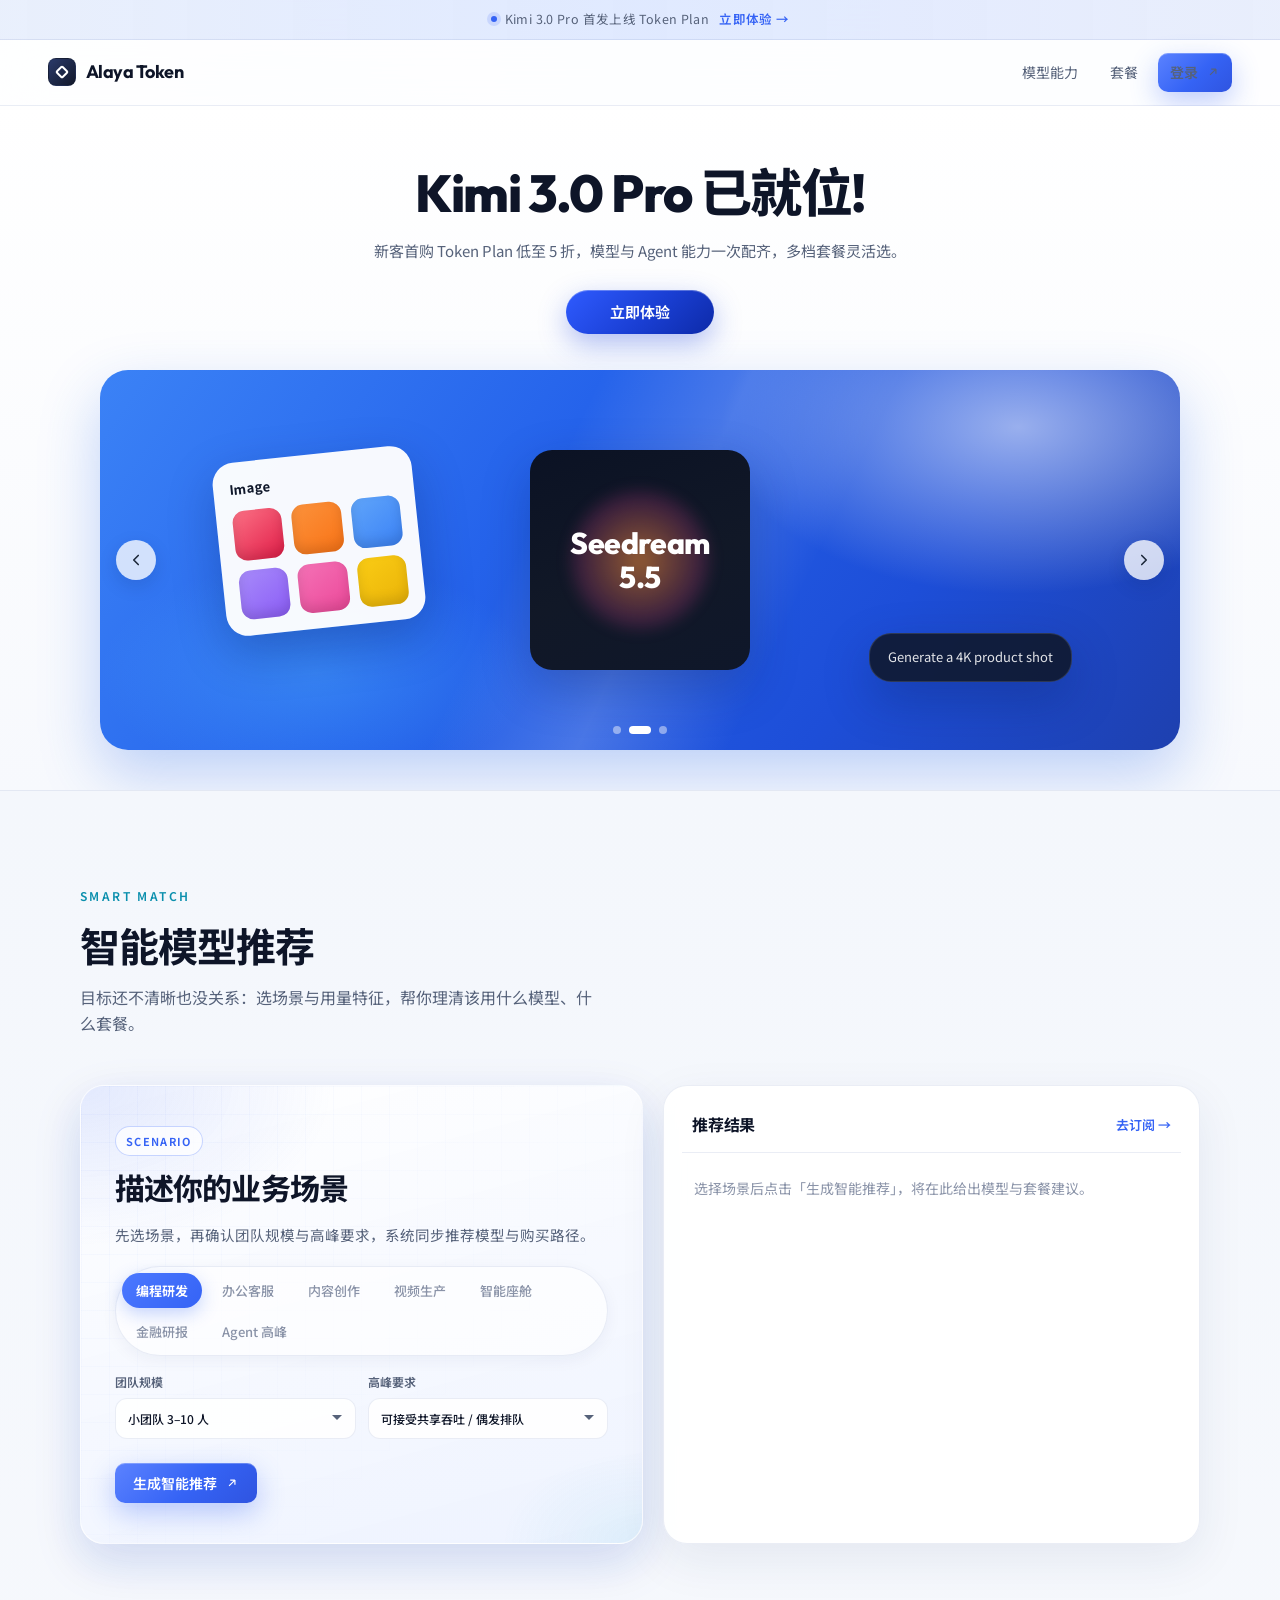
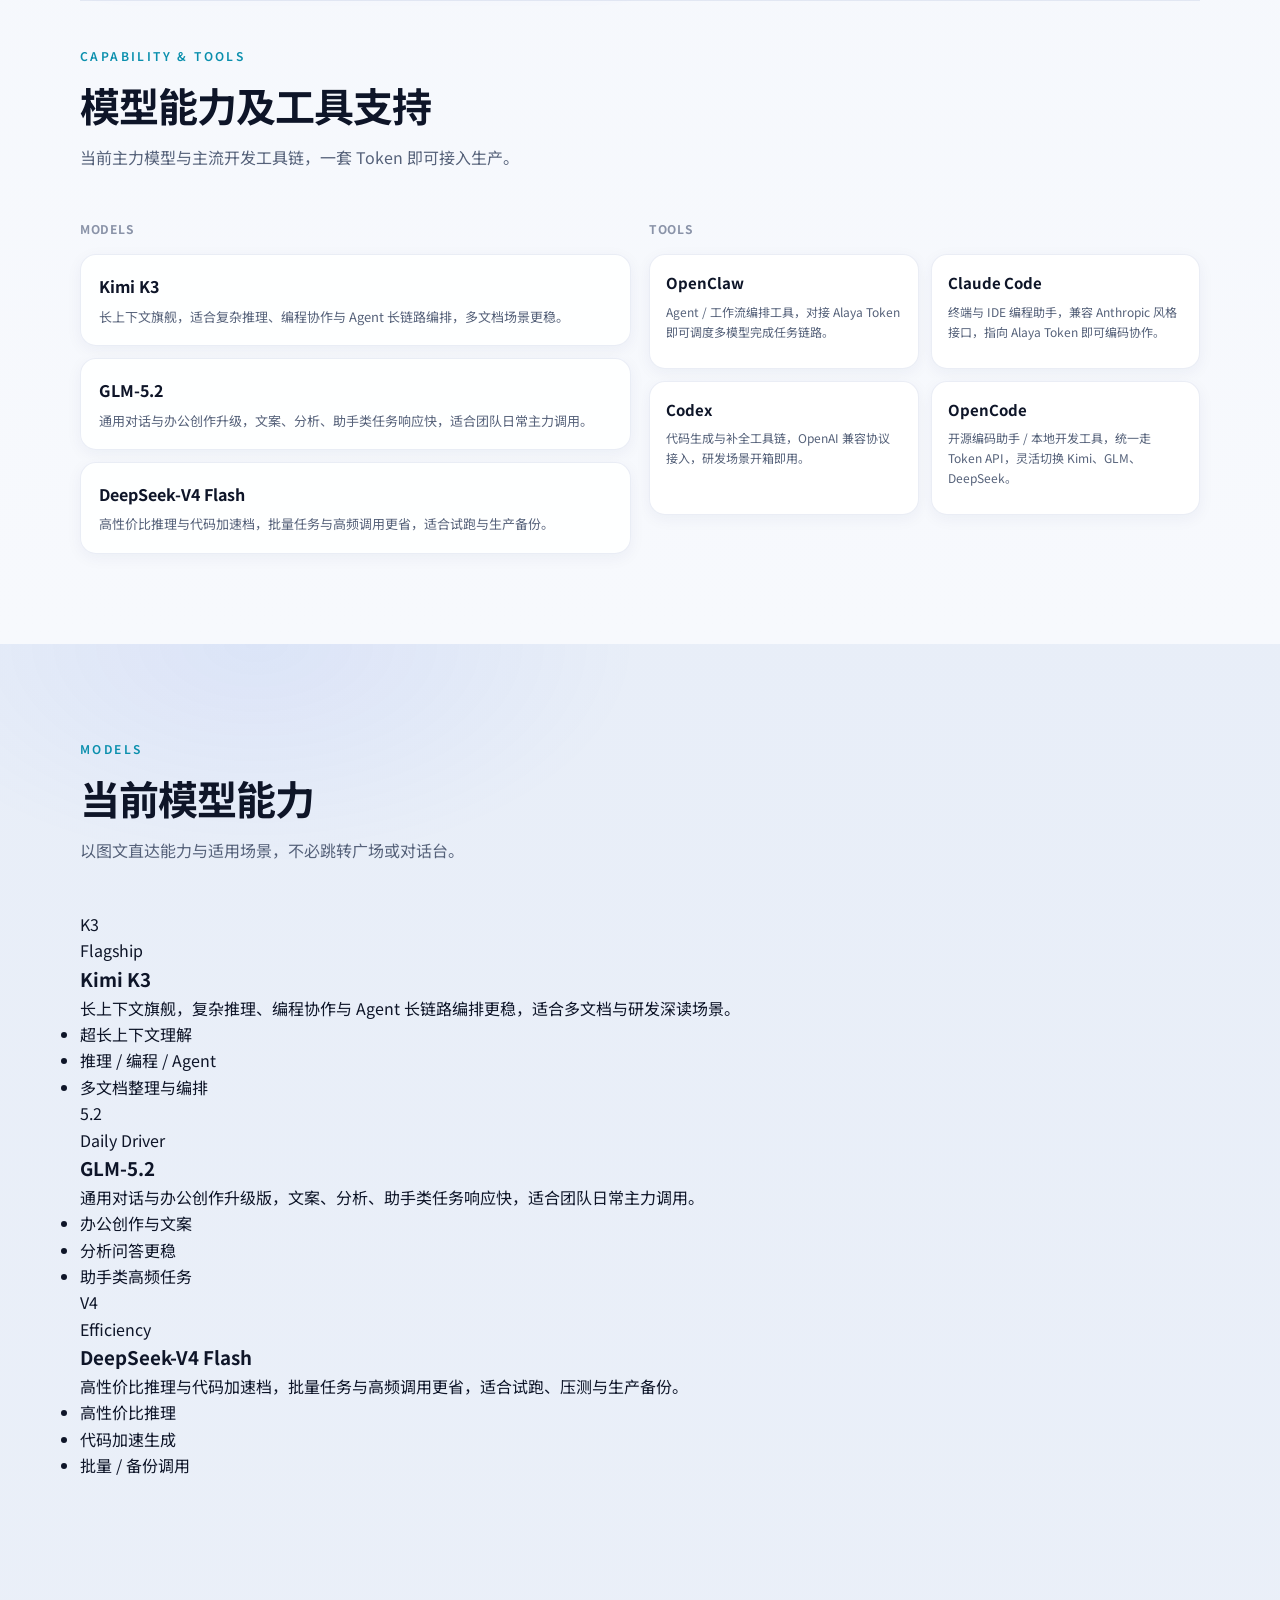
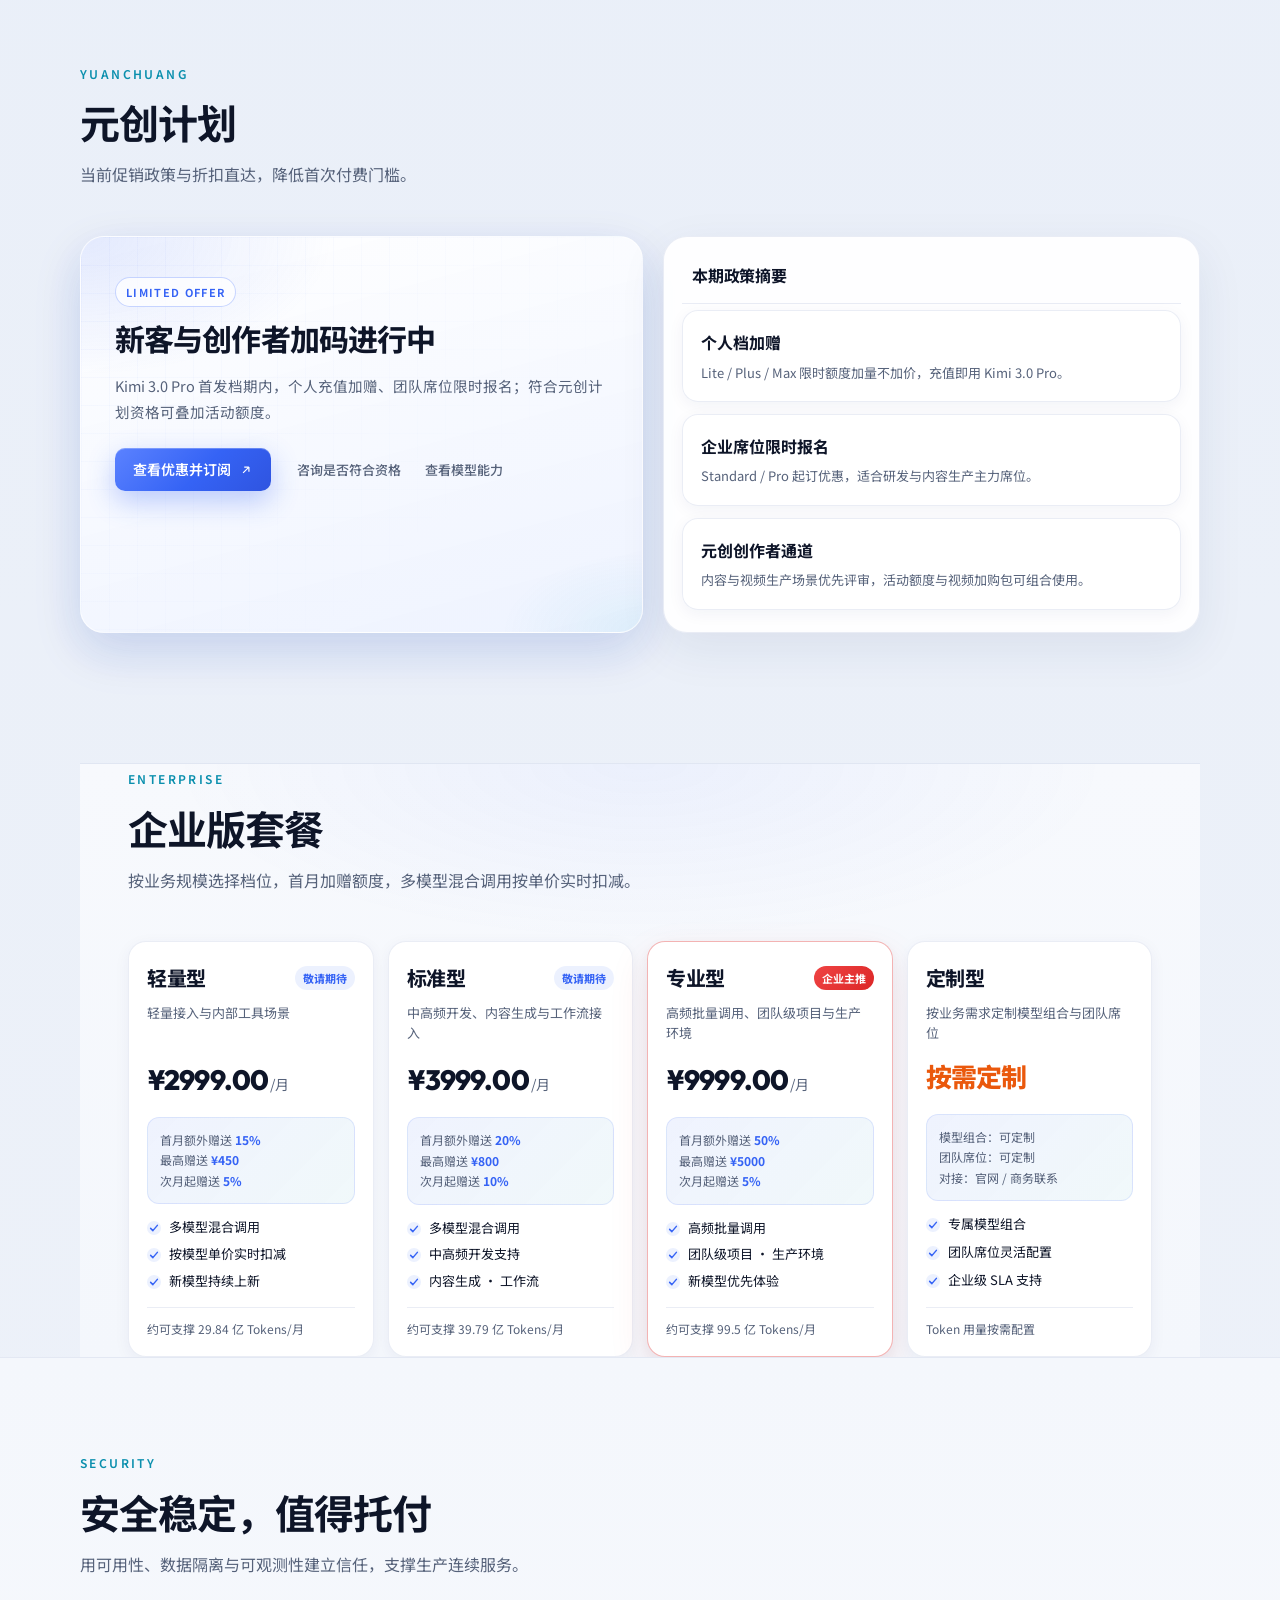
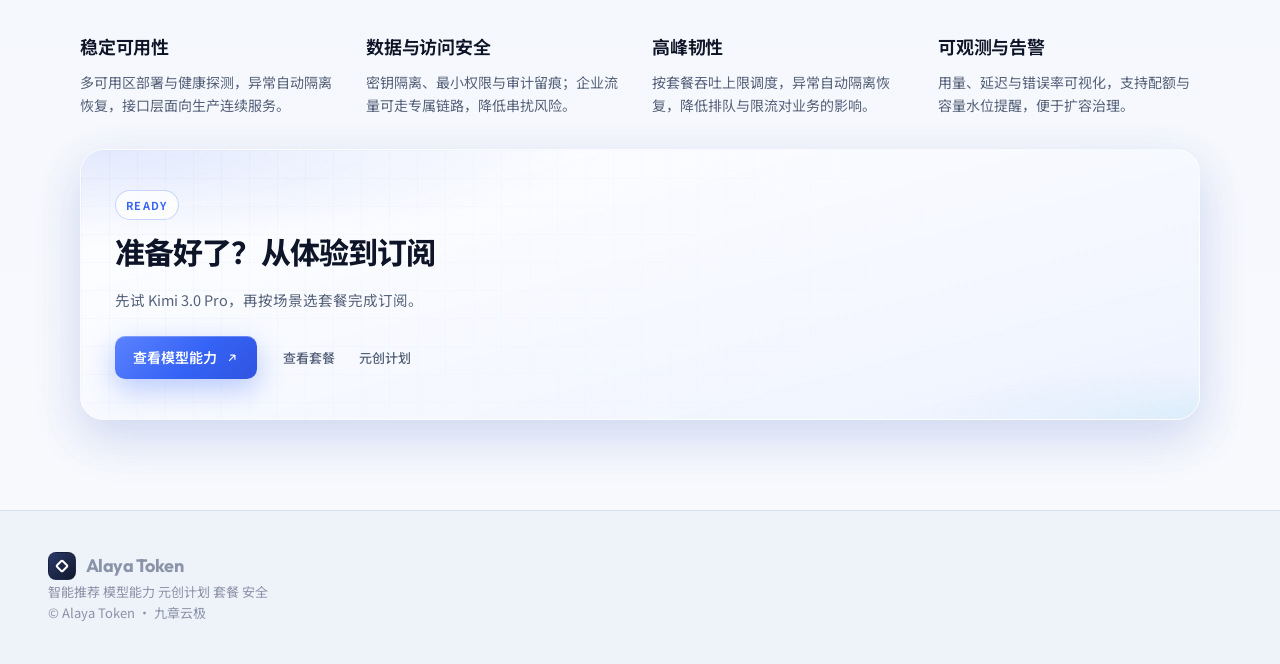
==== commit 0b2fcaec: "Redesign model capability showcase cards" ====
--- a/alayaToken.html
+++ b/alayaToken.html
@@ -226,15 +226,18 @@
         <h2 class="section-title reveal" id="experience-title">当前模型能力</h2>
         <p class="section-desc reveal">以图文直达能力与适用场景，不必跳转广场或对话台。</p>
 
-        <div class="at-model-show reveal">
-          <article class="at-model-show-card">
-            <div class="at-model-visual at-model-visual-kimi" aria-hidden="true">
-              <span class="at-model-mark">K3</span>
-              <span class="at-model-beam"></span>
-              <span class="at-model-beam"></span>
-              <span class="at-model-beam"></span>
-            </div>
-            <div class="at-model-copy">
+        <div class="at-model-showcase reveal">
+          <article class="at-model-panel at-model-panel-kimi">
+            <div class="at-model-panel-art" aria-hidden="true">
+              <span class="at-model-panel-glow"></span>
+              <span class="at-model-panel-ring"></span>
+              <span class="at-model-panel-chip">K3</span>
+              <div class="at-model-panel-bars">
+                <i></i><i></i><i></i><i></i><i></i>
+              </div>
+            </div>
+            <div class="at-model-panel-body">
+              <span class="at-model-panel-tag">Flagship</span>
               <h3>Kimi K3</h3>
               <p>长上下文旗舰，复杂推理、编程协作与 Agent 长链路编排更稳，适合多文档与研发深读场景。</p>
               <ul>
@@ -245,12 +248,17 @@
             </div>
           </article>
 
-          <article class="at-model-show-card">
-            <div class="at-model-visual at-model-visual-glm" aria-hidden="true">
-              <span class="at-model-mark">5.2</span>
-              <span class="at-model-orb"></span>
-            </div>
-            <div class="at-model-copy">
+          <article class="at-model-panel at-model-panel-glm">
+            <div class="at-model-panel-art" aria-hidden="true">
+              <span class="at-model-panel-glow"></span>
+              <span class="at-model-panel-ring"></span>
+              <span class="at-model-panel-chip">5.2</span>
+              <div class="at-model-panel-dots">
+                <i></i><i></i><i></i><i></i><i></i><i></i>
+              </div>
+            </div>
+            <div class="at-model-panel-body">
+              <span class="at-model-panel-tag">Daily Driver</span>
               <h3>GLM-5.2</h3>
               <p>通用对话与办公创作升级版，文案、分析、助手类任务响应快，适合团队日常主力调用。</p>
               <ul>
@@ -261,12 +269,15 @@
             </div>
           </article>
 
-          <article class="at-model-show-card">
-            <div class="at-model-visual at-model-visual-ds" aria-hidden="true">
-              <span class="at-model-mark">V4</span>
-              <span class="at-model-grid"></span>
-            </div>
-            <div class="at-model-copy">
+          <article class="at-model-panel at-model-panel-ds">
+            <div class="at-model-panel-art" aria-hidden="true">
+              <span class="at-model-panel-glow"></span>
+              <span class="at-model-panel-ring"></span>
+              <span class="at-model-panel-chip">V4</span>
+              <div class="at-model-panel-wave"></div>
+            </div>
+            <div class="at-model-panel-body">
+              <span class="at-model-panel-tag">Efficiency</span>
               <h3>DeepSeek-V4 Flash</h3>
               <p>高性价比推理与代码加速档，批量任务与高频调用更省，适合试跑、压测与生产备份。</p>
               <ul>
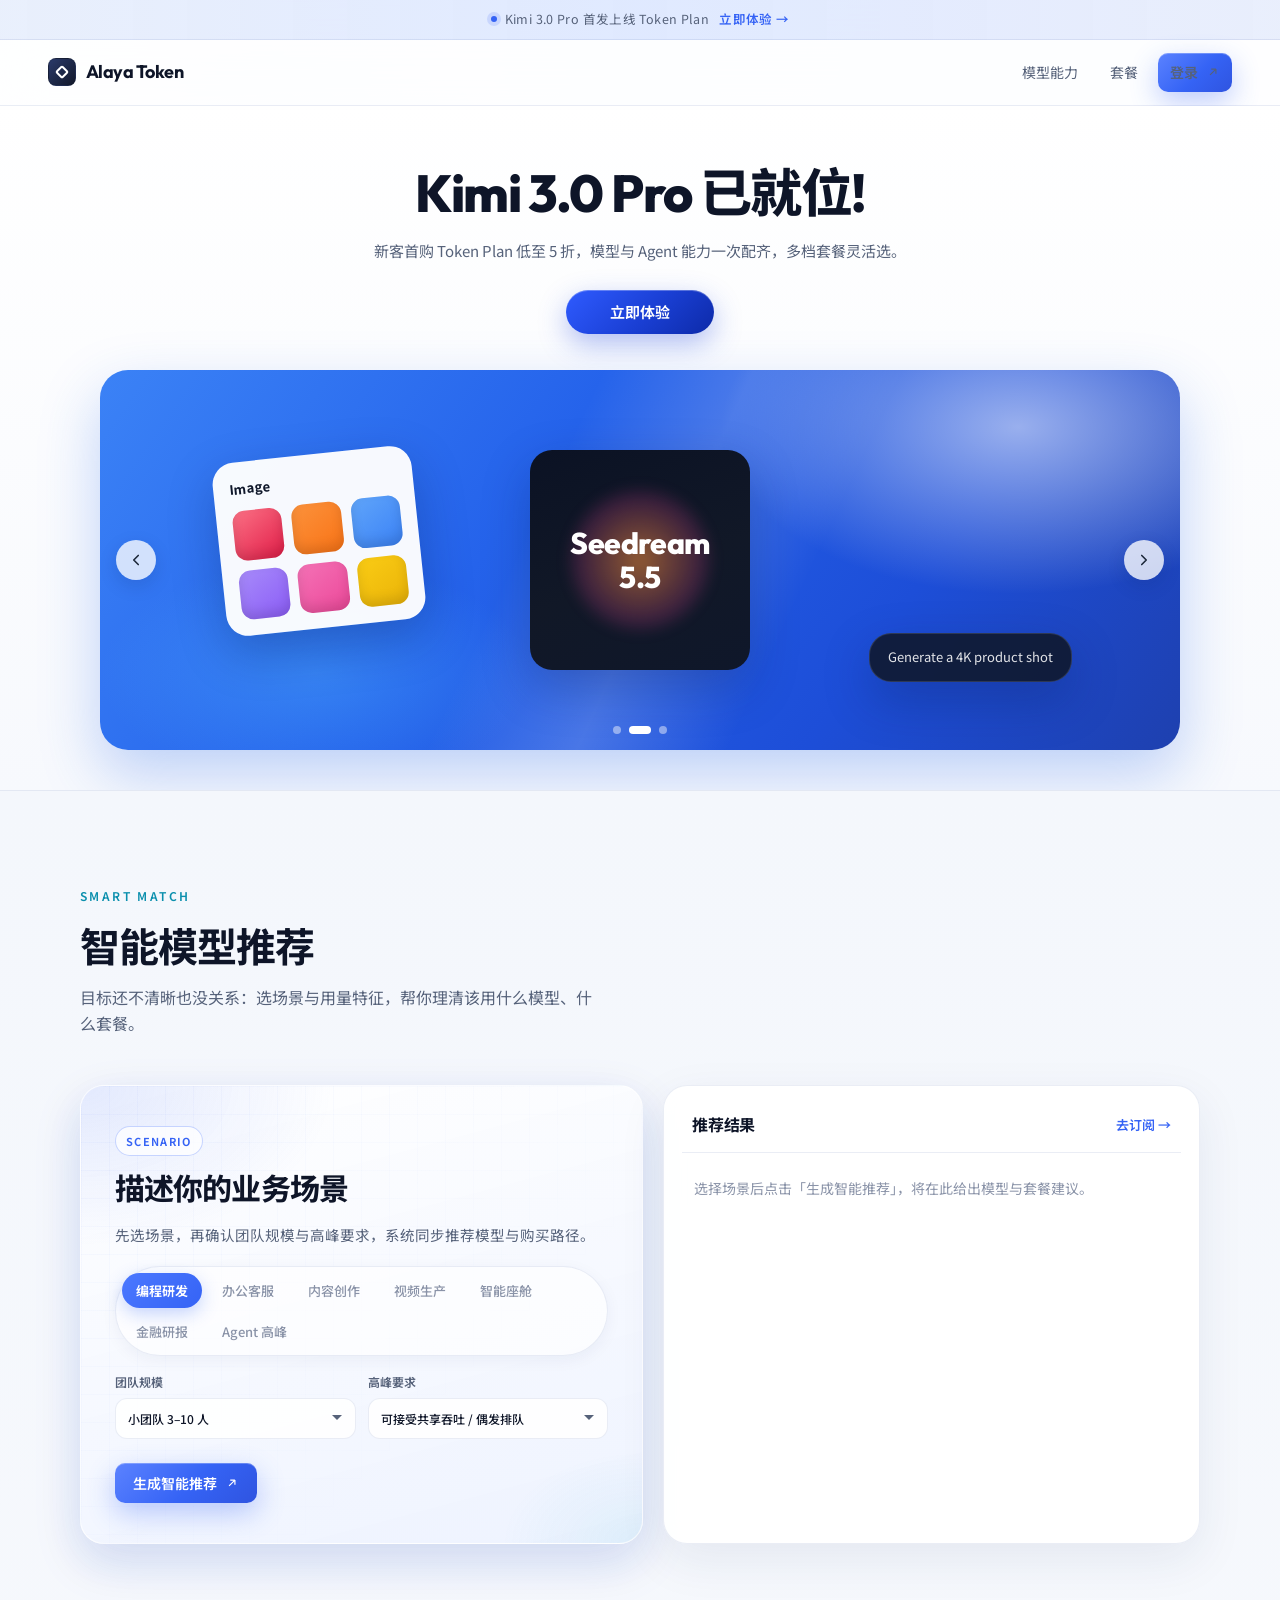
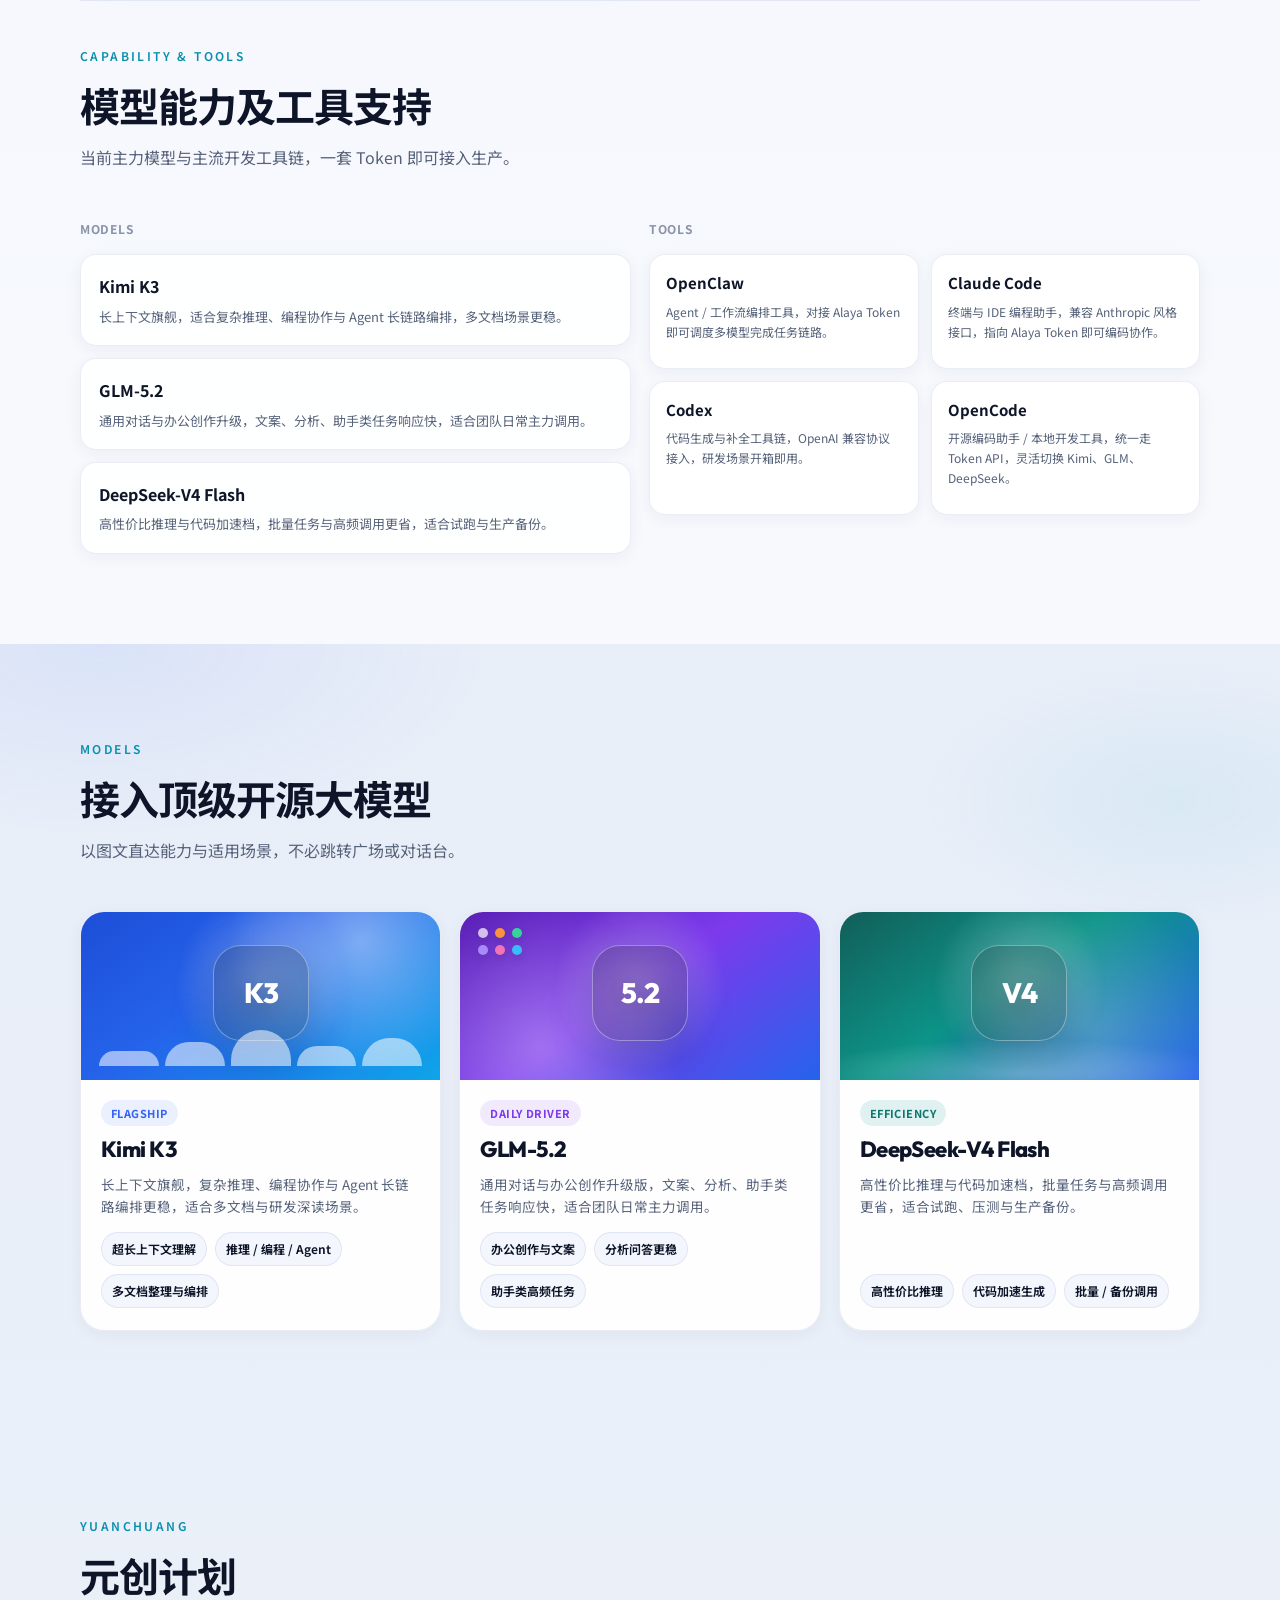
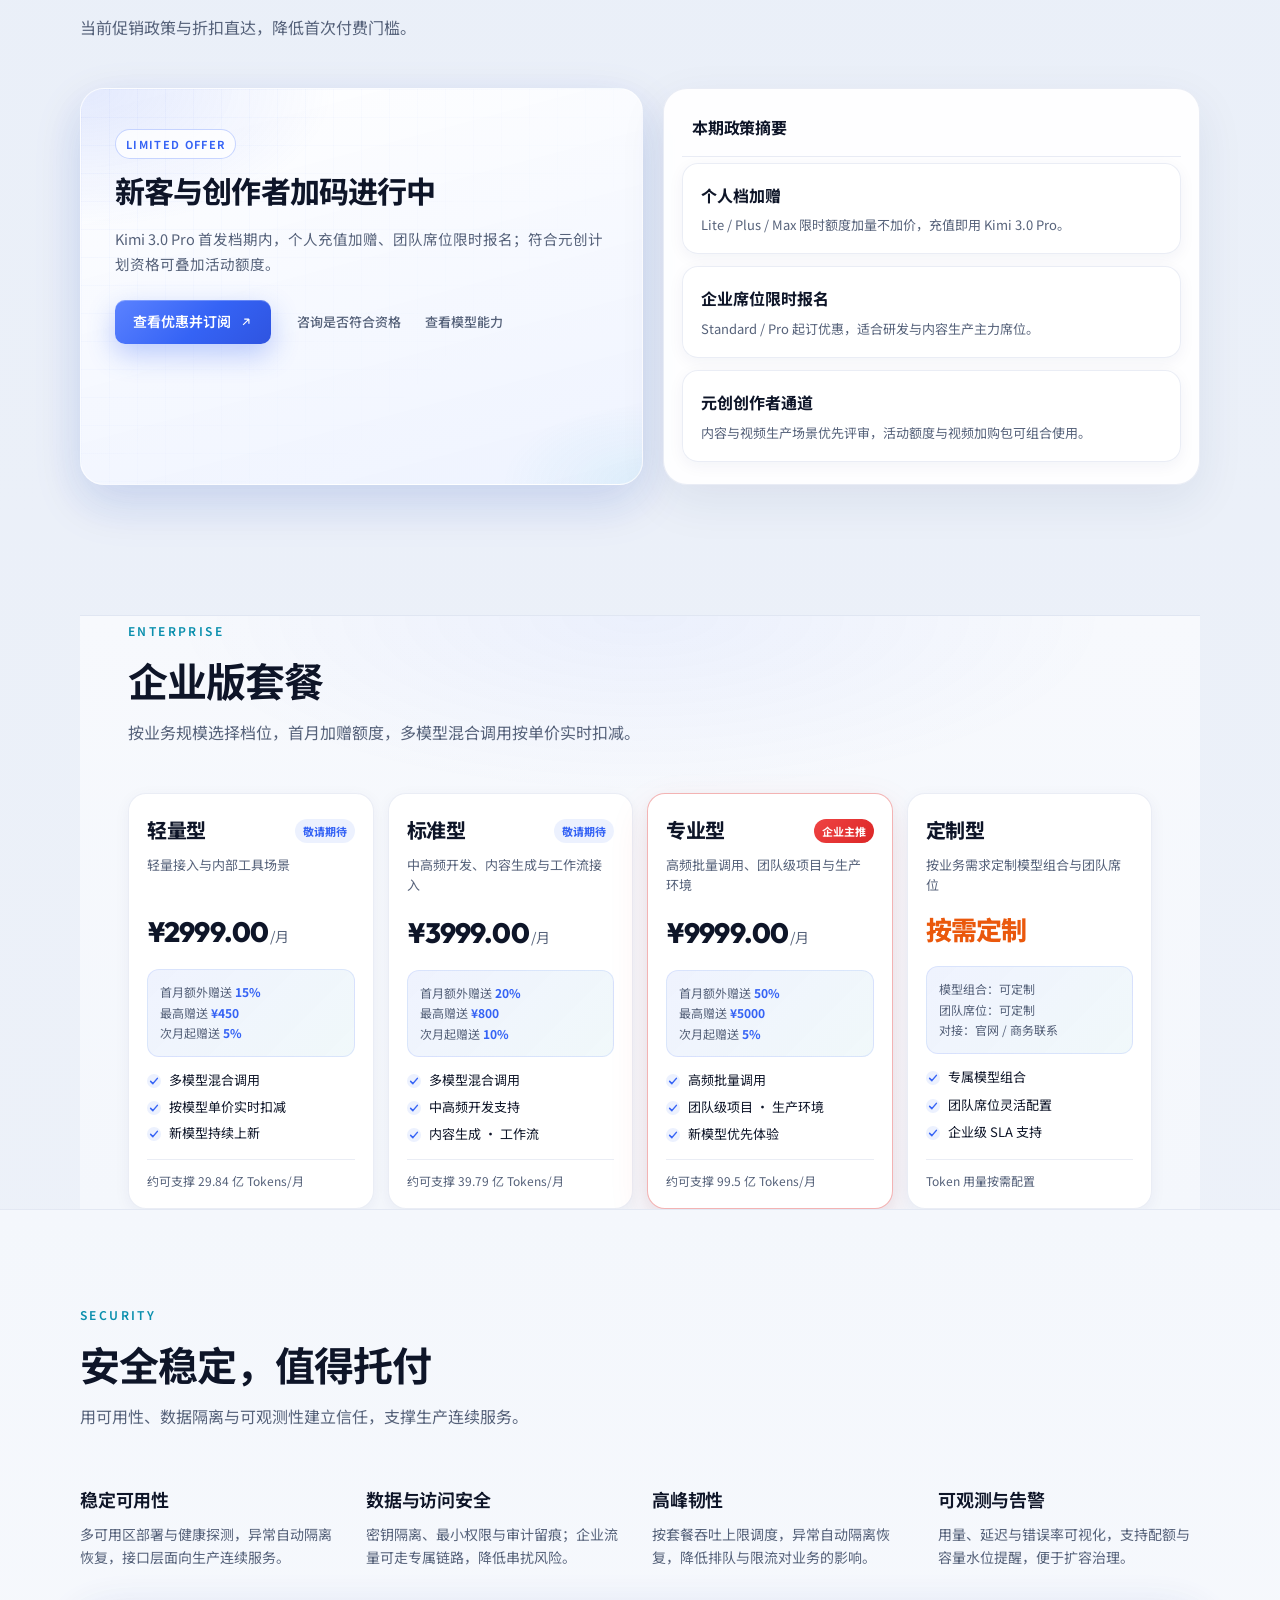
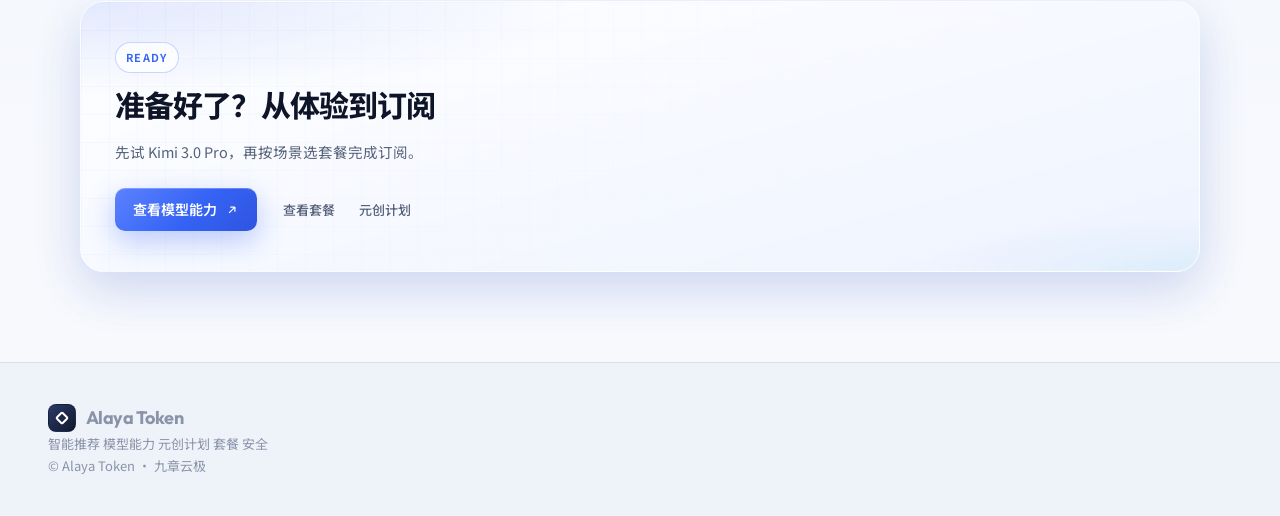
==== commit 83784cb8: "Rename model section to 接入顶级开源大模型" ====
--- a/alayaToken.html
+++ b/alayaToken.html
@@ -223,7 +223,7 @@
     <section class="section at-experience-section" id="experience" aria-labelledby="experience-title">
       <div class="section-inner">
         <p class="section-label reveal">Models</p>
-        <h2 class="section-title reveal" id="experience-title">当前模型能力</h2>
+        <h2 class="section-title reveal" id="experience-title">接入顶级开源大模型</h2>
         <p class="section-desc reveal">以图文直达能力与适用场景，不必跳转广场或对话台。</p>
 
         <div class="at-model-showcase reveal">
--- a/alaya-token.css
+++ b/alaya-token.css
@@ -339,134 +339,229 @@
 /* —— 3. Model capability showcase —— */
 .at-experience-section {
   background:
-    radial-gradient(ellipse 50% 40% at 20% 0%, rgba(53, 99, 245, 0.07), transparent 60%),
+    radial-gradient(ellipse 55% 45% at 8% 0%, rgba(53, 99, 245, 0.08), transparent 55%),
+    radial-gradient(ellipse 40% 35% at 92% 20%, rgba(14, 165, 201, 0.07), transparent 50%),
     transparent;
 }
 
-.at-model-show {
-  display: grid;
-  gap: 16px;
-}
-
-.at-model-show-card {
-  display: grid;
-  grid-template-columns: minmax(160px, 0.9fr) 1.2fr;
-  gap: 0;
+.at-model-showcase {
+  display: grid;
+  grid-template-columns: repeat(3, minmax(0, 1fr));
+  gap: 18px;
+}
+
+.at-model-panel {
+  display: flex;
+  flex-direction: column;
   overflow: hidden;
-  border-radius: 20px;
+  border-radius: 24px;
   border: 1px solid var(--border);
-  background: #fff;
+  background: rgba(255, 255, 255, 0.92);
   box-shadow: var(--shadow-sm);
-}
-
-.at-model-visual {
+  transition: transform 0.28s var(--ease), box-shadow 0.28s var(--ease), border-color 0.28s var(--ease);
+}
+
+.at-model-panel:hover {
+  transform: translateY(-4px);
+  box-shadow: var(--shadow-md);
+  border-color: var(--border-strong);
+}
+
+.at-model-panel-art {
   position: relative;
-  min-height: 180px;
-  display: grid;
-  place-items: center;
+  height: 168px;
   overflow: hidden;
-}
-
-.at-model-visual-kimi {
+  isolation: isolate;
+}
+
+.at-model-panel-kimi .at-model-panel-art {
   background:
-    radial-gradient(circle at 30% 30%, rgba(255, 255, 255, 0.35), transparent 45%),
-    linear-gradient(145deg, #2563eb, #1d4ed8 55%, #0ea5e9);
-}
-
-.at-model-visual-glm {
+    radial-gradient(circle at 78% 18%, rgba(255, 255, 255, 0.42), transparent 42%),
+    linear-gradient(145deg, #1d4ed8 0%, #2563eb 42%, #0ea5e9 100%);
+}
+
+.at-model-panel-glm .at-model-panel-art {
   background:
-    radial-gradient(circle at 70% 40%, rgba(255, 255, 255, 0.28), transparent 50%),
-    linear-gradient(145deg, #7c3aed, #4f46e5 50%, #2563eb);
-}
-
-.at-model-visual-ds {
+    radial-gradient(circle at 22% 80%, rgba(255, 255, 255, 0.28), transparent 45%),
+    linear-gradient(145deg, #5b21b6 0%, #7c3aed 48%, #2563eb 100%);
+}
+
+.at-model-panel-ds .at-model-panel-art {
   background:
-    radial-gradient(circle at 40% 70%, rgba(255, 255, 255, 0.22), transparent 45%),
-    linear-gradient(145deg, #0f766e, #059669 45%, #2563eb);
-}
-
-.at-model-mark {
-  position: relative;
-  z-index: 1;
+    radial-gradient(circle at 70% 70%, rgba(255, 255, 255, 0.22), transparent 48%),
+    linear-gradient(145deg, #115e59 0%, #0d9488 45%, #2563eb 100%);
+}
+
+.at-model-panel-glow {
+  position: absolute;
+  inset: auto;
+  width: 180px;
+  height: 180px;
+  left: 50%;
+  top: 42%;
+  margin-left: -90px;
+  margin-top: -90px;
+  border-radius: 50%;
+  background: radial-gradient(circle, rgba(255, 255, 255, 0.35), transparent 68%);
+  filter: blur(2px);
+  animation: at-glow 4.2s ease-in-out infinite;
+}
+
+.at-model-panel-ring {
+  position: absolute;
+  left: 50%;
+  top: 48%;
+  width: 96px;
+  height: 96px;
+  margin: -48px 0 0 -48px;
+  border-radius: 28px;
+  border: 1px solid rgba(255, 255, 255, 0.35);
+  background: rgba(15, 23, 42, 0.22);
+  backdrop-filter: blur(8px);
+  box-shadow: 0 16px 40px rgba(8, 30, 90, 0.28);
+}
+
+.at-model-panel-chip {
+  position: absolute;
+  left: 50%;
+  top: 48%;
+  z-index: 2;
+  transform: translate(-50%, -50%);
   font-family: var(--font-display);
-  font-size: clamp(36px, 5vw, 48px);
+  font-size: 28px;
   font-weight: 800;
   letter-spacing: -0.04em;
   color: #fff;
-  text-shadow: 0 10px 30px rgba(0, 0, 0, 0.25);
-}
-
-.at-model-beam {
-  position: absolute;
-  top: -10%;
-  width: 28px;
-  height: 130%;
+  text-shadow: 0 8px 24px rgba(0, 0, 0, 0.28);
+}
+
+.at-model-panel-bars {
+  position: absolute;
+  left: 18px;
+  right: 18px;
+  bottom: 14px;
+  display: flex;
+  align-items: flex-end;
+  gap: 6px;
+  height: 36px;
+}
+
+.at-model-panel-bars i {
+  flex: 1;
+  display: block;
+  border-radius: 999px 999px 4px 4px;
+  background: rgba(255, 255, 255, 0.55);
+  animation: at-bar 2.8s ease-in-out infinite;
+}
+
+.at-model-panel-bars i:nth-child(1) { height: 42%; animation-delay: 0s; }
+.at-model-panel-bars i:nth-child(2) { height: 68%; animation-delay: 0.15s; }
+.at-model-panel-bars i:nth-child(3) { height: 100%; animation-delay: 0.3s; }
+.at-model-panel-bars i:nth-child(4) { height: 56%; animation-delay: 0.45s; }
+.at-model-panel-bars i:nth-child(5) { height: 78%; animation-delay: 0.6s; }
+
+@keyframes at-bar {
+  0%, 100% { transform: scaleY(0.85); opacity: 0.65; }
+  50% { transform: scaleY(1); opacity: 1; }
+}
+
+.at-model-panel-dots {
+  position: absolute;
+  left: 18px;
+  top: 16px;
+  display: grid;
+  grid-template-columns: repeat(3, 10px);
+  gap: 7px;
+}
+
+.at-model-panel-dots i {
+  width: 10px;
+  height: 10px;
+  border-radius: 50%;
+  background: rgba(255, 255, 255, 0.7);
+  box-shadow: 0 4px 10px rgba(0, 0, 0, 0.12);
+}
+
+.at-model-panel-dots i:nth-child(2) { background: #fb923c; }
+.at-model-panel-dots i:nth-child(3) { background: #34d399; }
+.at-model-panel-dots i:nth-child(4) { background: #a78bfa; }
+.at-model-panel-dots i:nth-child(5) { background: #f472b6; }
+.at-model-panel-dots i:nth-child(6) { background: #38bdf8; }
+
+.at-model-panel-wave {
+  position: absolute;
+  left: -10%;
+  right: -10%;
+  bottom: -28px;
+  height: 70px;
+  background:
+    radial-gradient(ellipse at center, rgba(255, 255, 255, 0.28), transparent 70%);
+  border-radius: 50%;
+  animation: at-float-y 5s ease-in-out infinite;
+}
+
+.at-model-panel-body {
+  display: flex;
+  flex-direction: column;
+  gap: 10px;
+  padding: 20px 20px 22px;
+  flex: 1;
+}
+
+.at-model-panel-tag {
+  align-self: flex-start;
+  padding: 4px 10px;
   border-radius: 999px;
-  background: linear-gradient(180deg, transparent, rgba(255, 255, 255, 0.45), transparent);
-  filter: blur(6px);
-  transform: rotate(18deg);
-  animation: at-beam 5s ease-in-out infinite;
-}
-
-.at-model-beam:nth-child(2) { left: 28%; animation-delay: 0.4s; }
-.at-model-beam:nth-child(3) { left: 48%; width: 18px; animation-delay: 0.9s; }
-.at-model-beam:nth-child(4) { left: 66%; animation-delay: 1.3s; }
-
-.at-model-orb {
-  position: absolute;
-  width: 140px;
-  height: 140px;
-  border-radius: 50%;
-  background: radial-gradient(circle, rgba(255, 255, 255, 0.45), transparent 70%);
-  filter: blur(4px);
-  animation: at-glow 4s ease-in-out infinite;
-}
-
-.at-model-grid {
-  position: absolute;
-  inset: 12%;
-  border-radius: 18px;
-  background:
-    linear-gradient(rgba(255, 255, 255, 0.18) 1px, transparent 1px) 0 0 / 28px 28px,
-    linear-gradient(90deg, rgba(255, 255, 255, 0.18) 1px, transparent 1px) 0 0 / 28px 28px;
-  opacity: 0.7;
-}
-
-.at-model-copy {
-  padding: 24px 26px;
-}
-
-.at-model-copy h3 {
+  font-size: 11px;
+  font-weight: 720;
+  letter-spacing: 0.04em;
+  text-transform: uppercase;
+  color: var(--accent);
+  background: var(--accent-soft);
+}
+
+.at-model-panel-glm .at-model-panel-tag {
+  color: #7c3aed;
+  background: rgba(124, 58, 237, 0.1);
+}
+
+.at-model-panel-ds .at-model-panel-tag {
+  color: #0f766e;
+  background: rgba(13, 148, 136, 0.12);
+}
+
+.at-model-panel-body h3 {
   font-family: var(--font-display);
   font-size: 22px;
-  font-weight: 750;
-  letter-spacing: -0.02em;
-  margin-bottom: 8px;
-}
-
-.at-model-copy > p {
+  font-weight: 780;
+  letter-spacing: -0.025em;
+  line-height: 1.2;
+}
+
+.at-model-panel-body > p {
   color: var(--text-muted);
-  font-size: 14px;
+  font-size: 13.5px;
   line-height: 1.7;
-  margin-bottom: 14px;
-}
-
-.at-model-copy ul {
+  flex: 1;
+}
+
+.at-model-panel-body ul {
   list-style: none;
   display: flex;
   flex-wrap: wrap;
   gap: 8px;
-  margin: 0;
+  margin: 4px 0 0;
   padding: 0;
 }
 
-.at-model-copy li {
+.at-model-panel-body li {
   padding: 6px 10px;
   border-radius: 999px;
   font-size: 12px;
   font-weight: 650;
-  color: var(--accent);
-  background: var(--accent-soft);
+  color: var(--text);
+  background: #f3f6fc;
+  border: 1px solid var(--border);
 }
 
 .at-cap-list {
@@ -689,12 +784,8 @@
 
 @media (max-width: 960px) {
   .at-cap-tools,
-  .at-model-show-card {
+  .at-model-showcase {
     grid-template-columns: 1fr;
-  }
-
-  .at-model-visual {
-    min-height: 140px;
   }
 
   .at-float-side {
@@ -705,6 +796,22 @@
   .at-float-chat {
     max-width: 180px;
     right: 6%;
+  }
+}
+
+@media (max-width: 1100px) and (min-width: 961px) {
+  .at-model-showcase {
+    grid-template-columns: 1fr;
+  }
+
+  .at-model-panel {
+    display: grid;
+    grid-template-columns: 220px 1fr;
+  }
+
+  .at-model-panel-art {
+    height: 100%;
+    min-height: 180px;
   }
 }
 
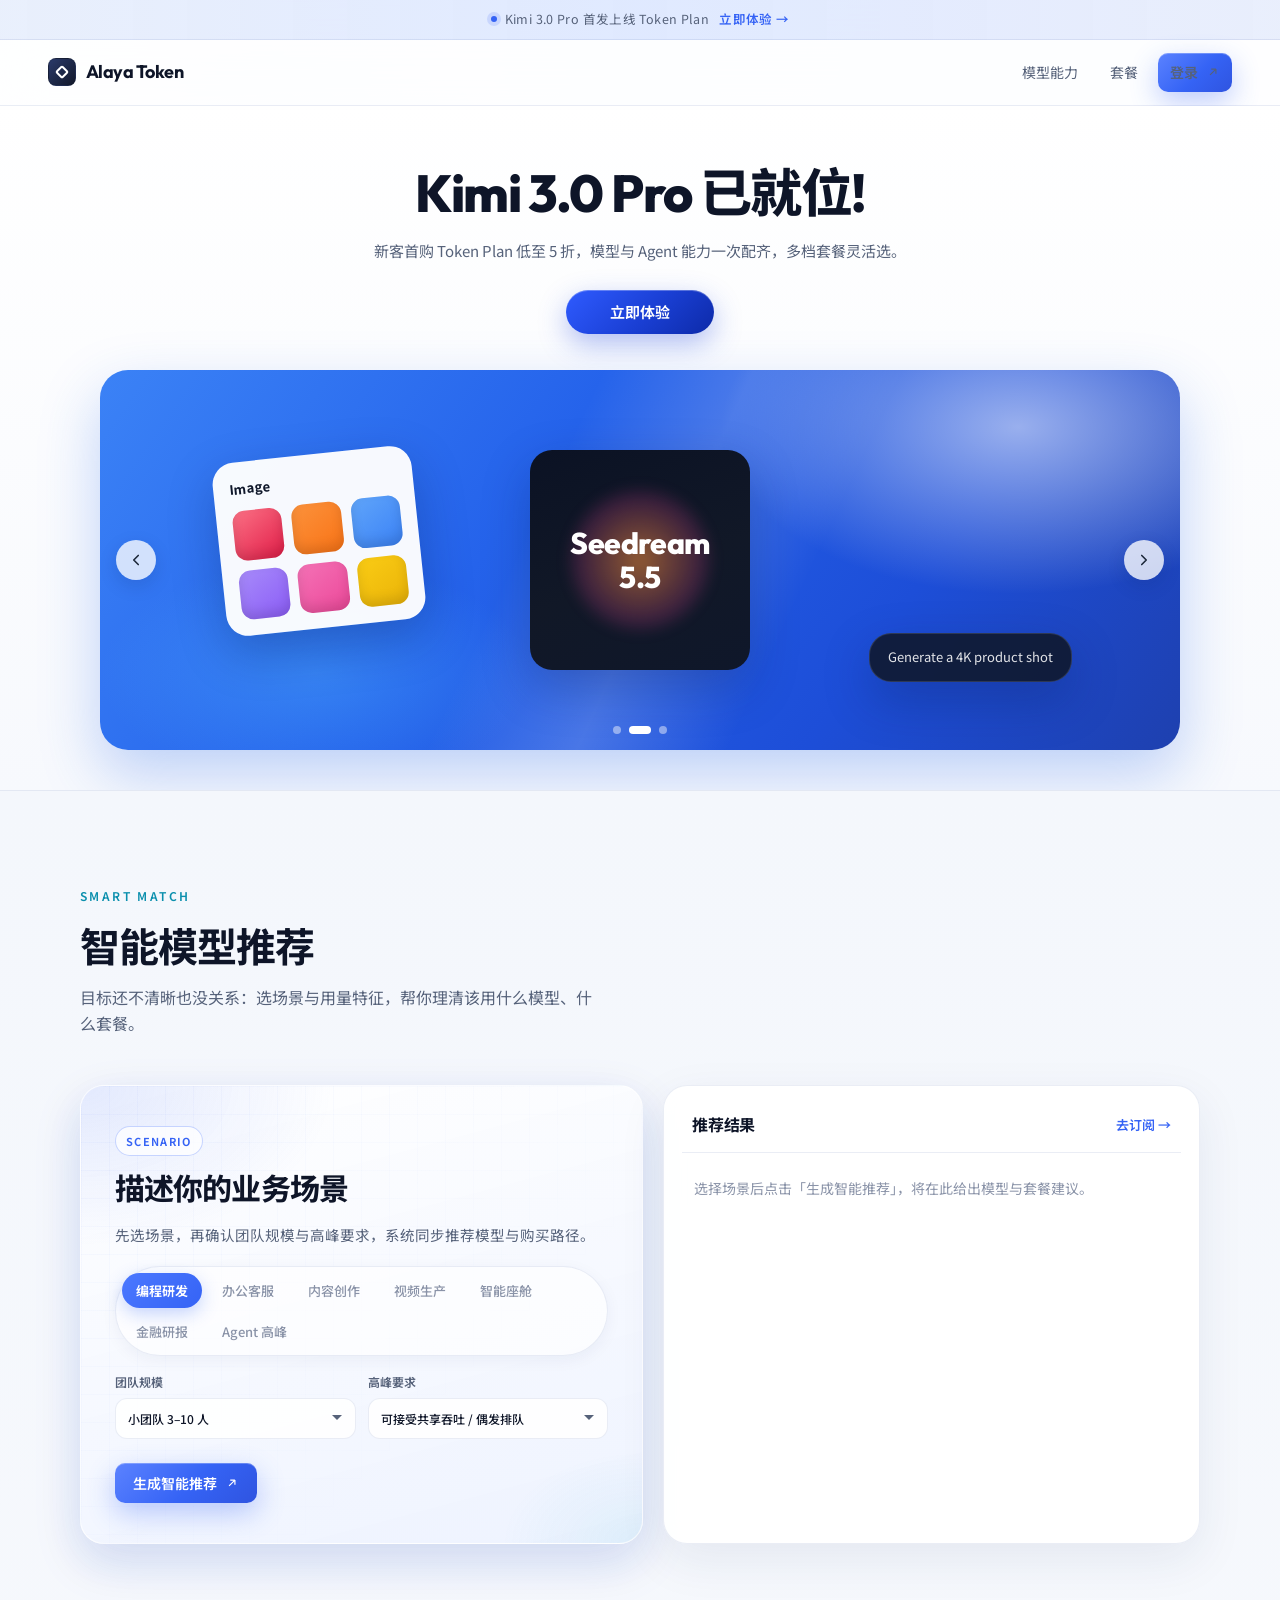
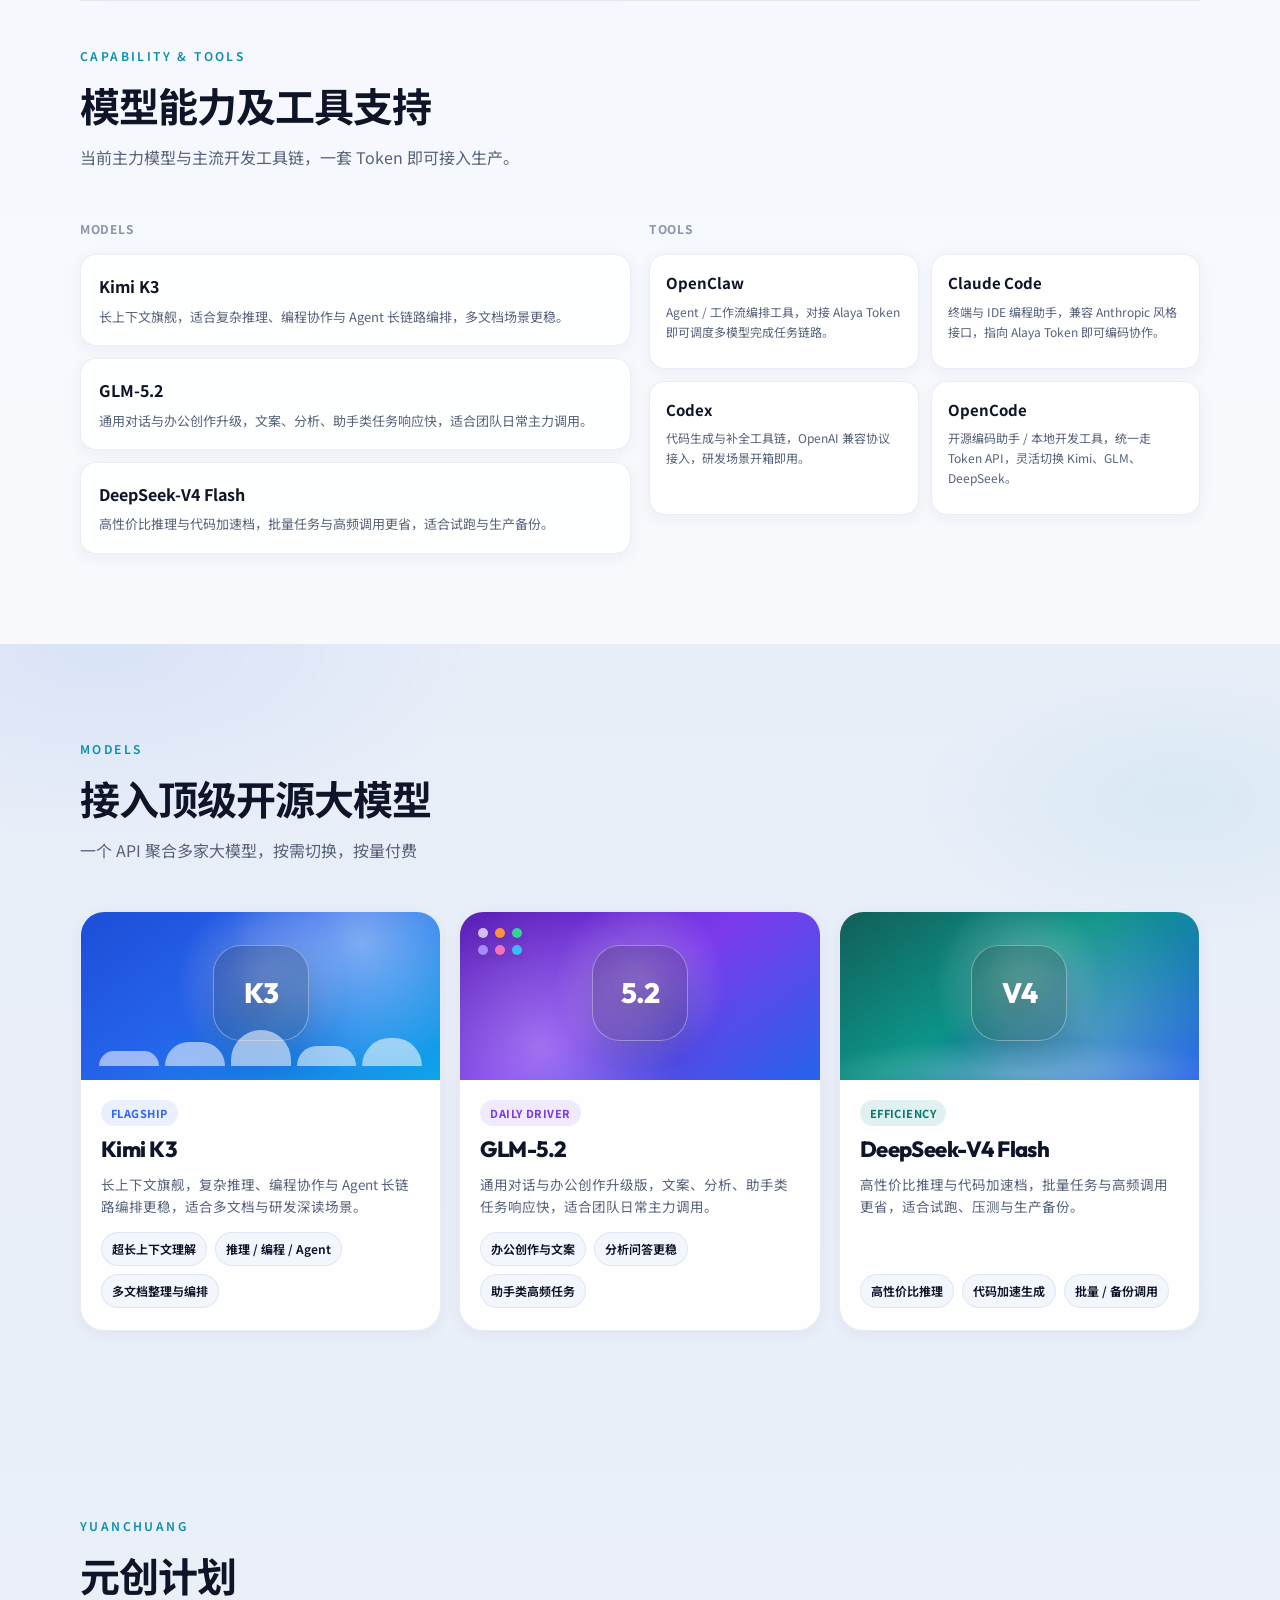
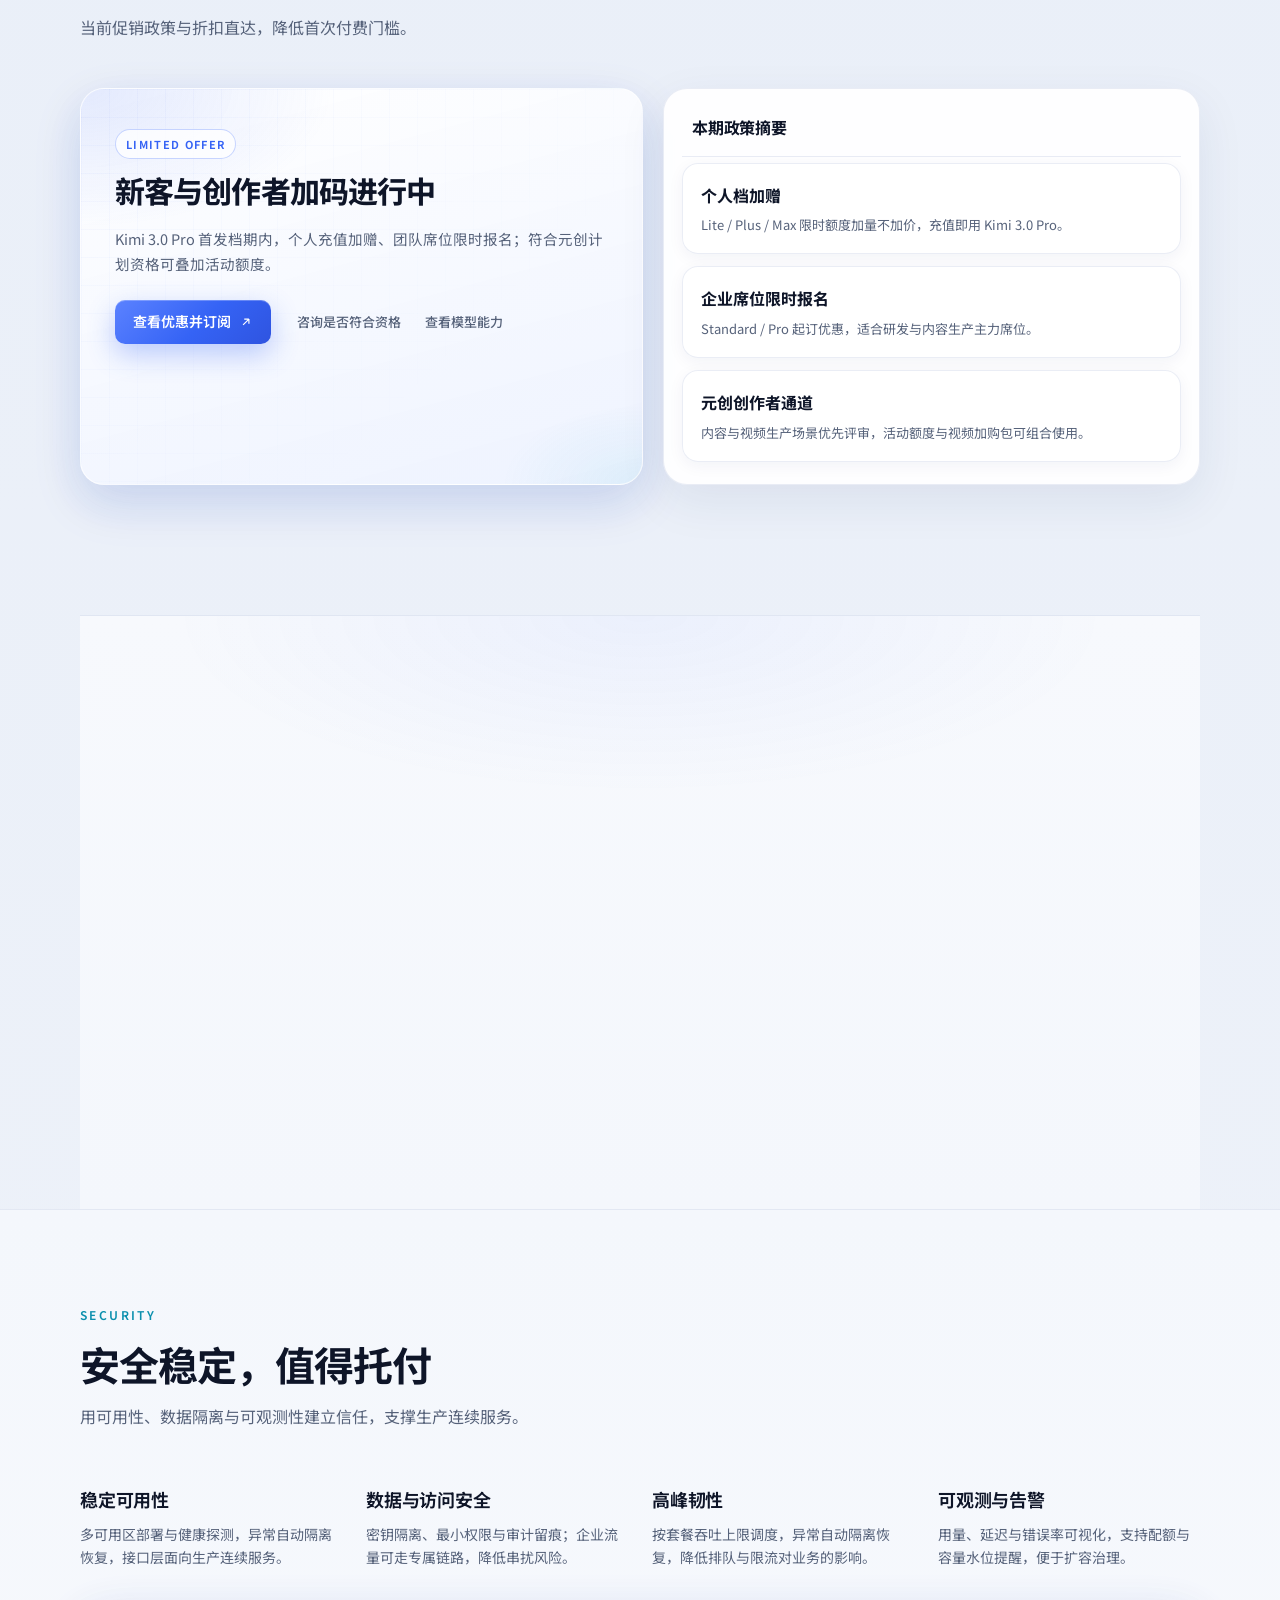
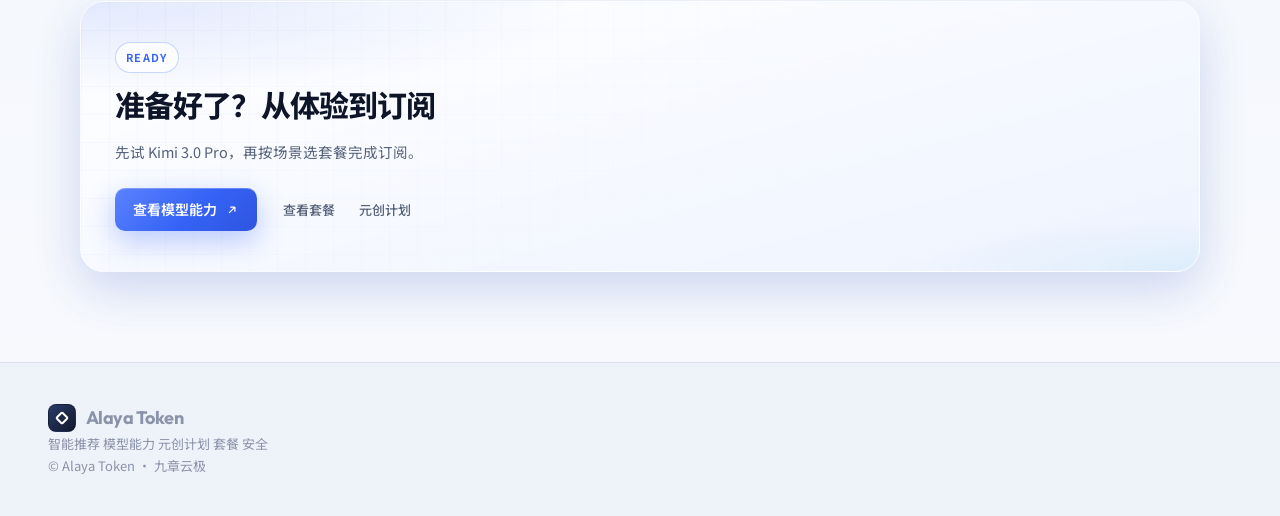
==== commit a383e0ae: "Update model section title and subtitle" ====
--- a/alayaToken.html
+++ b/alayaToken.html
@@ -224,7 +224,7 @@
       <div class="section-inner">
         <p class="section-label reveal">Models</p>
         <h2 class="section-title reveal" id="experience-title">接入顶级开源大模型</h2>
-        <p class="section-desc reveal">以图文直达能力与适用场景，不必跳转广场或对话台。</p>
+        <p class="section-desc reveal">一个 API 聚合多家大模型，按需切换，按量付费</p>
 
         <div class="at-model-showcase reveal">
           <article class="at-model-panel at-model-panel-kimi">
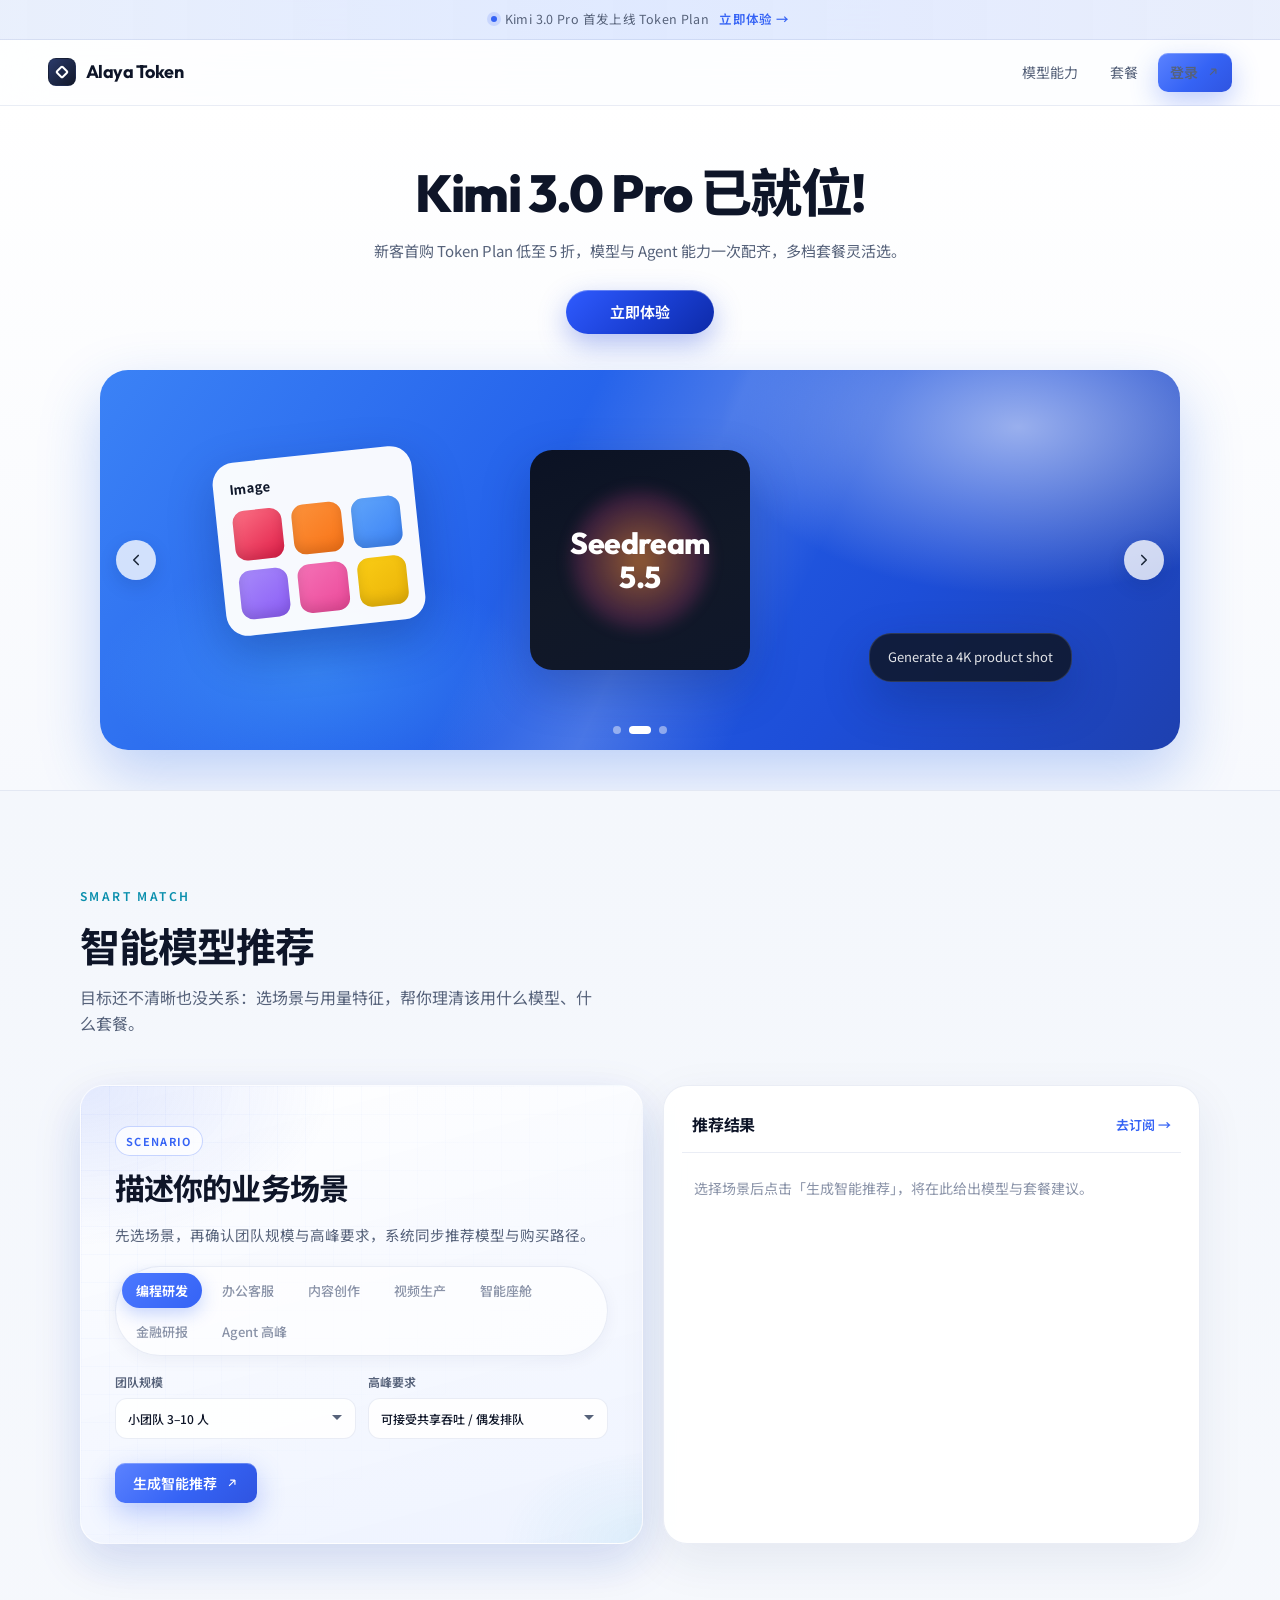
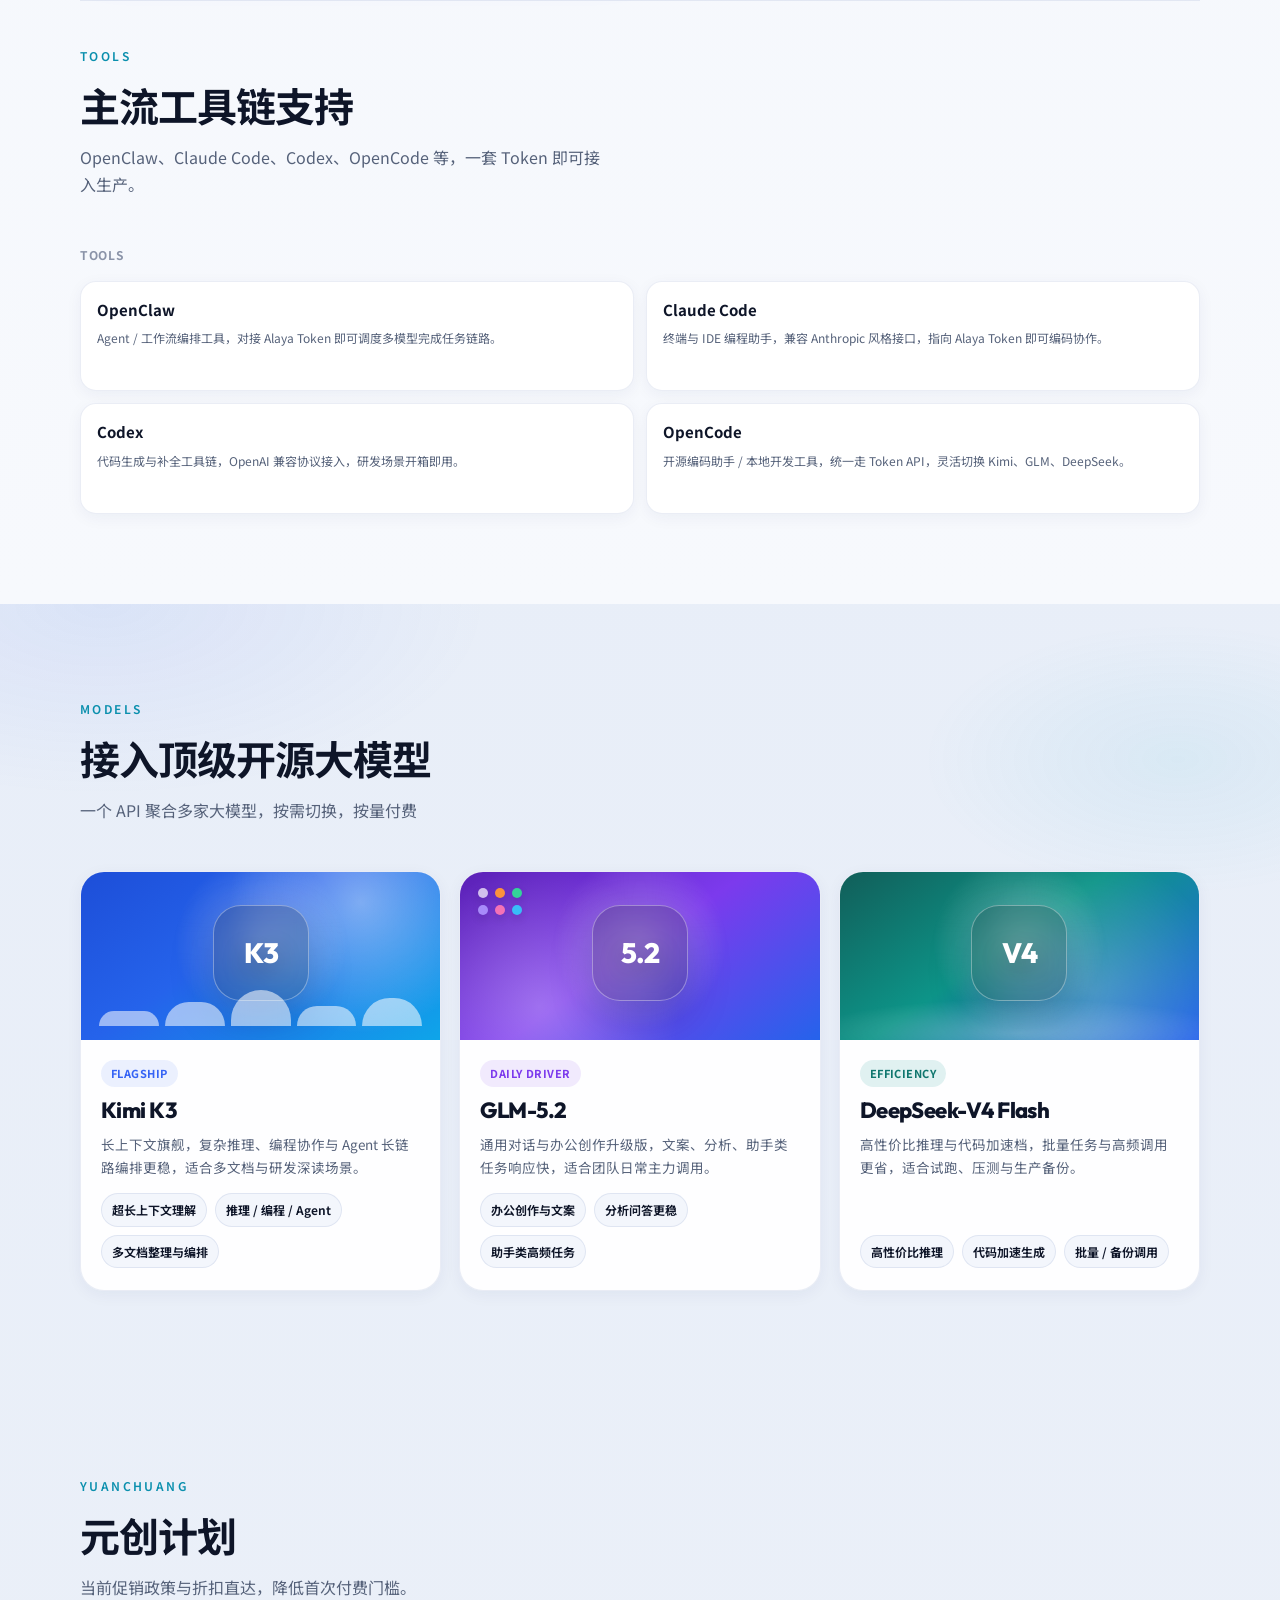
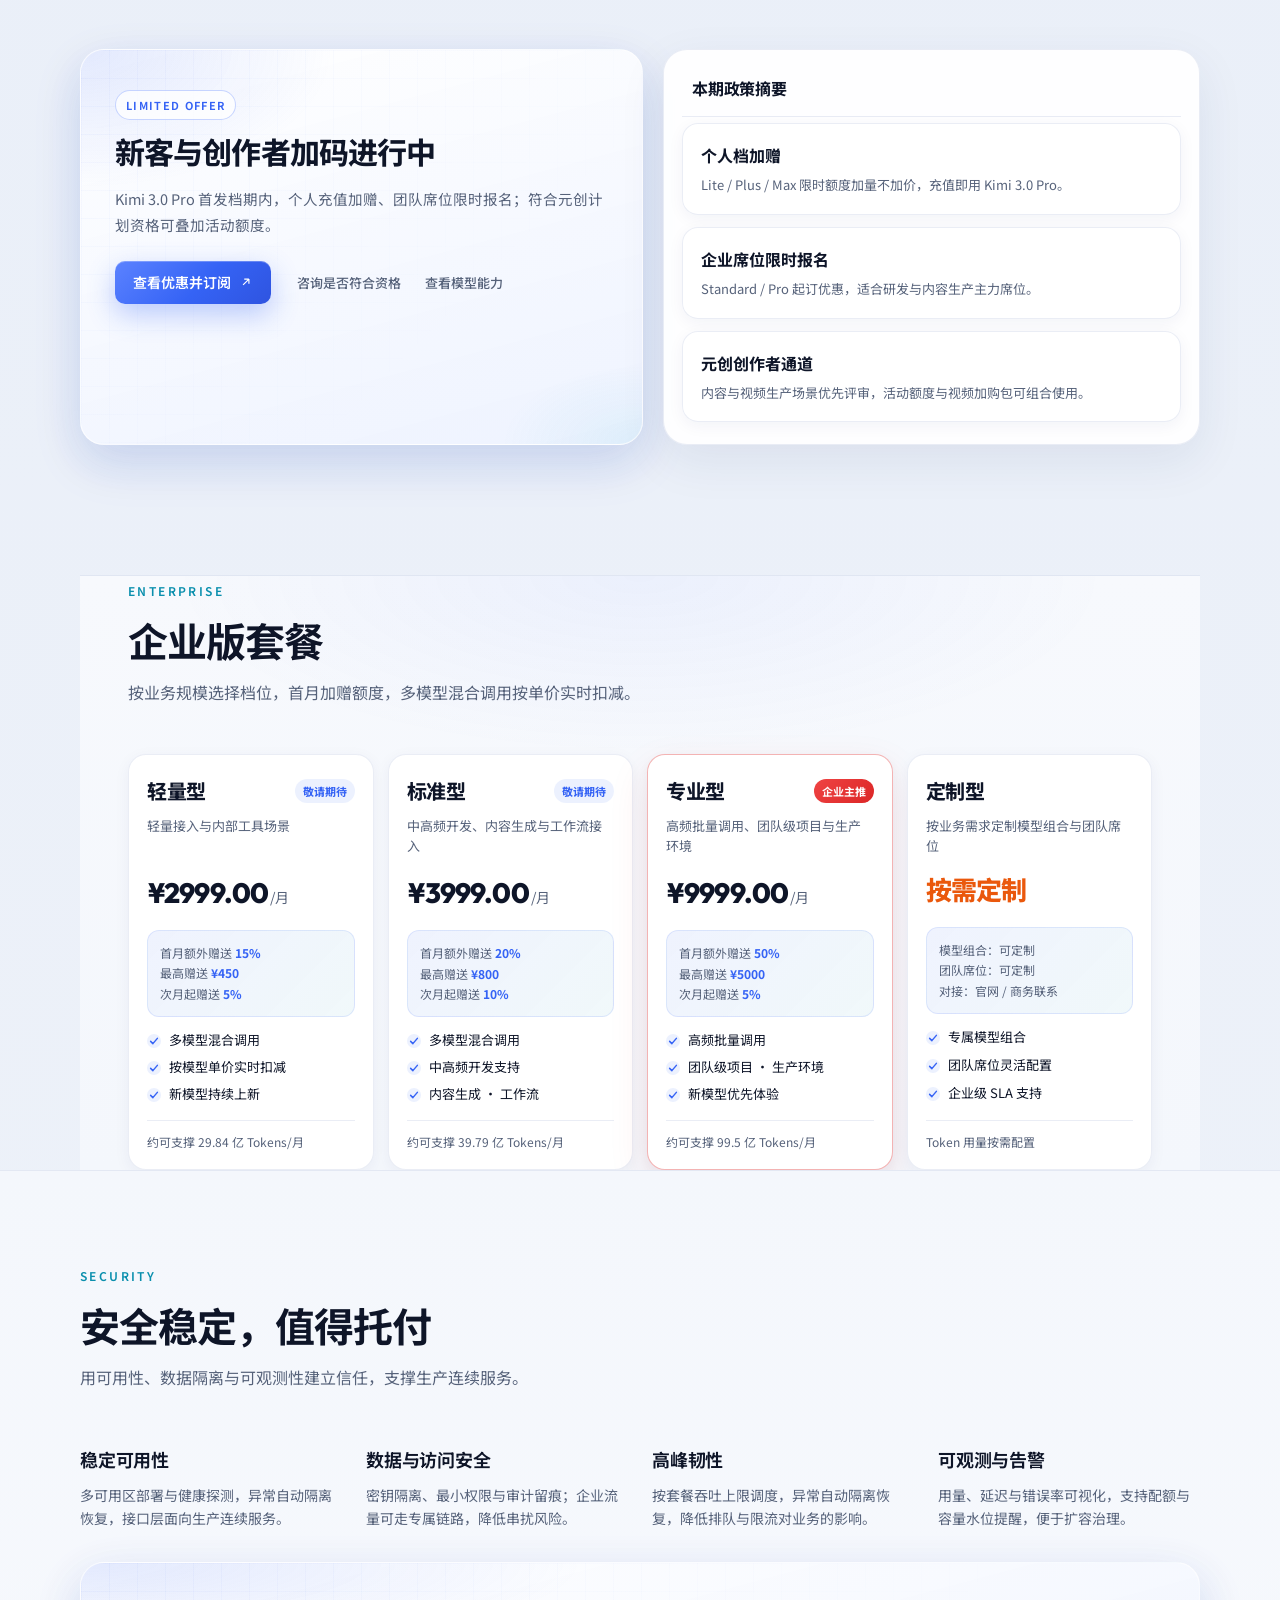
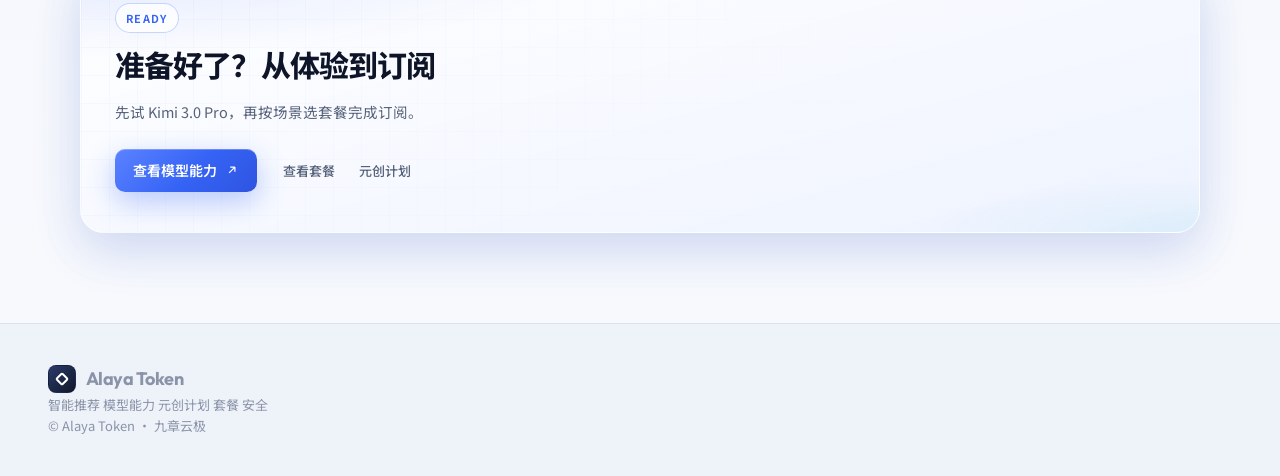
==== commit 15d2b10b: "Clarify titles: 接入顶级开源大模型 + tools only; no-cache meta" ====
--- a/alayaToken.html
+++ b/alayaToken.html
@@ -5,6 +5,9 @@
   <meta name="viewport" content="width=device-width, initial-scale=1.0" />
   <title>Alaya Token — Kimi 3.0 Pro 首发体验</title>
   <meta name="description" content="Kimi 3.0 Pro 首发上线 Alaya Token：智能推荐与能力工具、模型体验入口、元创计划、套餐订购与安全稳定。" />
+  <meta http-equiv="Cache-Control" content="no-cache, no-store, must-revalidate" />
+  <meta http-equiv="Pragma" content="no-cache" />
+  <meta http-equiv="Expires" content="0" />
   <link rel="preconnect" href="https://fonts.googleapis.com" />
   <link rel="preconnect" href="https://fonts.gstatic.com" crossorigin />
   <link href="https://fonts.googleapis.com/css2?family=DM+Sans:ital,opsz,wght@0,9..40,400;0,9..40,500;0,9..40,600;0,9..40,700;1,9..40,400&family=Noto+Sans+SC:wght@400;500;600;700&family=Outfit:wght@500;600;700;800&family=Syne:wght@600;700;800&display=swap" rel="stylesheet" />
@@ -175,45 +178,28 @@
 
         <div class="at-screen2-cap" id="capabilities">
           <div class="at-screen2-cap-head reveal">
-            <p class="section-label">Capability &amp; Tools</p>
-            <h2 class="section-title" id="cap-title">模型能力及工具支持</h2>
-            <p class="section-desc">当前主力模型与主流开发工具链，一套 Token 即可接入生产。</p>
-          </div>
-
-          <div class="at-cap-tools reveal">
-            <div class="at-cap-list">
-              <article class="at-cap-item">
-                <h3>Kimi K3</h3>
-                <p>长上下文旗舰，适合复杂推理、编程协作与 Agent 长链路编排，多文档场景更稳。</p>
-              </article>
-              <article class="at-cap-item">
-                <h3>GLM-5.2</h3>
-                <p>通用对话与办公创作升级，文案、分析、助手类任务响应快，适合团队日常主力调用。</p>
-              </article>
-              <article class="at-cap-item">
-                <h3>DeepSeek-V4 Flash</h3>
-                <p>高性价比推理与代码加速档，批量任务与高频调用更省，适合试跑与生产备份。</p>
-              </article>
-            </div>
-
-            <div class="at-tools-mini">
-              <article class="at-tool-mini">
-                <h4>OpenClaw</h4>
-                <p>Agent / 工作流编排工具，对接 Alaya Token 即可调度多模型完成任务链路。</p>
-              </article>
-              <article class="at-tool-mini">
-                <h4>Claude Code</h4>
-                <p>终端与 IDE 编程助手，兼容 Anthropic 风格接口，指向 Alaya Token 即可编码协作。</p>
-              </article>
-              <article class="at-tool-mini">
-                <h4>Codex</h4>
-                <p>代码生成与补全工具链，OpenAI 兼容协议接入，研发场景开箱即用。</p>
-              </article>
-              <article class="at-tool-mini">
-                <h4>OpenCode</h4>
-                <p>开源编码助手 / 本地开发工具，统一走 Token API，灵活切换 Kimi、GLM、DeepSeek。</p>
-              </article>
-            </div>
+            <p class="section-label">Tools</p>
+            <h2 class="section-title" id="cap-title">主流工具链支持</h2>
+            <p class="section-desc">OpenClaw、Claude Code、Codex、OpenCode 等，一套 Token 即可接入生产。</p>
+          </div>
+
+          <div class="at-tools-mini at-tools-only reveal">
+            <article class="at-tool-mini">
+              <h4>OpenClaw</h4>
+              <p>Agent / 工作流编排工具，对接 Alaya Token 即可调度多模型完成任务链路。</p>
+            </article>
+            <article class="at-tool-mini">
+              <h4>Claude Code</h4>
+              <p>终端与 IDE 编程助手，兼容 Anthropic 风格接口，指向 Alaya Token 即可编码协作。</p>
+            </article>
+            <article class="at-tool-mini">
+              <h4>Codex</h4>
+              <p>代码生成与补全工具链，OpenAI 兼容协议接入，研发场景开箱即用。</p>
+            </article>
+            <article class="at-tool-mini">
+              <h4>OpenCode</h4>
+              <p>开源编码助手 / 本地开发工具，统一走 Token API，灵活切换 Kimi、GLM、DeepSeek。</p>
+            </article>
           </div>
         </div>
       </div>
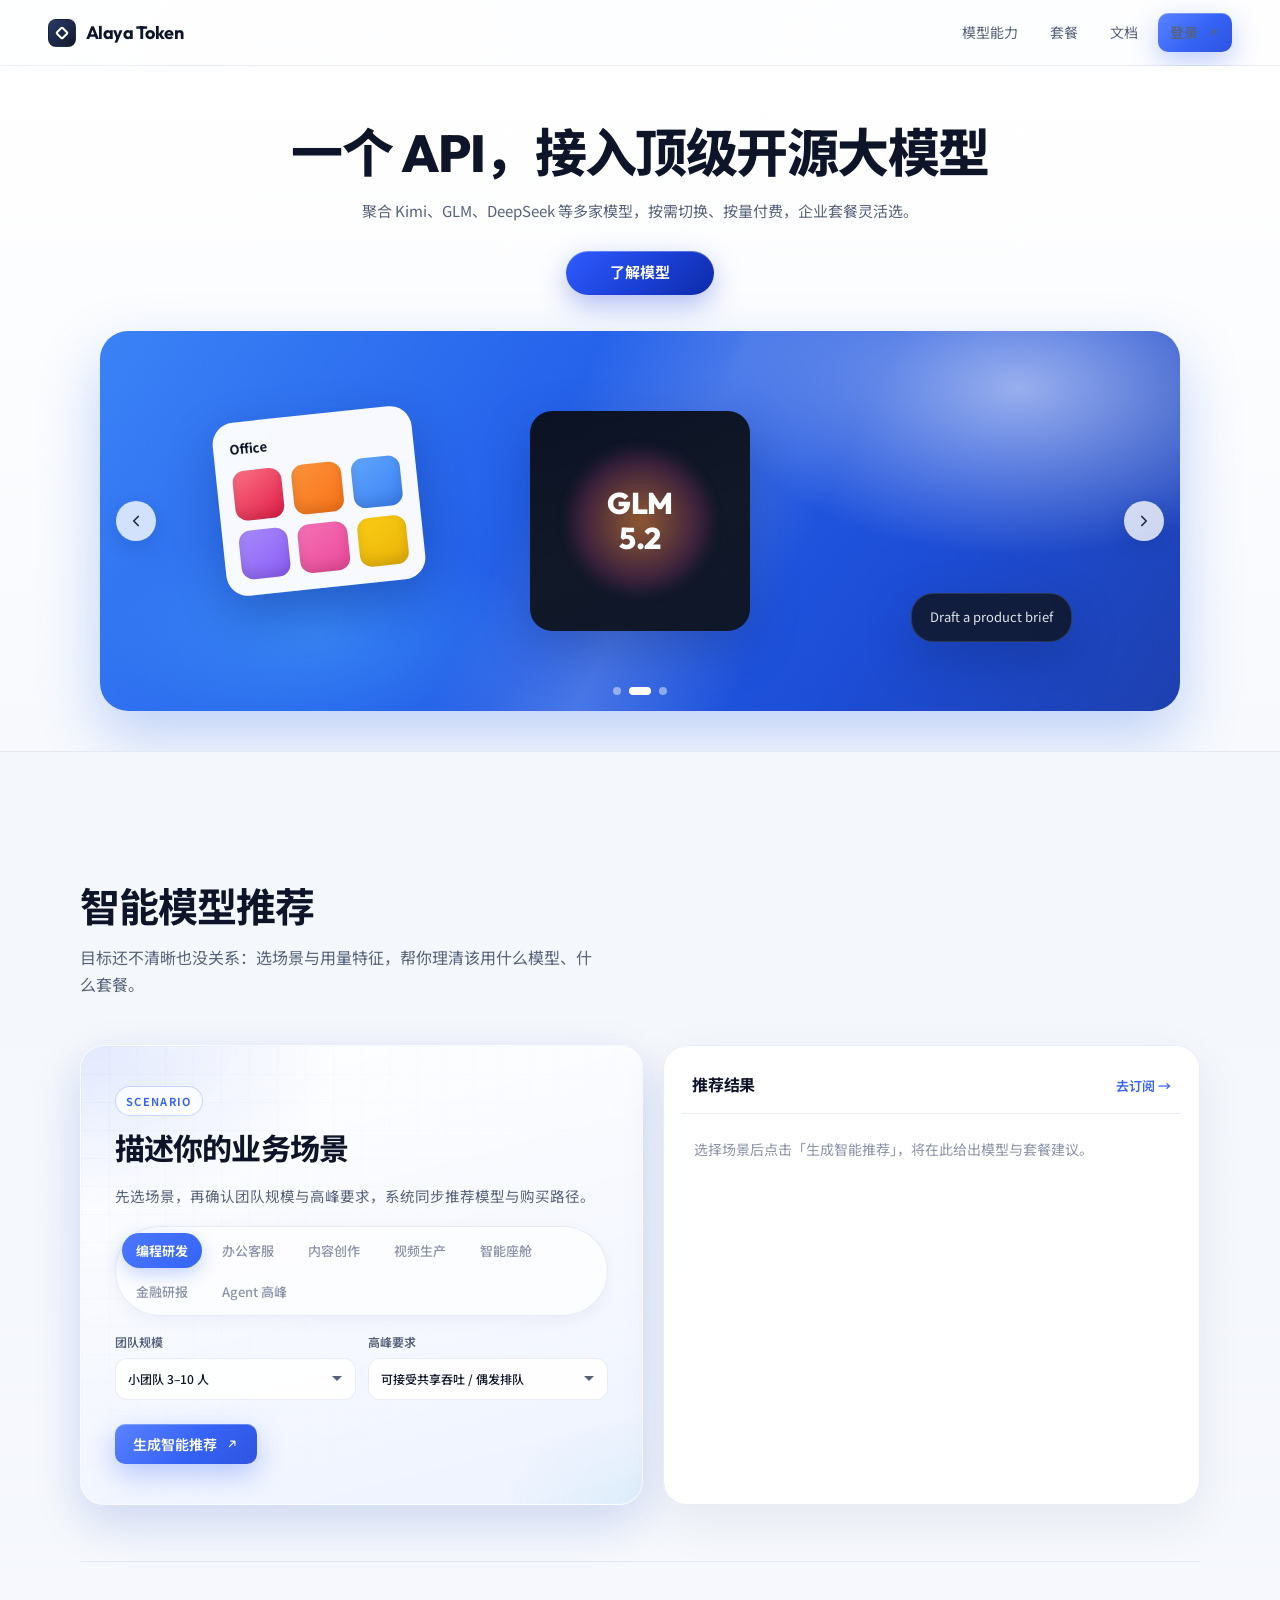
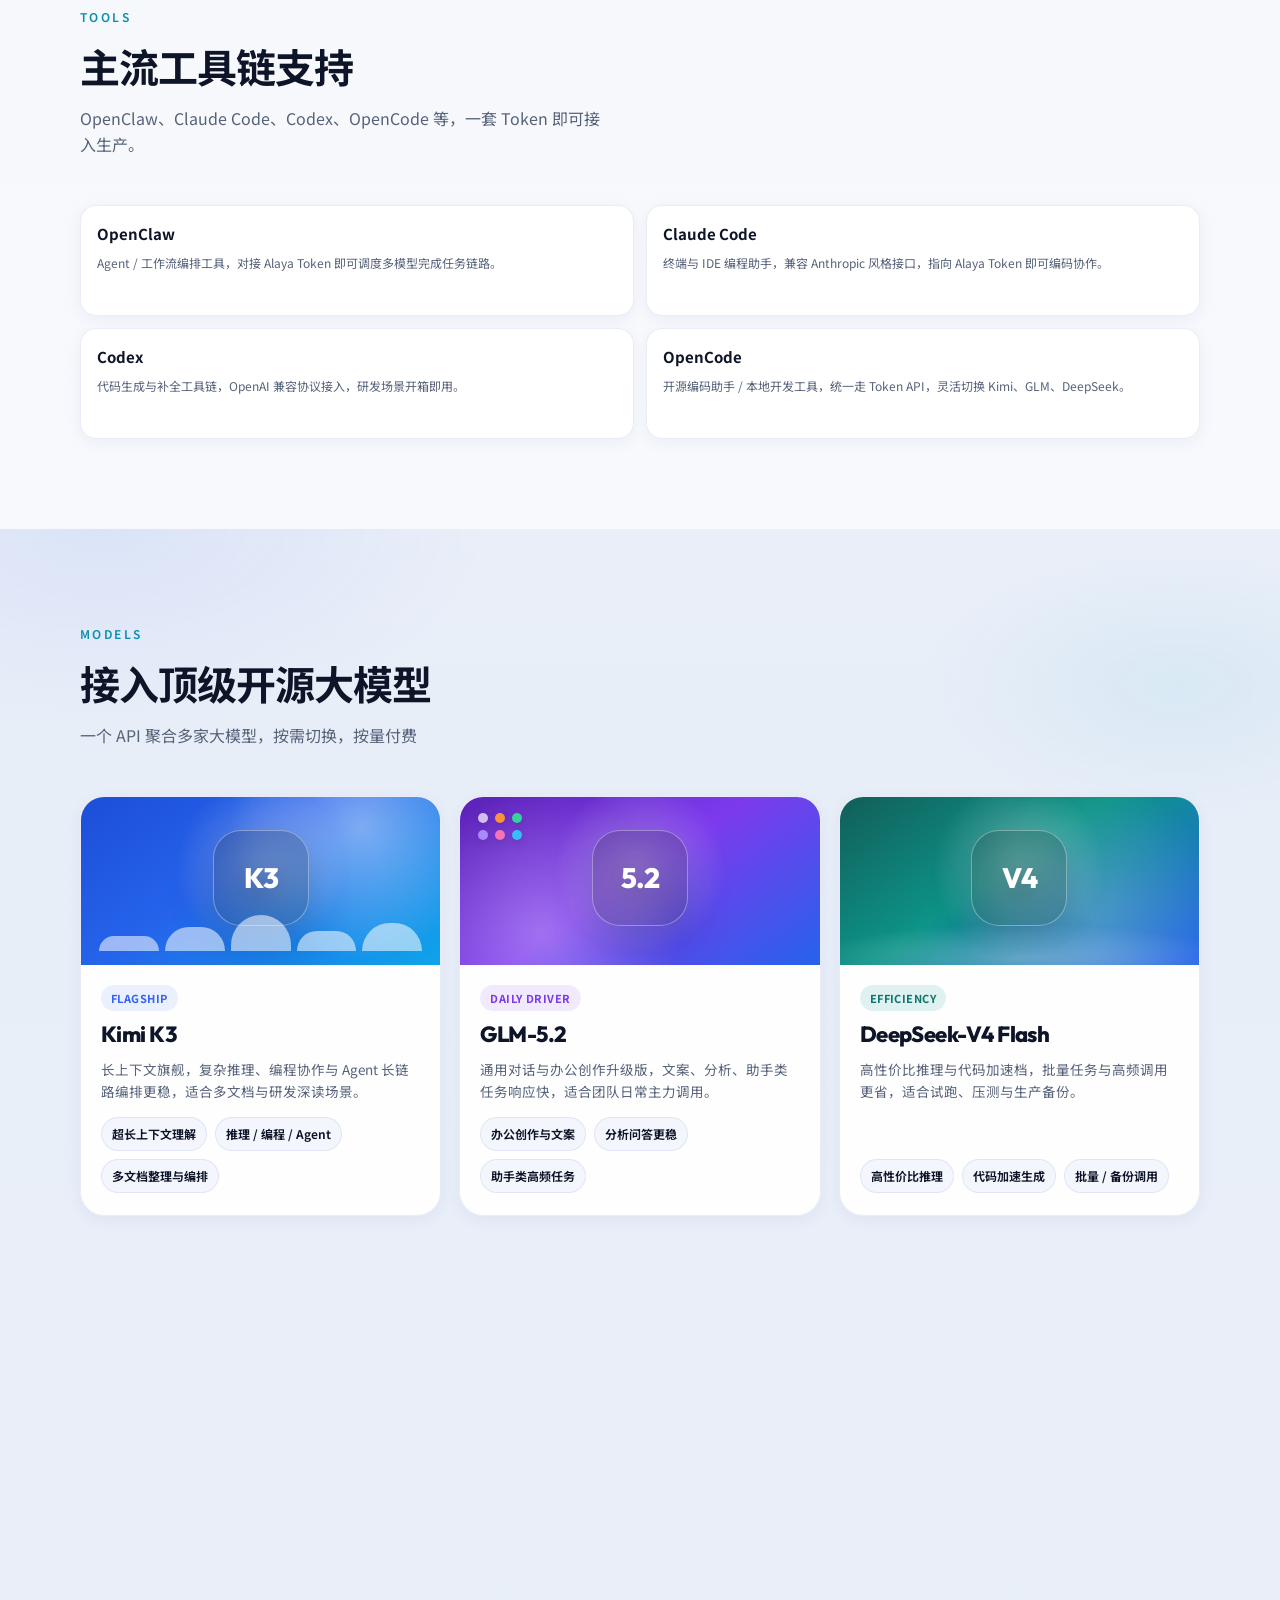
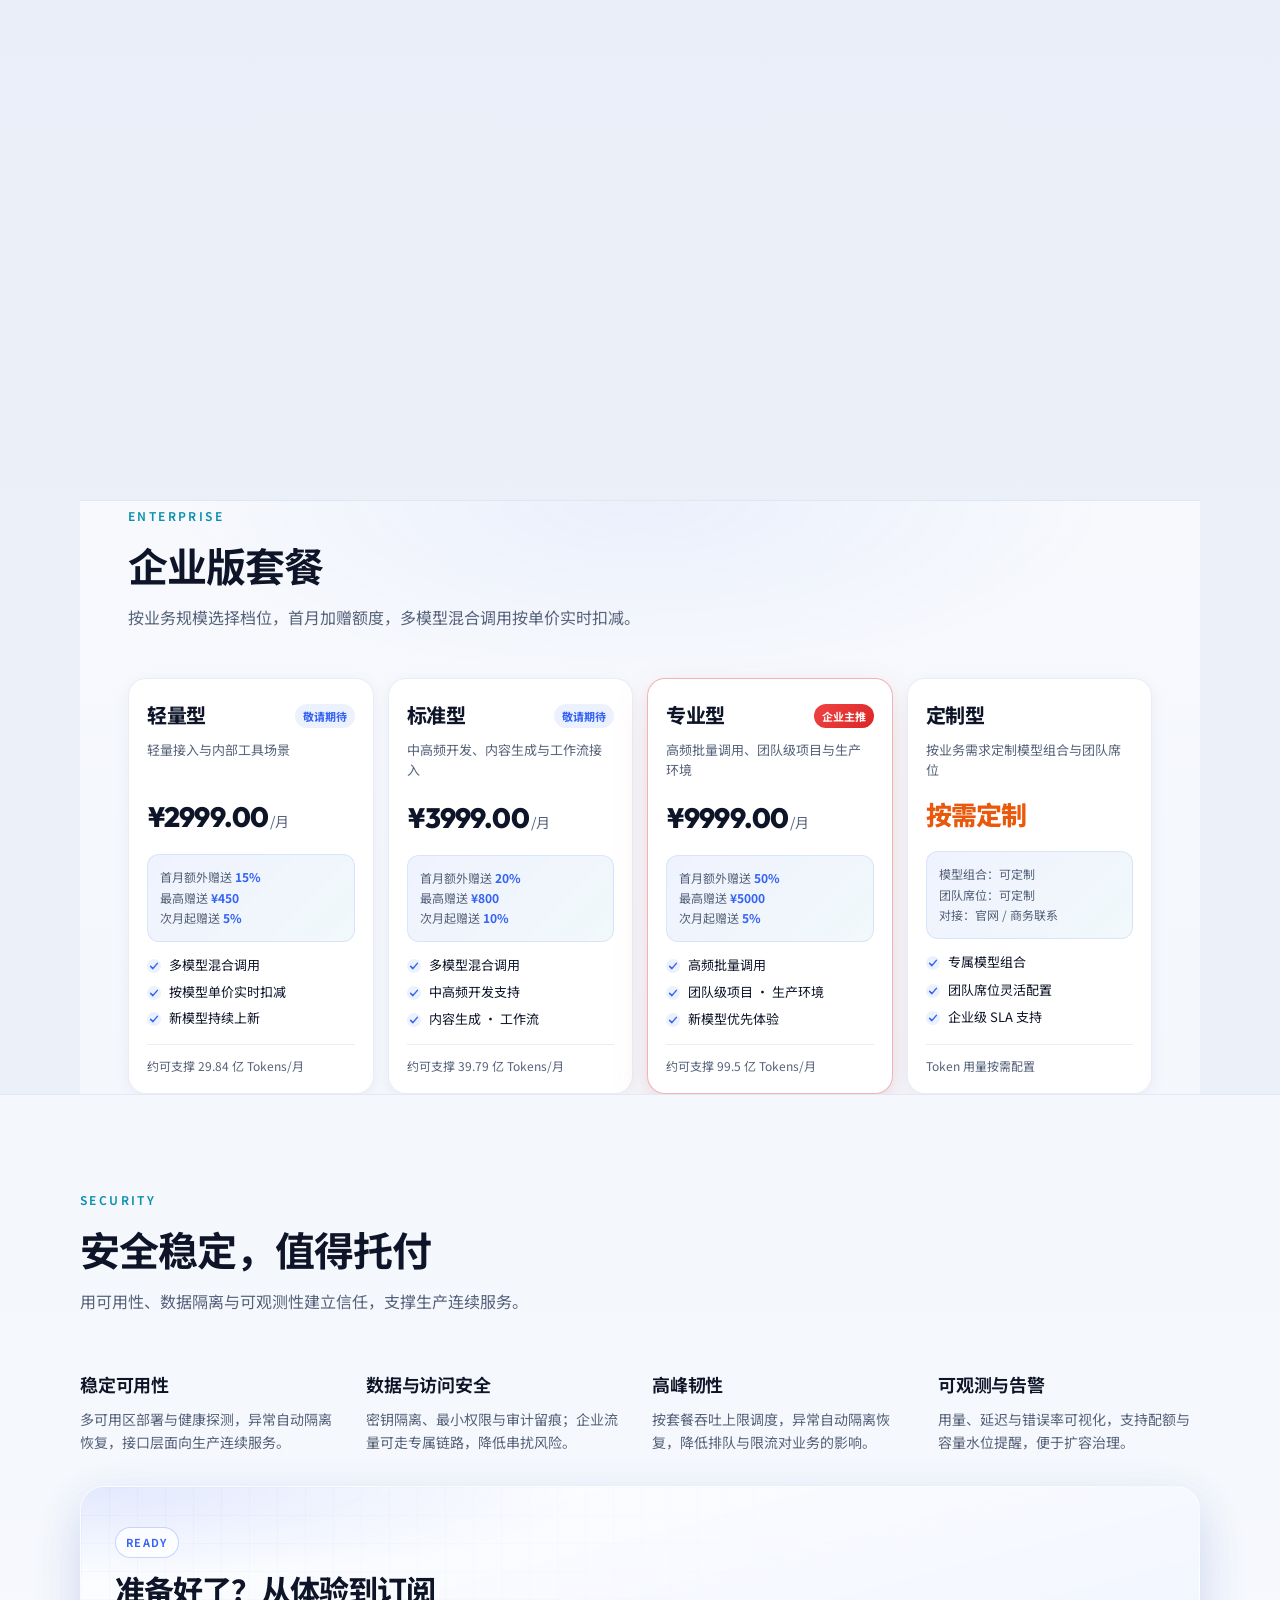
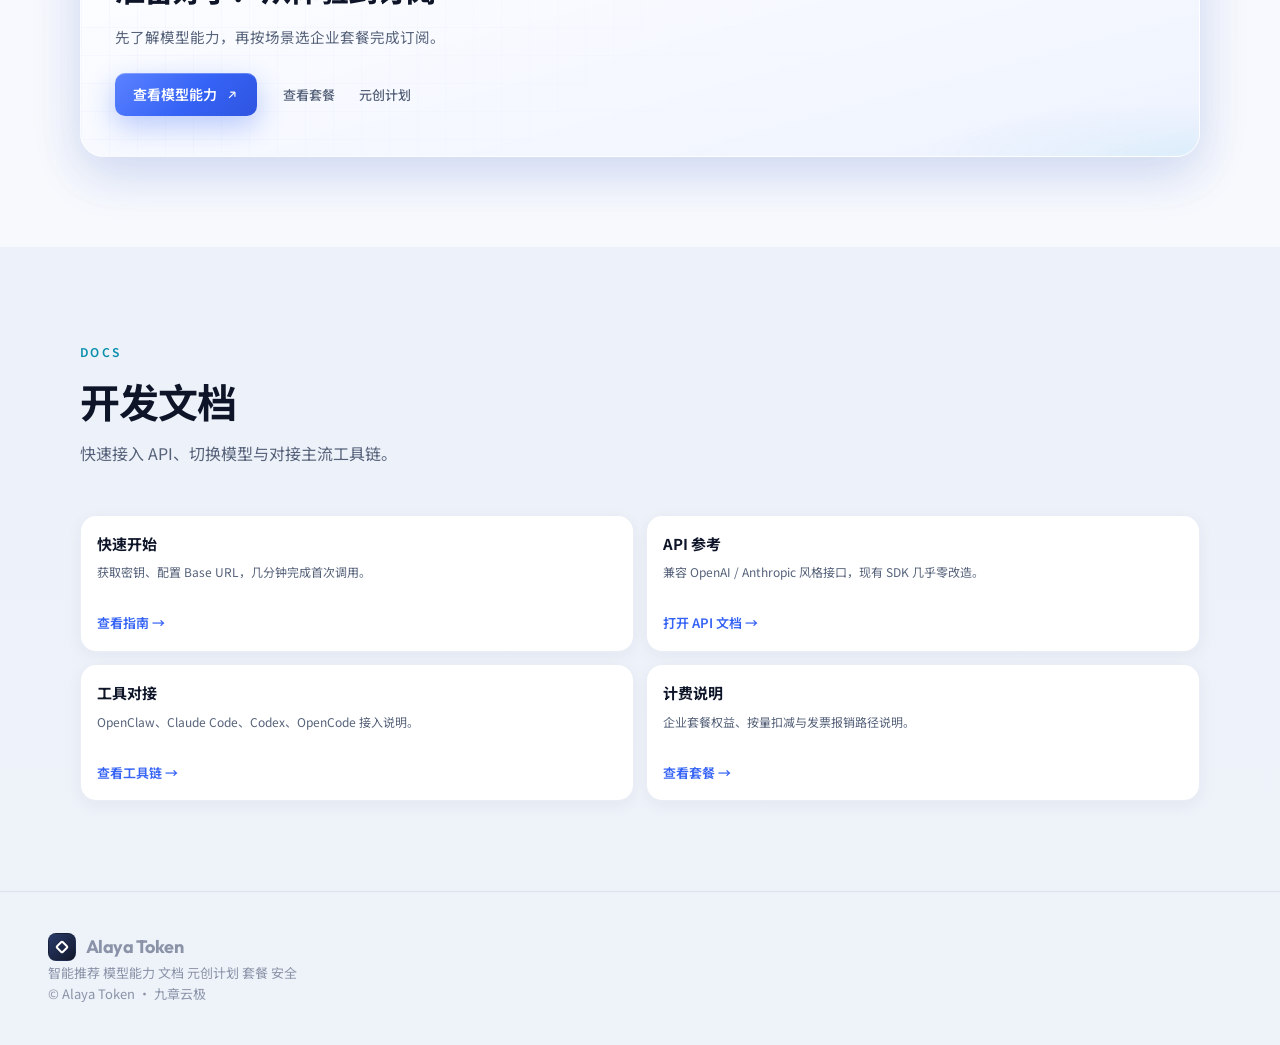
==== commit 404b09e8: "Remove Kimi 3.0 Pro launch ads; add docs entry" ====
--- a/alayaToken.html
+++ b/alayaToken.html
@@ -3,8 +3,8 @@
 <head>
   <meta charset="UTF-8" />
   <meta name="viewport" content="width=device-width, initial-scale=1.0" />
-  <title>Alaya Token — Kimi 3.0 Pro 首发体验</title>
-  <meta name="description" content="Kimi 3.0 Pro 首发上线 Alaya Token：智能推荐与能力工具、模型体验入口、元创计划、套餐订购与安全稳定。" />
+  <title>Alaya Token — 一个 API 聚合多家大模型</title>
+  <meta name="description" content="Alaya Token：一个 API 聚合多家大模型，按需切换、按量付费；智能推荐、工具链支持、企业套餐与安全稳定一站完成。" />
   <meta http-equiv="Cache-Control" content="no-cache, no-store, must-revalidate" />
   <meta http-equiv="Pragma" content="no-cache" />
   <meta http-equiv="Expires" content="0" />
@@ -16,11 +16,6 @@
 </head>
 <body class="at-landing">
   <div class="page-glow" aria-hidden="true"></div>
-  <div class="notice-bar">
-    <span class="notice-dot" aria-hidden="true"></span>
-    Kimi 3.0 Pro 首发上线 Token Plan
-    <a href="#experience">立即体验 →</a>
-  </div>
 
   <header class="site-header">
     <a class="logo" href="alayaToken.html">
@@ -30,6 +25,7 @@
     <nav class="header-nav" aria-label="主导航">
       <a href="#experience">模型能力</a>
       <a href="#subscribe">套餐</a>
+      <a href="#docs">文档</a>
       <a class="btn btn-primary" href="#login">
         登录
         <svg class="arrow" viewBox="0 0 24 24" aria-hidden="true"><path d="M7 17L17 7M17 7H9M17 7v8"/></svg>
@@ -38,15 +34,15 @@
   </header>
 
   <main>
-    <!-- 1. 首屏：居中标题 + 蓝色大卡轮播（参考 Token Plan 广告首屏） -->
+    <!-- 1. 首屏：平台价值 + 模型轮播 -->
     <section class="at-hero-qwen" id="hero" aria-labelledby="hero-title">
       <div class="at-hero-qwen-inner">
         <div class="at-hero-qwen-copy">
-          <h1 id="hero-title">Kimi 3.0 Pro 已就位!</h1>
+          <h1 id="hero-title">一个 API，接入顶级开源大模型</h1>
           <p class="at-hero-qwen-lead">
-            新客首购 Token Plan 低至 5 折，模型与 Agent 能力一次配齐，多档套餐灵活选。
+            聚合 Kimi、GLM、DeepSeek 等多家模型，按需切换、按量付费，企业套餐灵活选。
           </p>
-          <a class="at-hero-pill" href="#experience">立即体验</a>
+          <a class="at-hero-pill" href="#experience">了解模型</a>
         </div>
 
         <div class="at-hero-banner" id="heroBanner" data-index="0">
@@ -67,7 +63,7 @@
               </div>
               <div class="at-float at-float-main">
                 <span class="at-float-glow" aria-hidden="true"></span>
-                <strong>Kimi<br />3.0 PRO</strong>
+                <strong>Kimi<br />K3</strong>
               </div>
               <div class="at-float at-float-chat" aria-hidden="true">
                 <span>What do you want to create?</span>
@@ -76,17 +72,17 @@
 
             <article class="at-hero-slide" data-slide="1" hidden>
               <div class="at-float at-float-side" aria-hidden="true">
-                <span class="at-float-label">Image</span>
+                <span class="at-float-label">Office</span>
                 <div class="at-float-dots at-float-dots-warm">
                   <i></i><i></i><i></i><i></i><i></i><i></i>
                 </div>
               </div>
               <div class="at-float at-float-main at-float-main-alt">
                 <span class="at-float-glow" aria-hidden="true"></span>
-                <strong>Seedream<br />5.5</strong>
+                <strong>GLM<br />5.2</strong>
               </div>
               <div class="at-float at-float-chat" aria-hidden="true">
-                <span>Generate a 4K product shot</span>
+                <span>Draft a product brief</span>
               </div>
             </article>
 
@@ -99,7 +95,7 @@
               </div>
               <div class="at-float at-float-main at-float-main-ds">
                 <span class="at-float-glow" aria-hidden="true"></span>
-                <strong>DeepSeek<br />系列</strong>
+                <strong>DeepSeek<br />V4 Flash</strong>
               </div>
               <div class="at-float at-float-chat" aria-hidden="true">
                 <span>Refactor this Python service</span>
@@ -288,7 +284,7 @@
           <aside class="hub-intro">
             <span class="hub-eyebrow">Limited Offer</span>
             <h2>新客与创作者加码进行中</h2>
-            <p>Kimi 3.0 Pro 首发档期内，个人充值加赠、团队席位限时报名；符合元创计划资格可叠加活动额度。</p>
+            <p>元创计划进行中：企业套餐限时报名，符合资格可叠加活动额度，降低首次付费门槛。</p>
             <div class="hub-intro-actions">
               <a class="btn btn-primary" href="#subscribe">
                 查看优惠并订阅
@@ -308,7 +304,7 @@
             <ul class="hub-latest-list" style="list-style:none;display:grid;gap:12px;padding:0;margin:0">
               <li class="at-cap-item">
                 <h3>个人档加赠</h3>
-                <p>Lite / Plus / Max 限时额度加量不加价，充值即用 Kimi 3.0 Pro。</p>
+                <p>企业档限时加赠，额度加量不加价，多模型统一按量扣减。</p>
               </li>
               <li class="at-cap-item">
                 <h3>企业席位限时报名</h3>
@@ -443,7 +439,7 @@
         <aside class="hub-intro reliability-cta reveal">
           <span class="hub-eyebrow">Ready</span>
           <h2>准备好了？从体验到订阅</h2>
-          <p>先试 Kimi 3.0 Pro，再按场景选套餐完成订阅。</p>
+          <p>先了解模型能力，再按场景选企业套餐完成订阅。</p>
           <div class="hub-intro-actions">
             <a class="btn btn-primary" href="#experience">
               查看模型能力
@@ -455,6 +451,37 @@
             </div>
           </div>
         </aside>
+      </div>
+    </section>
+
+    <!-- 文档入口 -->
+    <section class="section" id="docs" aria-labelledby="docs-title">
+      <div class="section-inner">
+        <p class="section-label reveal">Docs</p>
+        <h2 class="section-title reveal" id="docs-title">开发文档</h2>
+        <p class="section-desc reveal">快速接入 API、切换模型与对接主流工具链。</p>
+        <div class="at-tools-mini at-tools-only reveal">
+          <article class="at-tool-mini">
+            <h4>快速开始</h4>
+            <p>获取密钥、配置 Base URL，几分钟完成首次调用。</p>
+            <a class="text-link" href="#login">查看指南 →</a>
+          </article>
+          <article class="at-tool-mini">
+            <h4>API 参考</h4>
+            <p>兼容 OpenAI / Anthropic 风格接口，现有 SDK 几乎零改造。</p>
+            <a class="text-link" href="#login">打开 API 文档 →</a>
+          </article>
+          <article class="at-tool-mini">
+            <h4>工具对接</h4>
+            <p>OpenClaw、Claude Code、Codex、OpenCode 接入说明。</p>
+            <a class="text-link" href="#capabilities">查看工具链 →</a>
+          </article>
+          <article class="at-tool-mini">
+            <h4>计费说明</h4>
+            <p>企业套餐权益、按量扣减与发票报销路径说明。</p>
+            <a class="text-link" href="#subscribe">查看套餐 →</a>
+          </article>
+        </div>
       </div>
     </section>
   </main>
@@ -468,6 +495,7 @@
       <nav class="footer-nav" aria-label="页脚">
         <a href="#recommend">智能推荐</a>
         <a href="#experience">模型能力</a>
+        <a href="#docs">文档</a>
         <a href="#campaign">元创计划</a>
         <a href="#subscribe">套餐</a>
         <a href="#reliability">安全</a>
--- a/alaya-token.css
+++ b/alaya-token.css
@@ -309,31 +309,10 @@
   margin-bottom: 22px;
 }
 
-.at-cap-tools {
-  display: grid;
-  grid-template-columns: 1fr 1fr;
-  gap: 18px;
-  align-items: start;
-}
-
-.at-cap-tools .at-cap-list::before,
-.at-tools-mini::before {
-  display: block;
-  font-size: 12px;
-  font-weight: 700;
-  letter-spacing: 0.06em;
-  text-transform: uppercase;
-  color: var(--text-dim);
-  margin-bottom: 4px;
-  grid-column: 1 / -1;
-}
-
-.at-cap-tools .at-cap-list::before {
-  content: "Models";
-}
-
-.at-tools-mini::before {
-  content: "Tools";
+.at-tools-only {
+  display: grid;
+  grid-template-columns: repeat(4, minmax(0, 1fr));
+  gap: 12px;
 }
 
 /* —— 3. Model capability showcase —— */
@@ -783,9 +762,9 @@
 }
 
 @media (max-width: 960px) {
-  .at-cap-tools,
+  .at-tools-only,
   .at-model-showcase {
-    grid-template-columns: 1fr;
+    grid-template-columns: 1fr 1fr;
   }
 
   .at-float-side {
@@ -817,6 +796,7 @@
 
 @media (max-width: 640px) {
   .at-ent-grid,
+  .at-tools-only,
   .at-tools-mini {
     grid-template-columns: 1fr;
   }
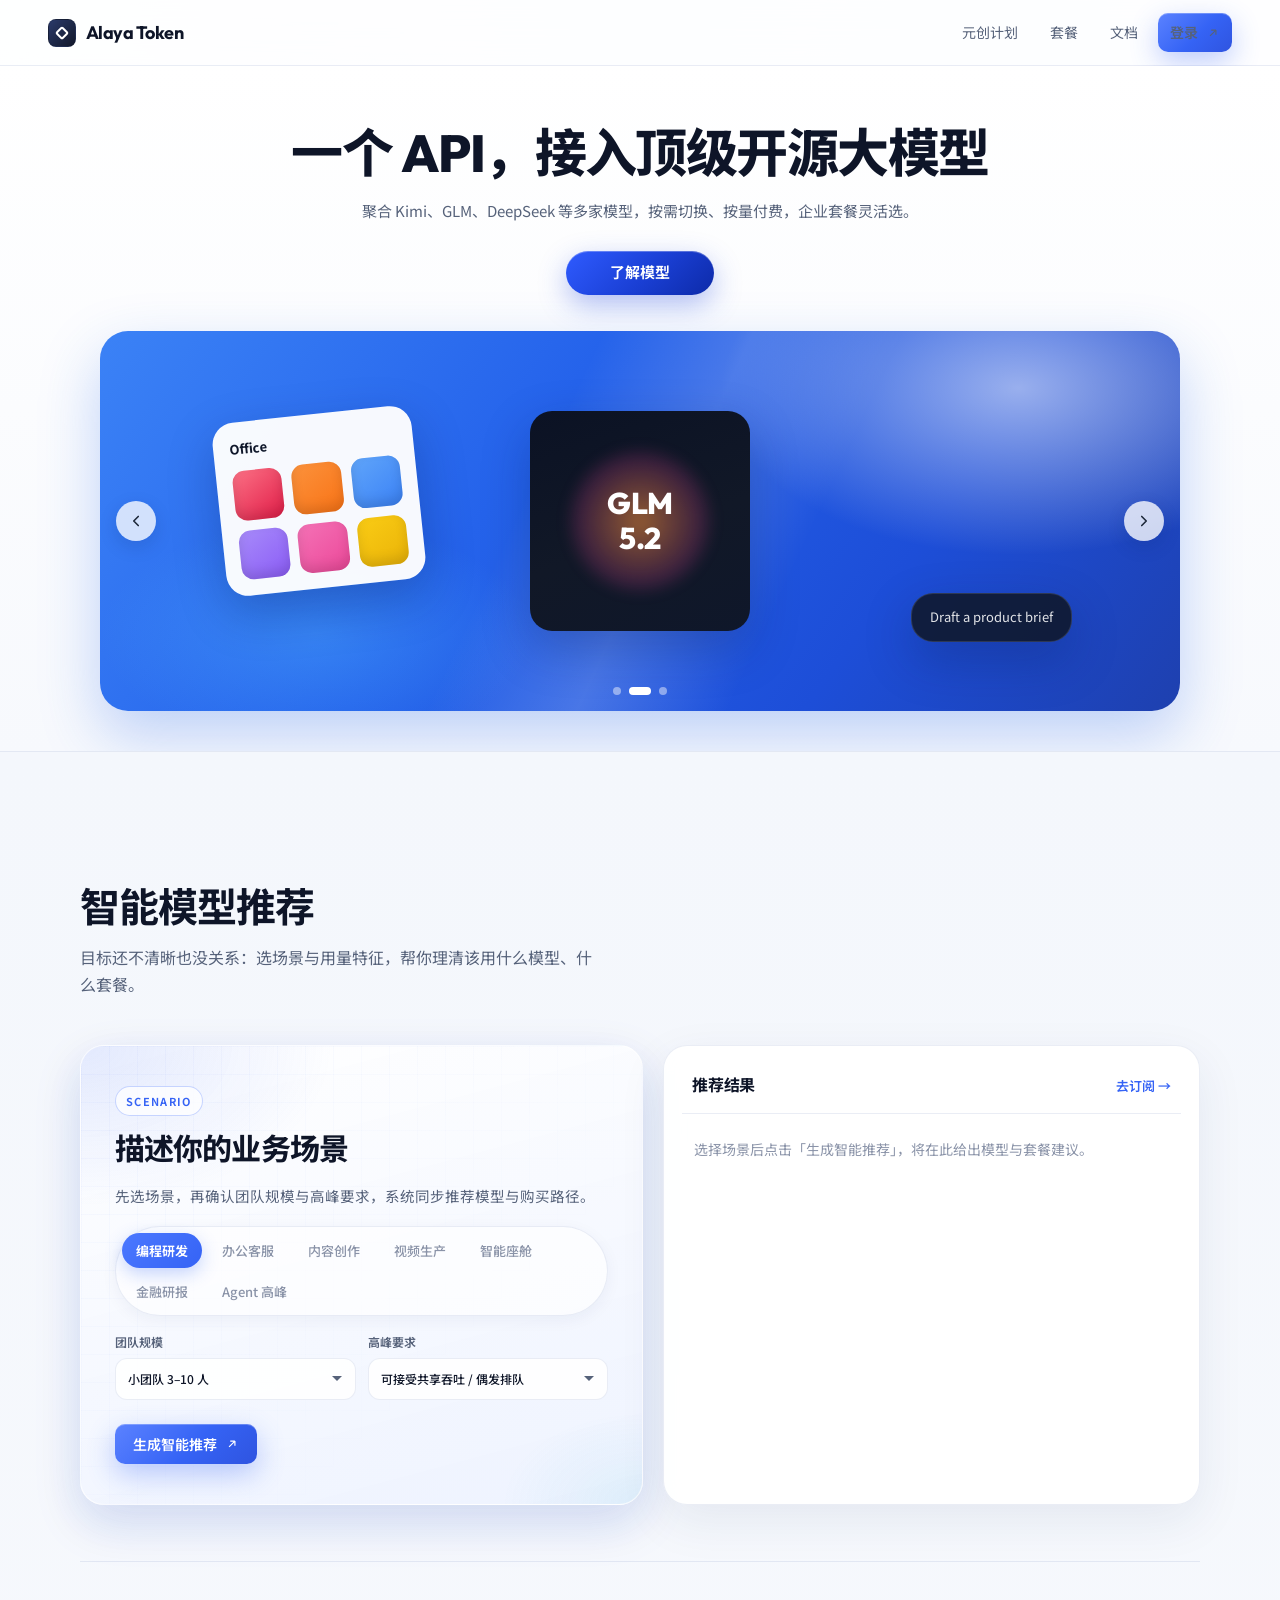
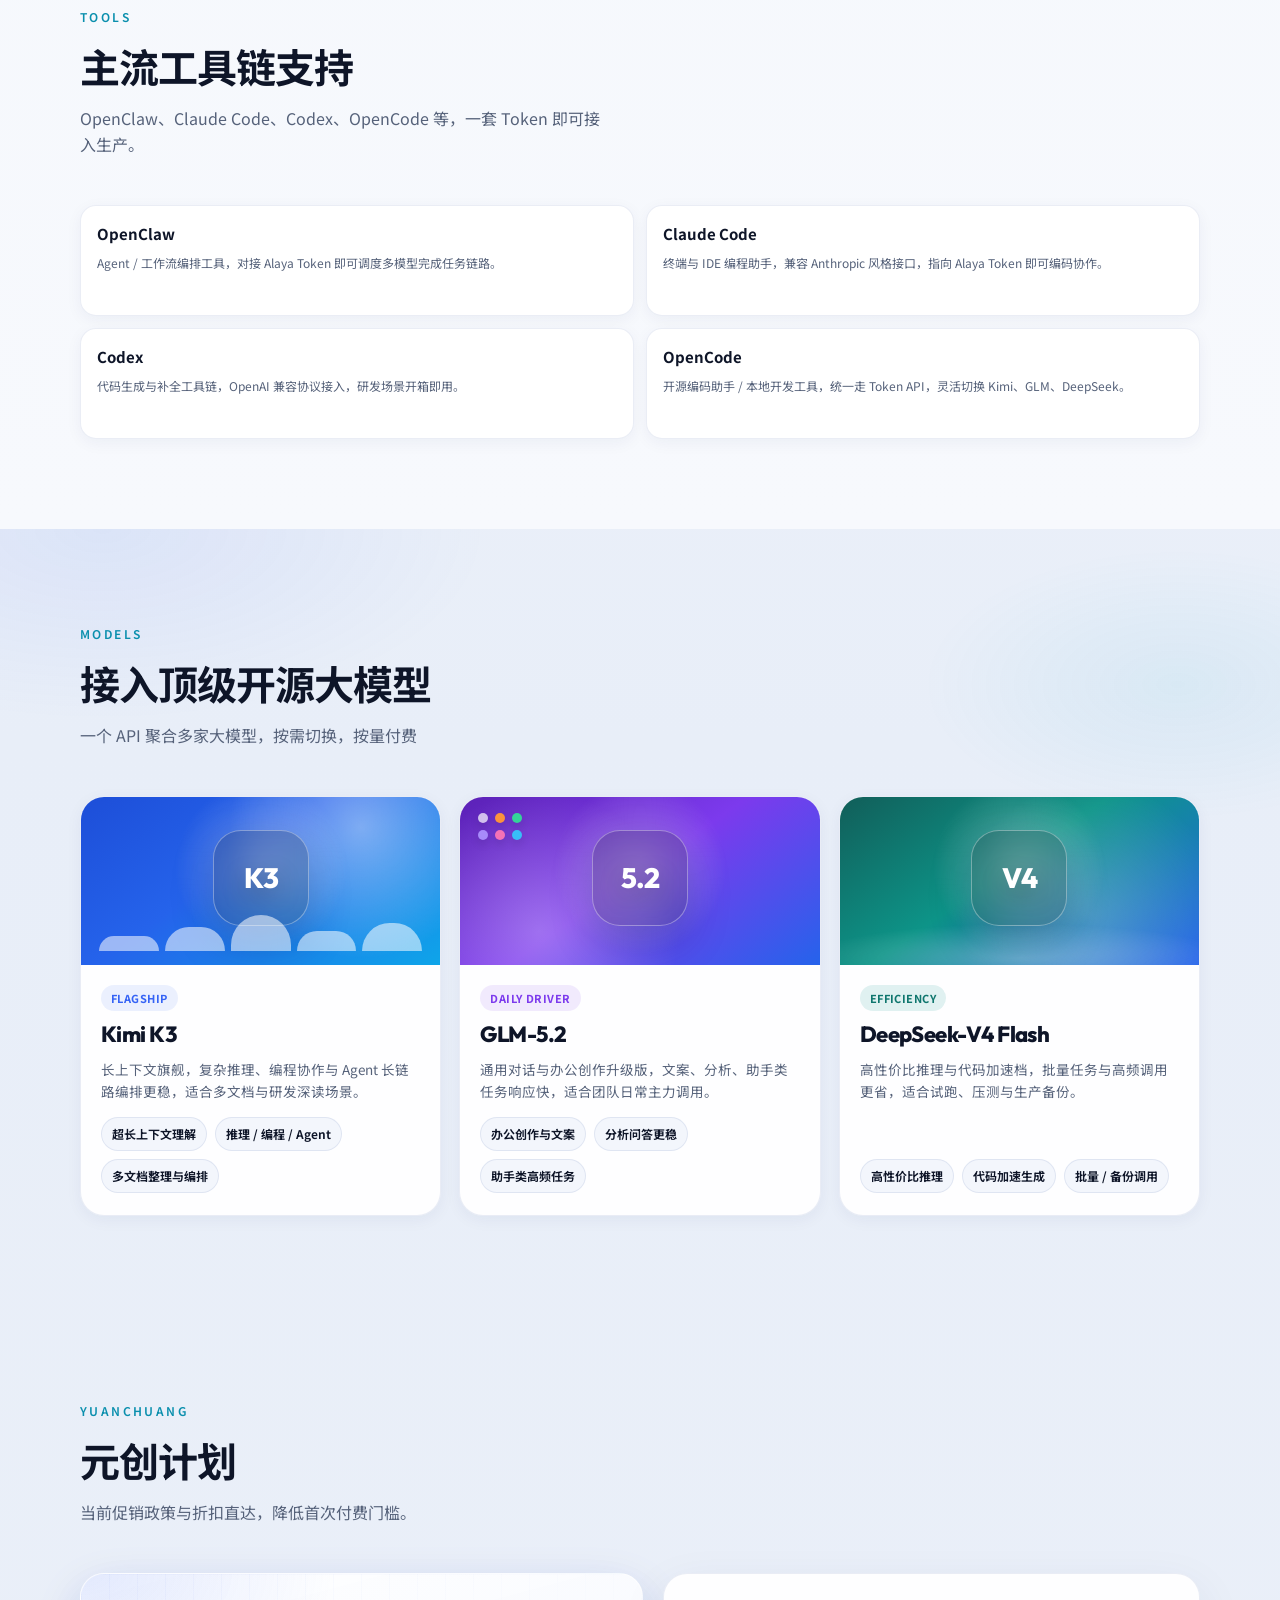
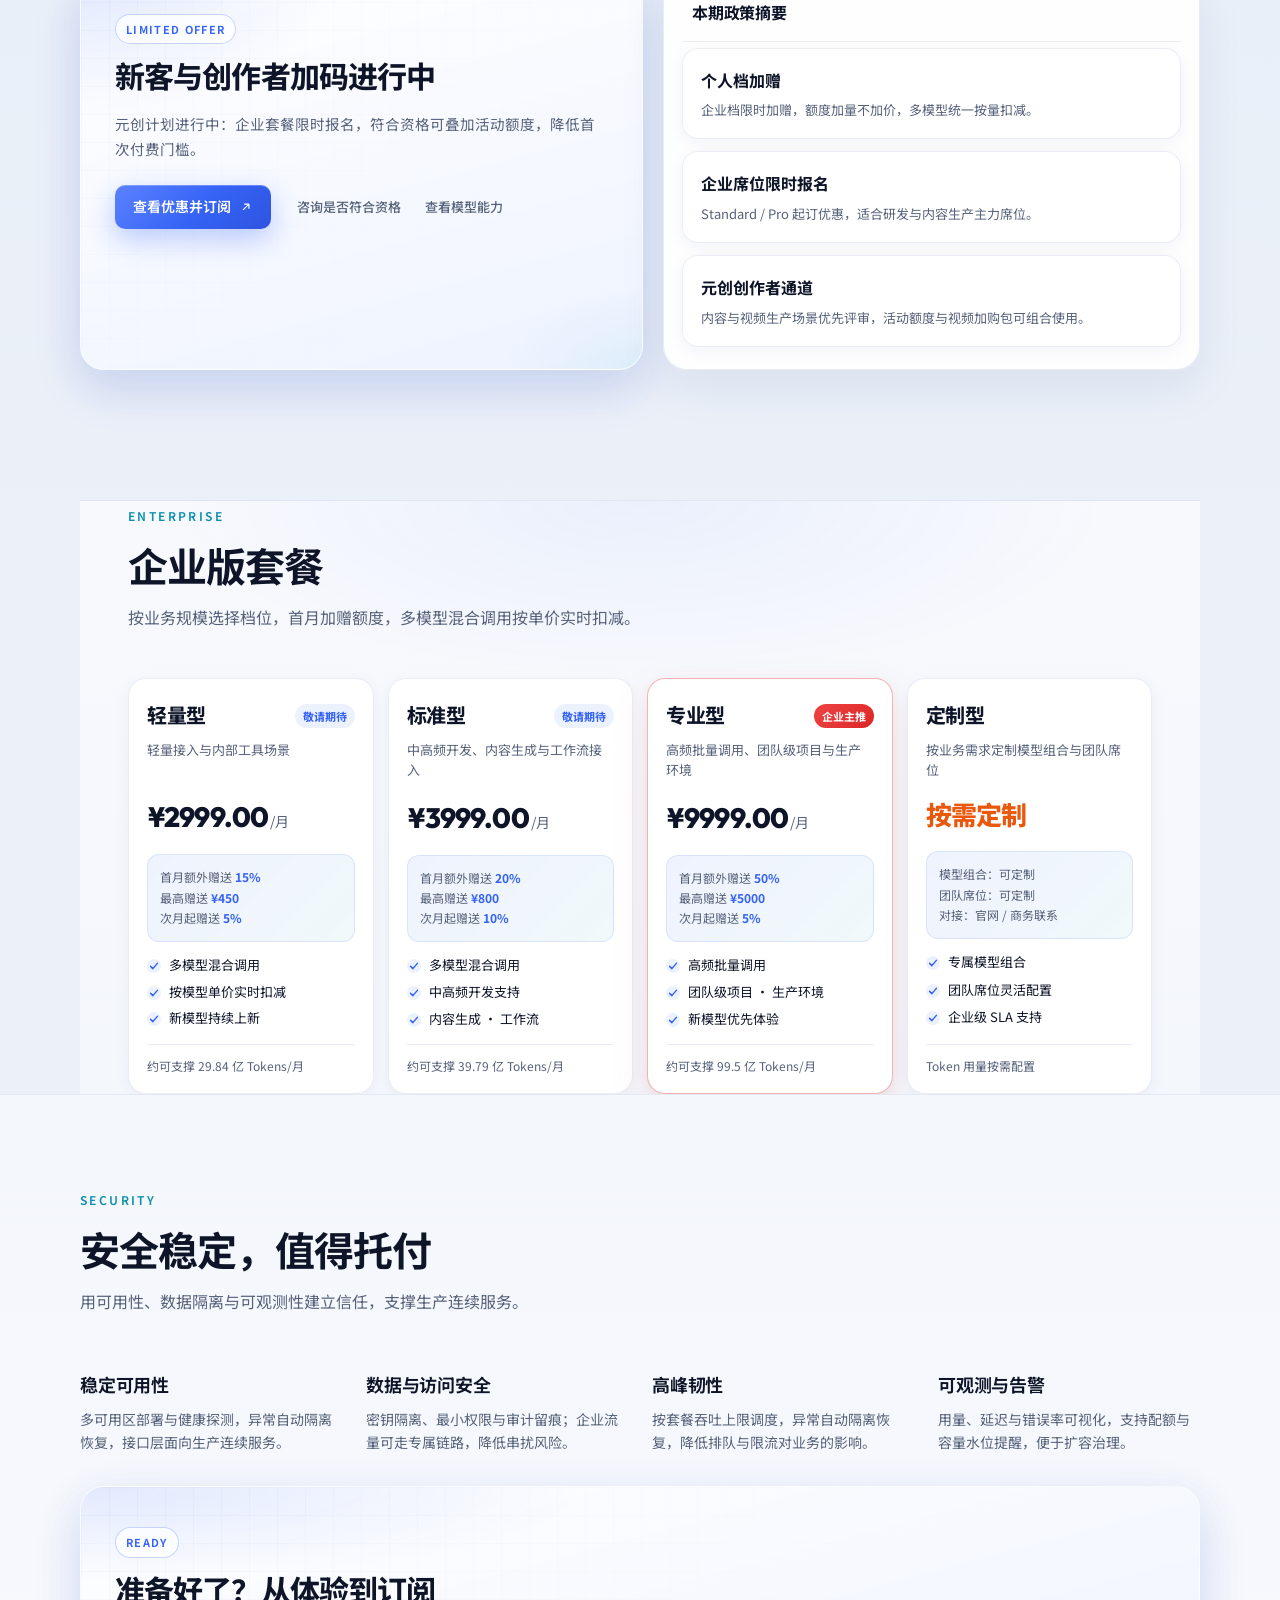
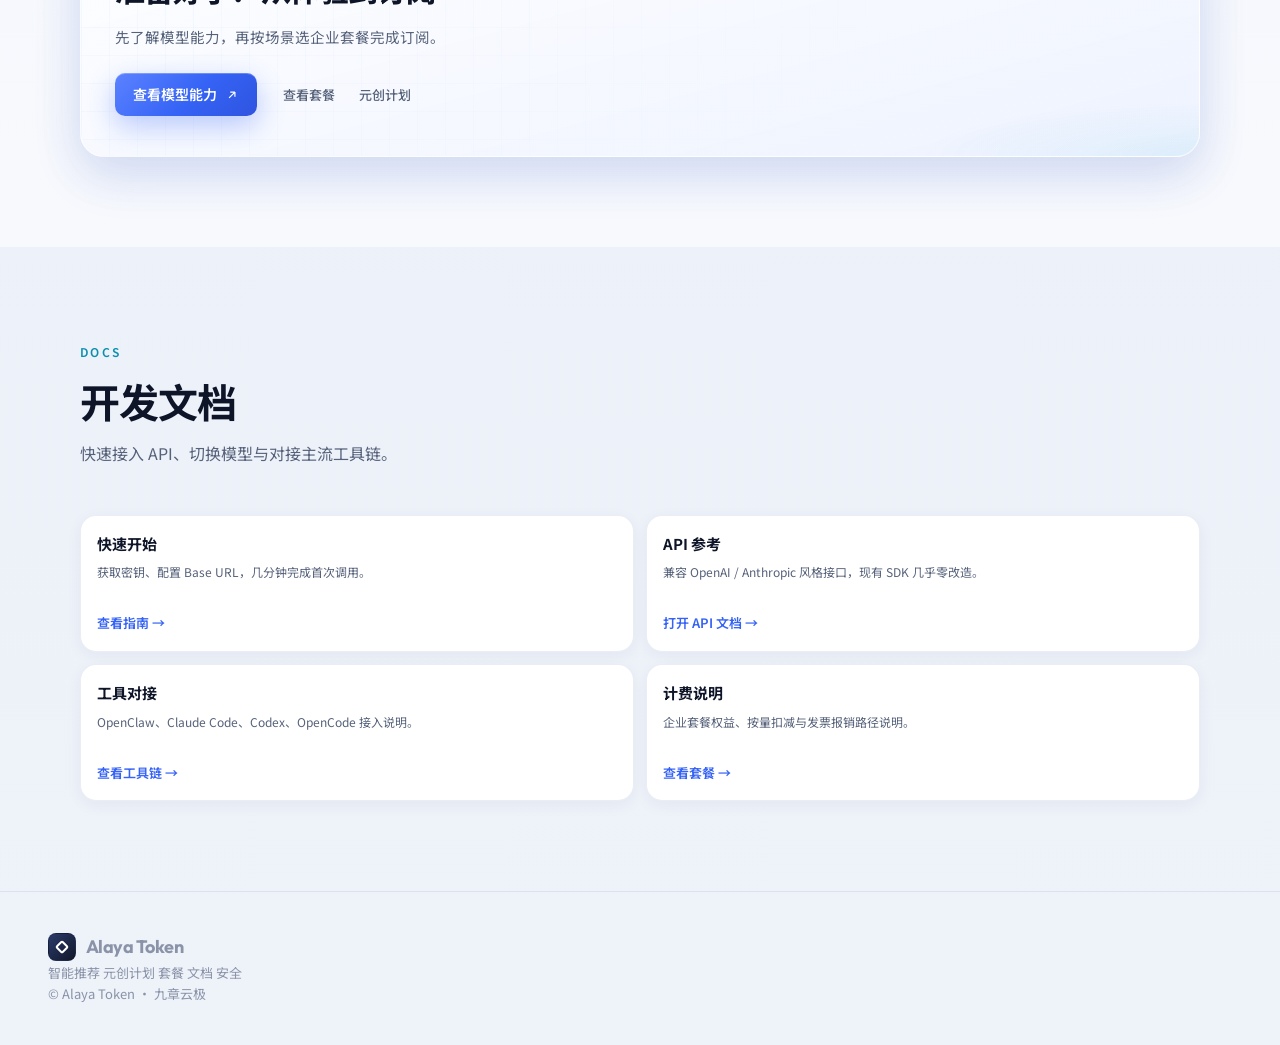
==== commit ce4c0479: "Nav: 模型能力 -> 元创计划" ====
--- a/alayaToken.html
+++ b/alayaToken.html
@@ -23,7 +23,7 @@
       Alaya Token
     </a>
     <nav class="header-nav" aria-label="主导航">
-      <a href="#experience">模型能力</a>
+      <a href="#campaign">元创计划</a>
       <a href="#subscribe">套餐</a>
       <a href="#docs">文档</a>
       <a class="btn btn-primary" href="#login">
@@ -494,10 +494,9 @@
       </a>
       <nav class="footer-nav" aria-label="页脚">
         <a href="#recommend">智能推荐</a>
-        <a href="#experience">模型能力</a>
-        <a href="#docs">文档</a>
         <a href="#campaign">元创计划</a>
         <a href="#subscribe">套餐</a>
+        <a href="#docs">文档</a>
         <a href="#reliability">安全</a>
       </nav>
       <p class="footer-copy">© Alaya Token · 九章云极</p>
--- a/alaya-token.css
+++ b/alaya-token.css
@@ -2,10 +2,12 @@
 
 .at-landing .site-header {
   background: rgba(255, 255, 255, 0.9);
-}
-
-.at-landing .notice-bar a {
-  color: var(--accent);
+  top: 0;
+}
+
+.at-landing .site-header.is-stuck,
+.at-landing .site-header {
+  margin-top: 0;
 }
 
 /* —— 1. Hero: centered copy + blue banner carousel —— */
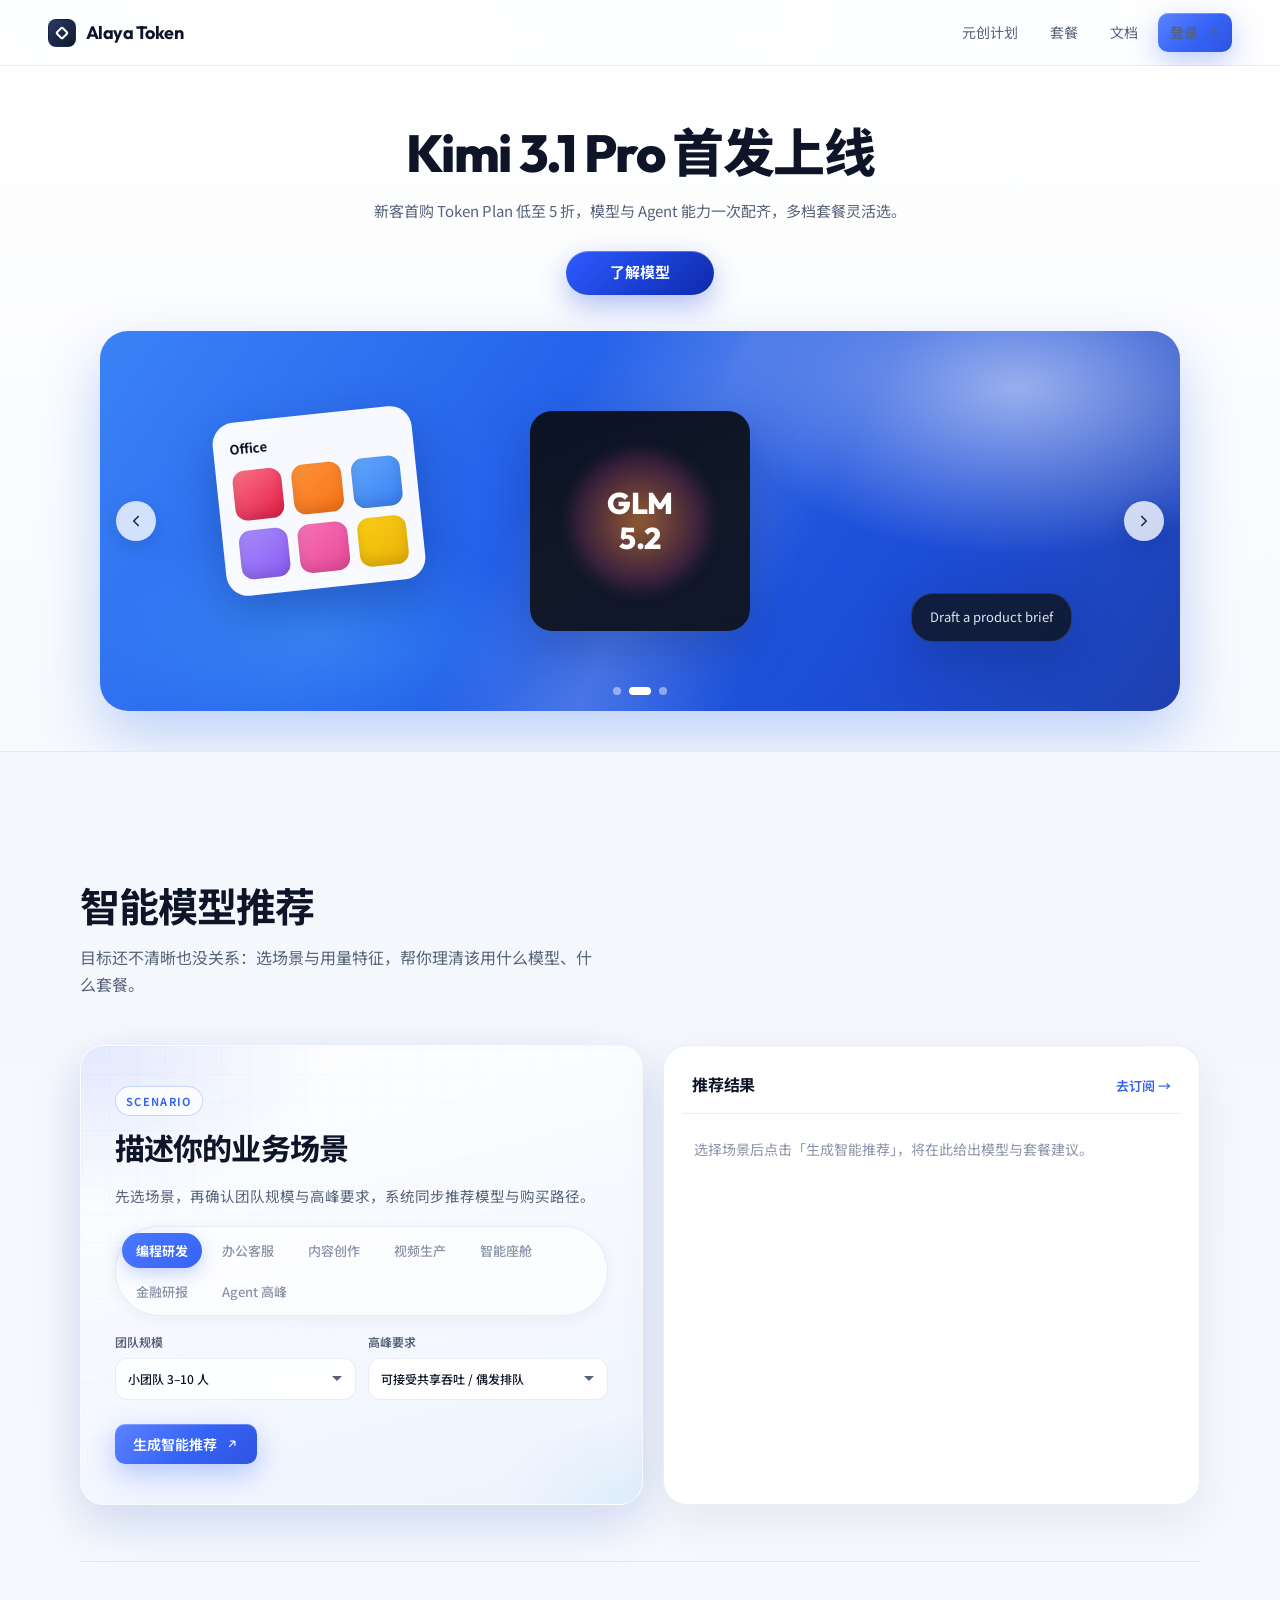
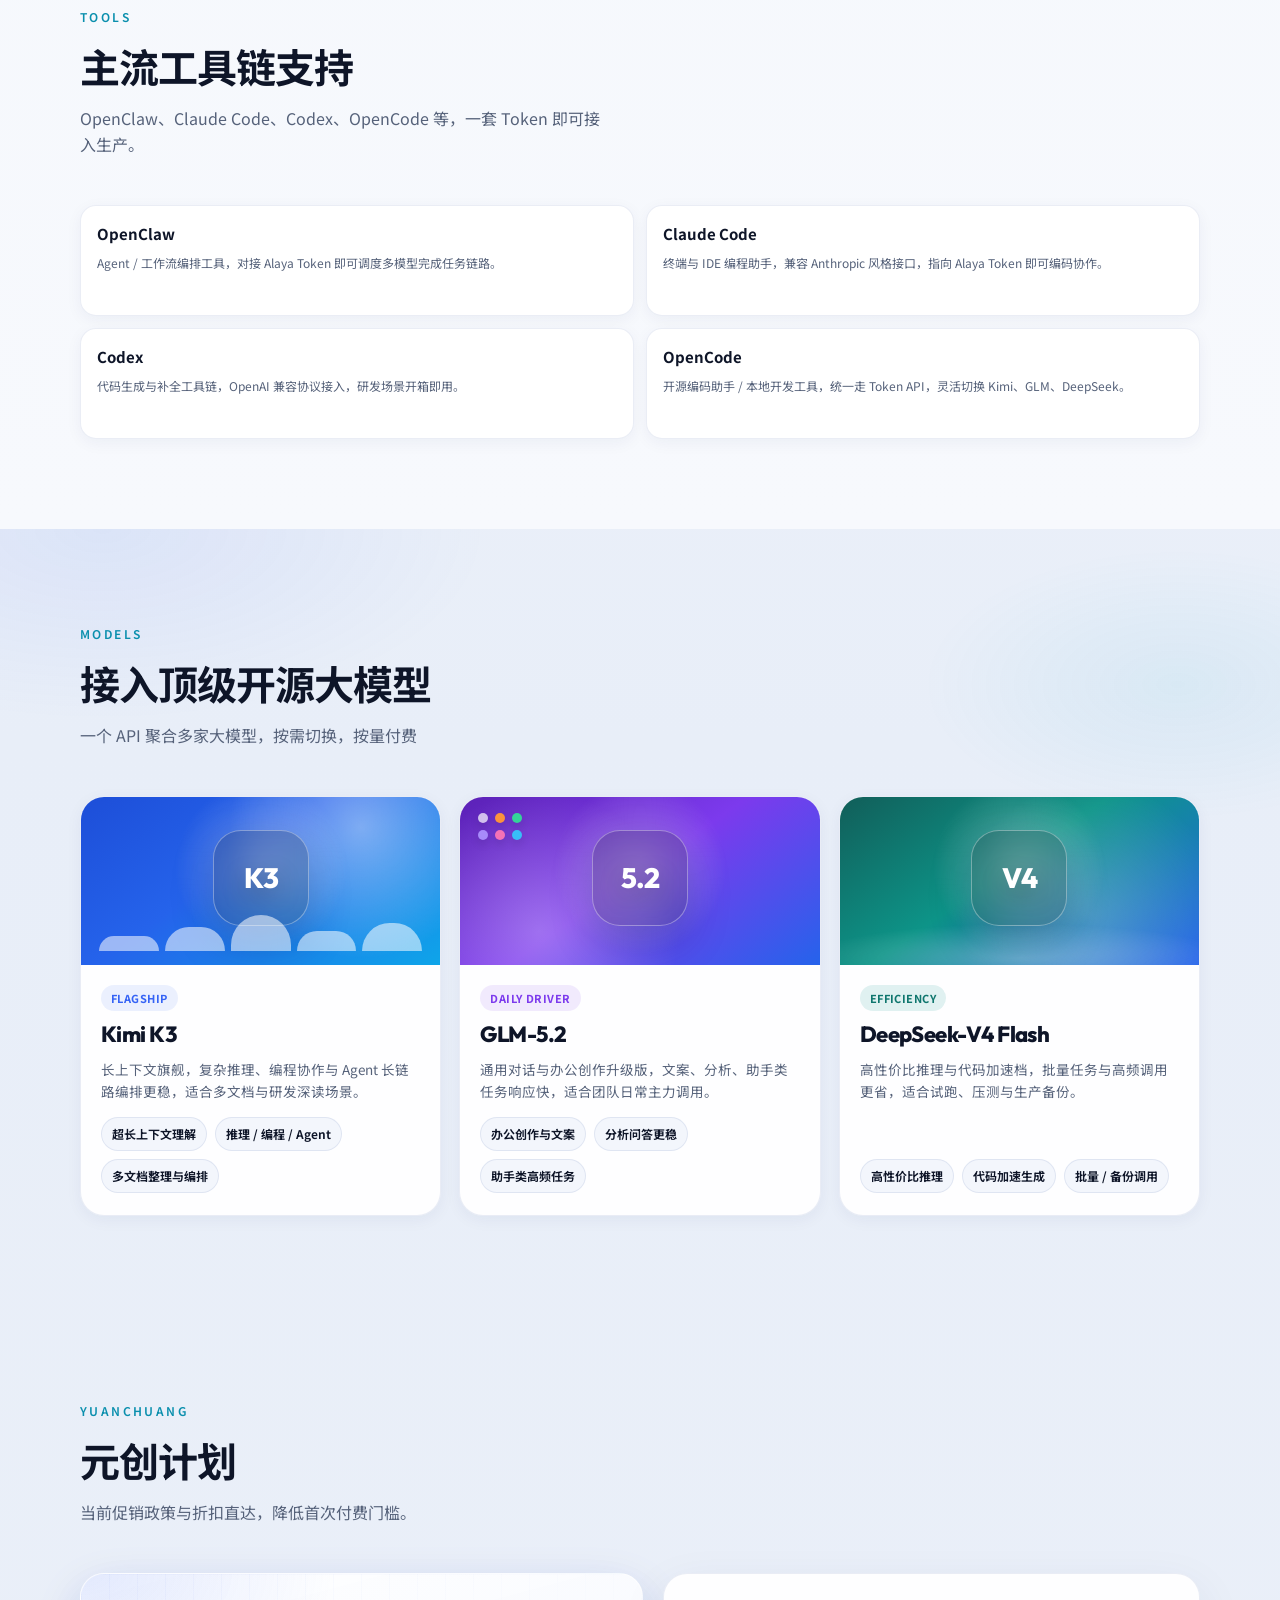
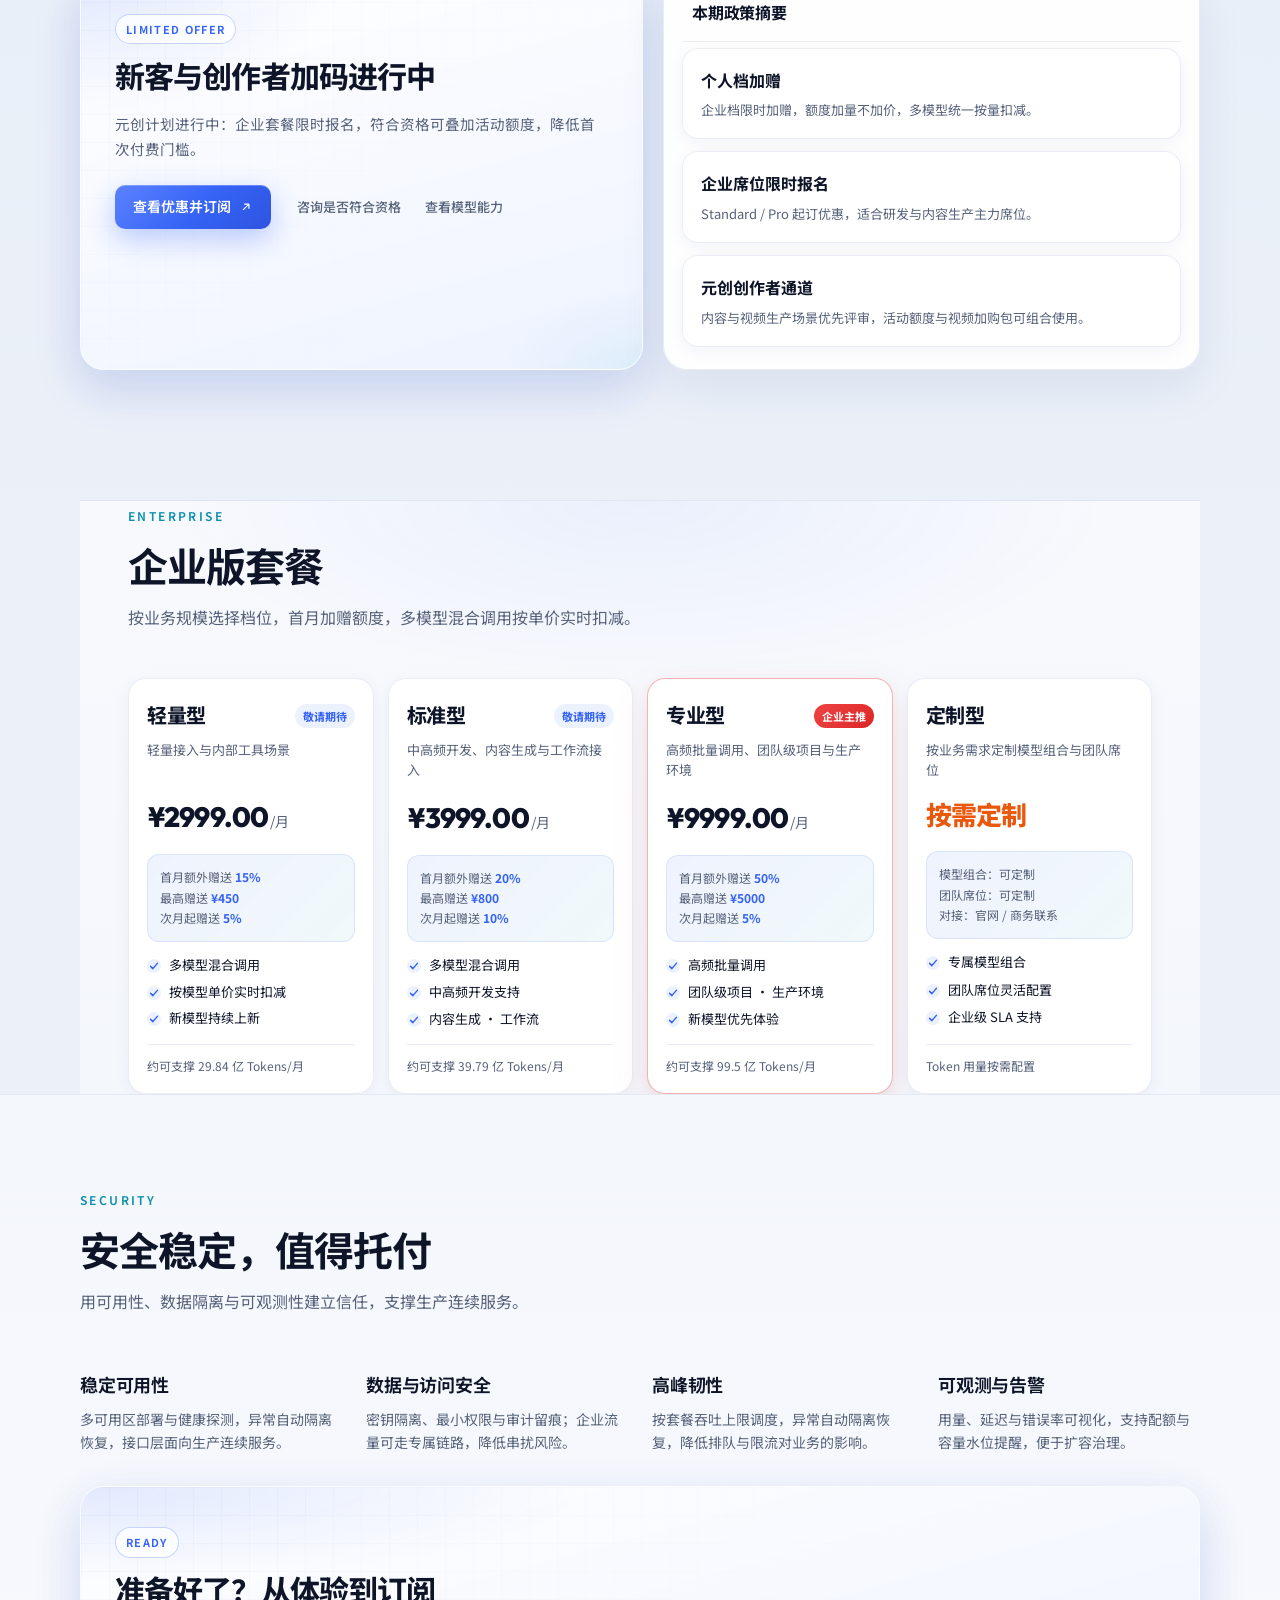
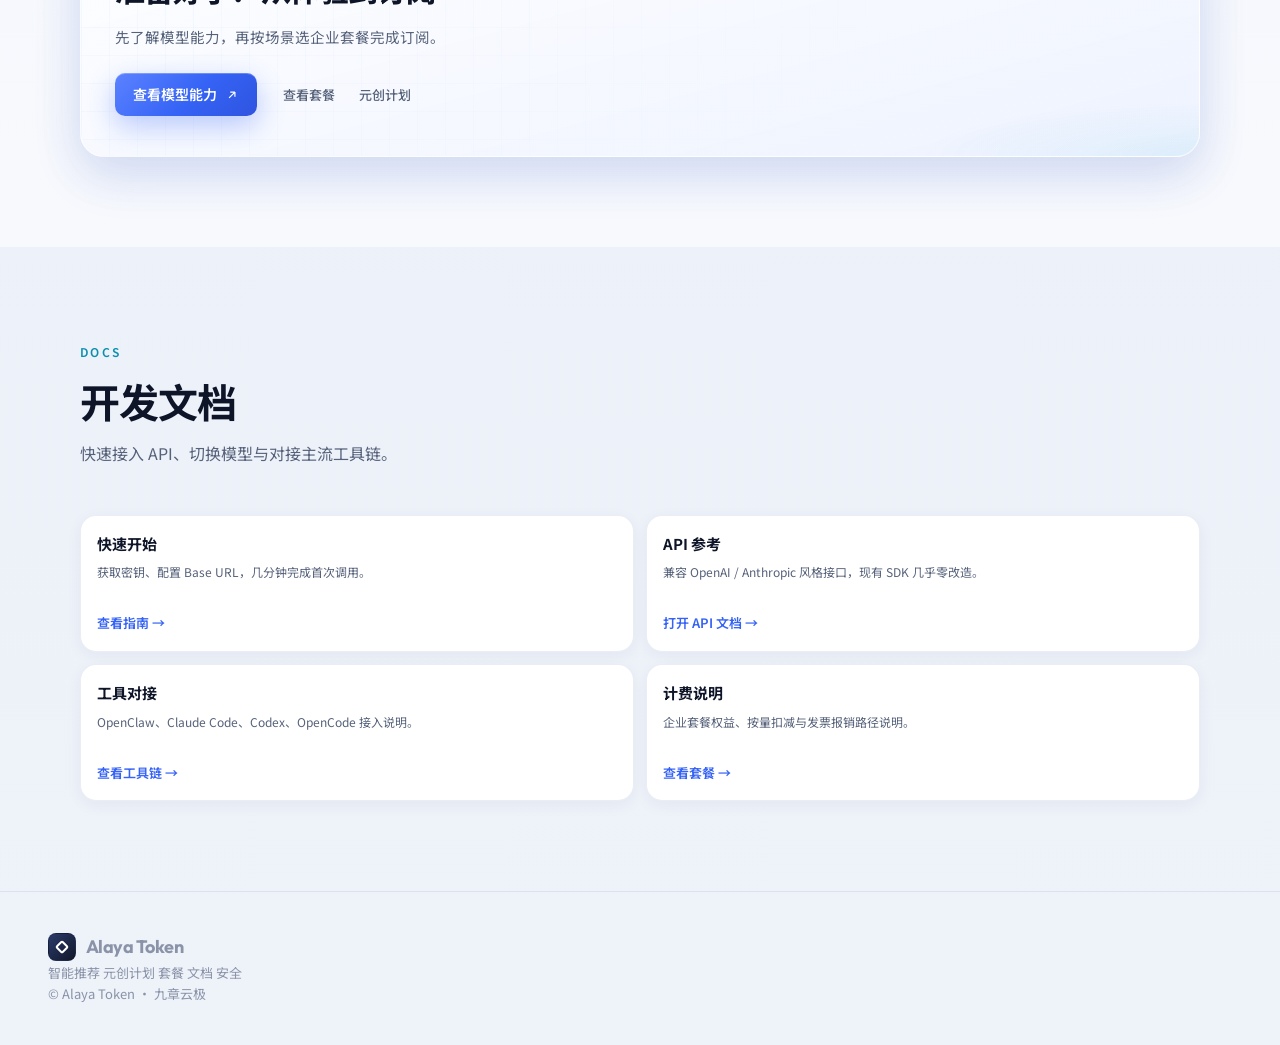
==== commit 31353b29: "Hero title Kimi 3.1 Pro launch 123908" ====
--- a/alayaToken.html
+++ b/alayaToken.html
@@ -3,8 +3,8 @@
 <head>
   <meta charset="UTF-8" />
   <meta name="viewport" content="width=device-width, initial-scale=1.0" />
-  <title>Alaya Token — 一个 API 聚合多家大模型</title>
-  <meta name="description" content="Alaya Token：一个 API 聚合多家大模型，按需切换、按量付费；智能推荐、工具链支持、企业套餐与安全稳定一站完成。" />
+  <title>Alaya Token — Kimi 3.1 Pro 首发上线</title>
+  <meta name="description" content="Alaya Token：Kimi 3.1 Pro 首发上线；一个 API 聚合多家大模型，按需切换、按量付费。" />
   <meta http-equiv="Cache-Control" content="no-cache, no-store, must-revalidate" />
   <meta http-equiv="Pragma" content="no-cache" />
   <meta http-equiv="Expires" content="0" />
@@ -38,9 +38,9 @@
     <section class="at-hero-qwen" id="hero" aria-labelledby="hero-title">
       <div class="at-hero-qwen-inner">
         <div class="at-hero-qwen-copy">
-          <h1 id="hero-title">一个 API，接入顶级开源大模型</h1>
+          <h1 id="hero-title">Kimi 3.1 Pro 首发上线</h1>
           <p class="at-hero-qwen-lead">
-            聚合 Kimi、GLM、DeepSeek 等多家模型，按需切换、按量付费，企业套餐灵活选。
+            新客首购 Token Plan 低至 5 折，模型与 Agent 能力一次配齐，多档套餐灵活选。
           </p>
           <a class="at-hero-pill" href="#experience">了解模型</a>
         </div>
@@ -63,7 +63,7 @@
               </div>
               <div class="at-float at-float-main">
                 <span class="at-float-glow" aria-hidden="true"></span>
-                <strong>Kimi<br />K3</strong>
+                <strong>Kimi<br />3.1 Pro</strong>
               </div>
               <div class="at-float at-float-chat" aria-hidden="true">
                 <span>What do you want to create?</span>
